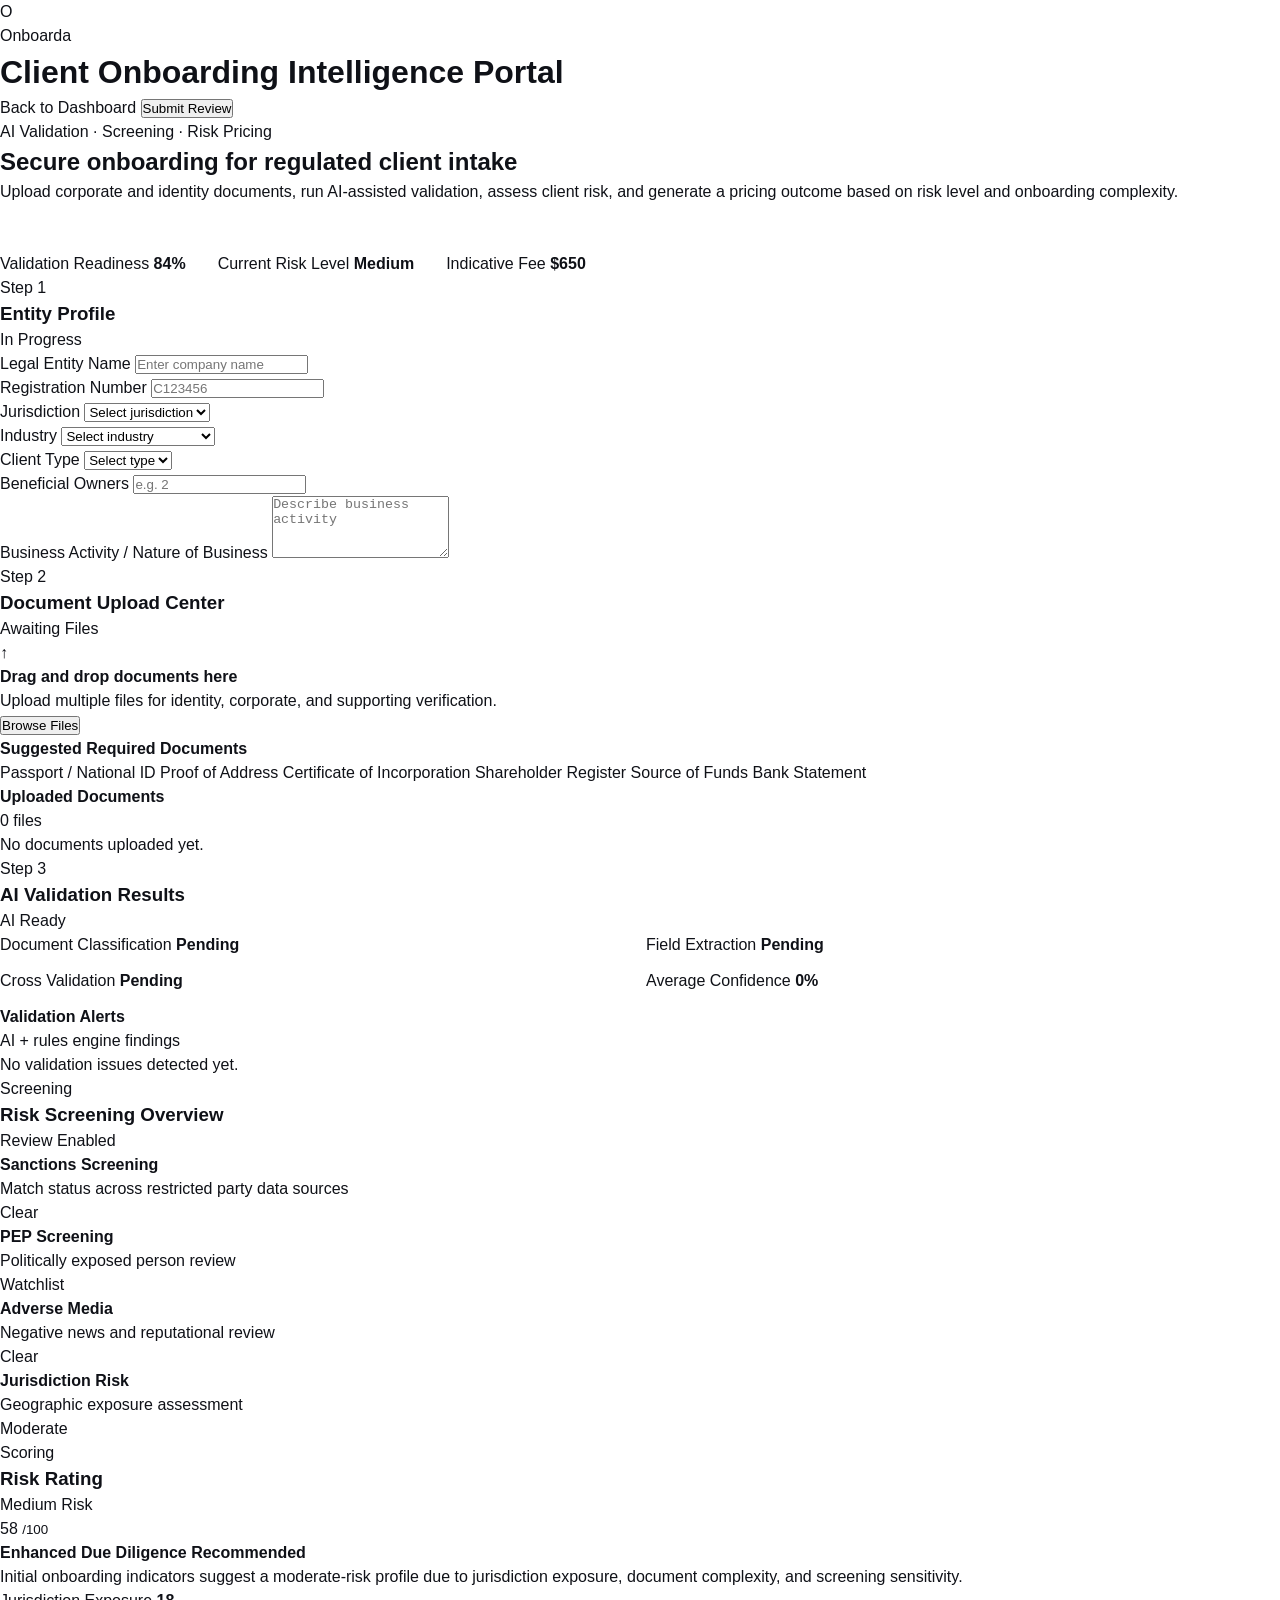
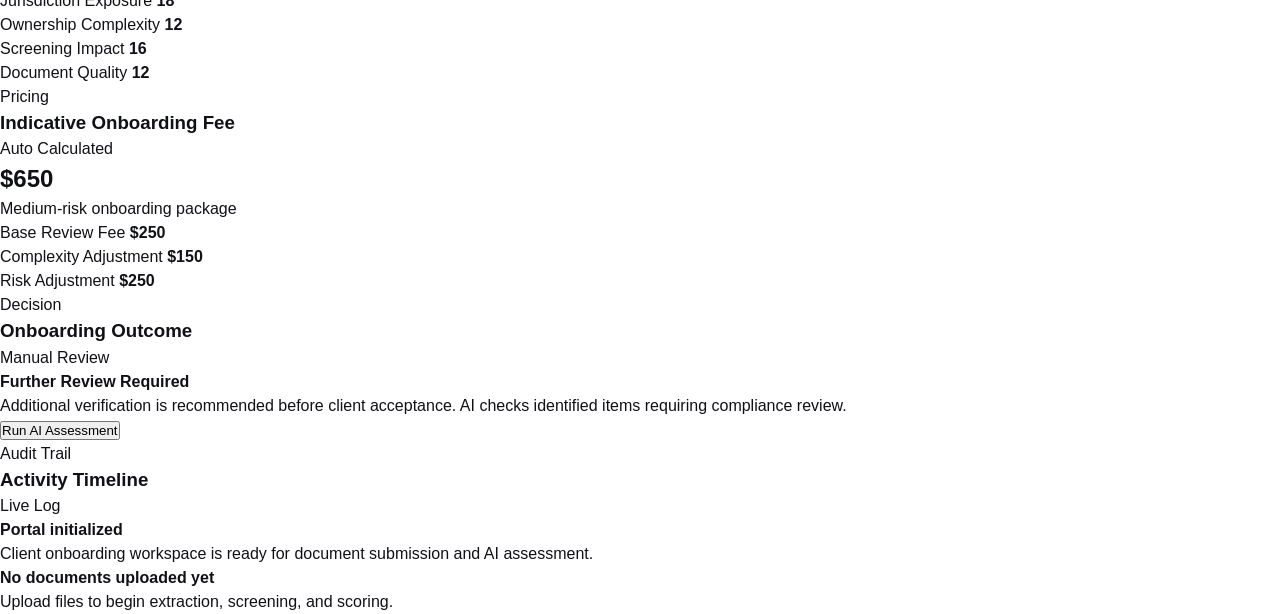
==== client-onboarding.html @ 6dea1685 "Create client-onboarding.html" ====
<!DOCTYPE html>
<html lang="en">
<head>
  <meta charset="UTF-8" />
  <meta name="viewport" content="width=device-width, initial-scale=1.0" />
  <title>Client Onboarding | Onboarda</title>
  <link rel="stylesheet" href="styles.css" />
</head>
<body class="onboarding-body">
  <header class="onboarding-header">
    <div class="brand-wrap">
      <div class="brand-mark">O</div>
      <div>
        <p class="brand-label">Onboarda</p>
        <h1>Client Onboarding Intelligence Portal</h1>
      </div>
    </div>

    <div class="header-actions">
      <a href="index.html" class="ghost-btn">Back to Dashboard</a>
      <button class="primary-btn" id="submitOnboardingBtn">Submit Review</button>
    </div>
  </header>

  <main class="onboarding-shell">
    <section class="hero-panel">
      <div class="hero-copy">
        <span class="hero-badge">AI Validation · Screening · Risk Pricing</span>
        <h2>Secure onboarding for regulated client intake</h2>
        <p>
          Upload corporate and identity documents, run AI-assisted validation,
          assess client risk, and generate a pricing outcome based on risk level
          and onboarding complexity.
        </p>
      </div>

      <div class="hero-stats">
        <div class="hero-stat-card">
          <span>Validation Readiness</span>
          <strong id="readinessScore">84%</strong>
        </div>
        <div class="hero-stat-card">
          <span>Current Risk Level</span>
          <strong id="heroRiskLevel">Medium</strong>
        </div>
        <div class="hero-stat-card">
          <span>Indicative Fee</span>
          <strong id="heroPrice">$650</strong>
        </div>
      </div>
    </section>

    <section class="onboarding-grid">
      <div class="left-column">
        <div class="portal-card">
          <div class="card-header">
            <div>
              <p class="card-label">Step 1</p>
              <h3>Entity Profile</h3>
            </div>
            <span class="status-chip info">In Progress</span>
          </div>

          <div class="form-grid">
            <div class="field-group">
              <label for="entityName">Legal Entity Name</label>
              <input type="text" id="entityName" placeholder="Enter company name" />
            </div>

            <div class="field-group">
              <label for="registrationNumber">Registration Number</label>
              <input type="text" id="registrationNumber" placeholder="C123456" />
            </div>

            <div class="field-group">
              <label for="jurisdiction">Jurisdiction</label>
              <select id="jurisdiction">
                <option value="">Select jurisdiction</option>
                <option value="mauritius">Mauritius</option>
                <option value="uae">UAE</option>
                <option value="uk">United Kingdom</option>
                <option value="singapore">Singapore</option>
                <option value="seychelles">Seychelles</option>
                <option value="south-africa">South Africa</option>
              </select>
            </div>

            <div class="field-group">
              <label for="industry">Industry</label>
              <select id="industry">
                <option value="">Select industry</option>
                <option value="financial-services">Financial Services</option>
                <option value="investment-holding">Investment Holding</option>
                <option value="crypto">Digital Assets / Crypto</option>
                <option value="real-estate">Real Estate</option>
                <option value="consulting">Consulting</option>
                <option value="trading">Trading</option>
              </select>
            </div>

            <div class="field-group">
              <label for="clientType">Client Type</label>
              <select id="clientType">
                <option value="">Select type</option>
                <option value="individual">Individual</option>
                <option value="corporate">Corporate</option>
                <option value="trust">Trust</option>
                <option value="fund">Fund</option>
              </select>
            </div>

            <div class="field-group">
              <label for="beneficialOwners">Beneficial Owners</label>
              <input type="number" id="beneficialOwners" placeholder="e.g. 2" min="0" />
            </div>

            <div class="field-group full-width">
              <label for="businessActivity">Business Activity / Nature of Business</label>
              <textarea id="businessActivity" rows="4" placeholder="Describe business activity"></textarea>
            </div>
          </div>
        </div>

        <div class="portal-card">
          <div class="card-header">
            <div>
              <p class="card-label">Step 2</p>
              <h3>Document Upload Center</h3>
            </div>
            <span class="status-chip neutral">Awaiting Files</span>
          </div>

          <div class="upload-zone" id="uploadZone">
            <input type="file" id="documentUpload" multiple hidden />
            <div class="upload-content">
              <div class="upload-icon">↑</div>
              <h4>Drag and drop documents here</h4>
              <p>Upload multiple files for identity, corporate, and supporting verification.</p>
              <button type="button" class="primary-btn" id="browseFilesBtn">Browse Files</button>
            </div>
          </div>

          <div class="required-docs">
            <h4>Suggested Required Documents</h4>
            <div class="doc-tags">
              <span>Passport / National ID</span>
              <span>Proof of Address</span>
              <span>Certificate of Incorporation</span>
              <span>Shareholder Register</span>
              <span>Source of Funds</span>
              <span>Bank Statement</span>
            </div>
          </div>

          <div class="file-list-wrap">
            <div class="subsection-head">
              <h4>Uploaded Documents</h4>
              <span id="fileCountBadge">0 files</span>
            </div>
            <div id="fileList" class="file-list empty-state">
              <p>No documents uploaded yet.</p>
            </div>
          </div>
        </div>

        <div class="portal-card">
          <div class="card-header">
            <div>
              <p class="card-label">Step 3</p>
              <h3>AI Validation Results</h3>
            </div>
            <span class="status-chip success">AI Ready</span>
          </div>

          <div class="validation-grid">
            <div class="mini-metric">
              <span>Document Classification</span>
              <strong id="classificationStatus">Pending</strong>
            </div>
            <div class="mini-metric">
              <span>Field Extraction</span>
              <strong id="extractionStatus">Pending</strong>
            </div>
            <div class="mini-metric">
              <span>Cross Validation</span>
              <strong id="crossValidationStatus">Pending</strong>
            </div>
            <div class="mini-metric">
              <span>Average Confidence</span>
              <strong id="confidenceScore">0%</strong>
            </div>
          </div>

          <div class="issues-panel">
            <div class="subsection-head">
              <h4>Validation Alerts</h4>
              <span class="muted-text">AI + rules engine findings</span>
            </div>
            <ul id="validationAlerts" class="alert-list">
              <li>No validation issues detected yet.</li>
            </ul>
          </div>
        </div>
      </div>

      <aside class="right-column">
        <div class="portal-card side-card">
          <div class="card-header">
            <div>
              <p class="card-label">Screening</p>
              <h3>Risk Screening Overview</h3>
            </div>
            <span class="status-chip warning">Review Enabled</span>
          </div>

          <div class="screening-list">
            <div class="screening-item">
              <div>
                <h4>Sanctions Screening</h4>
                <p>Match status across restricted party data sources</p>
              </div>
              <span class="screening-badge clear" id="sanctionsStatus">Clear</span>
            </div>

            <div class="screening-item">
              <div>
                <h4>PEP Screening</h4>
                <p>Politically exposed person review</p>
              </div>
              <span class="screening-badge watch" id="pepStatus">Watchlist</span>
            </div>

            <div class="screening-item">
              <div>
                <h4>Adverse Media</h4>
                <p>Negative news and reputational review</p>
              </div>
              <span class="screening-badge clear" id="adverseMediaStatus">Clear</span>
            </div>

            <div class="screening-item">
              <div>
                <h4>Jurisdiction Risk</h4>
                <p>Geographic exposure assessment</p>
              </div>
              <span class="screening-badge medium" id="jurisdictionStatus">Moderate</span>
            </div>
          </div>
        </div>

        <div class="portal-card side-card">
          <div class="card-header">
            <div>
              <p class="card-label">Scoring</p>
              <h3>Risk Rating</h3>
            </div>
            <span class="status-chip danger" id="riskChip">Medium Risk</span>
          </div>

          <div class="risk-score-panel">
            <div class="risk-ring">
              <div class="risk-ring-inner">
                <span id="riskScoreNumber">58</span>
                <small>/100</small>
              </div>
            </div>

            <div class="risk-summary">
              <h4 id="riskSummaryTitle">Enhanced Due Diligence Recommended</h4>
              <p id="riskSummaryText">
                Initial onboarding indicators suggest a moderate-risk profile
                due to jurisdiction exposure, document complexity, and screening sensitivity.
              </p>
            </div>
          </div>

          <div class="risk-breakdown">
            <div class="breakdown-row">
              <span>Jurisdiction Exposure</span>
              <strong id="jurisdictionScore">18</strong>
            </div>
            <div class="breakdown-row">
              <span>Ownership Complexity</span>
              <strong id="ownershipScore">12</strong>
            </div>
            <div class="breakdown-row">
              <span>Screening Impact</span>
              <strong id="screeningScore">16</strong>
            </div>
            <div class="breakdown-row">
              <span>Document Quality</span>
              <strong id="documentScore">12</strong>
            </div>
          </div>
        </div>

        <div class="portal-card side-card">
          <div class="card-header">
            <div>
              <p class="card-label">Pricing</p>
              <h3>Indicative Onboarding Fee</h3>
            </div>
            <span class="status-chip success">Auto Calculated</span>
          </div>

          <div class="price-panel">
            <h2 id="priceOutput">$650</h2>
            <p id="priceTier">Medium-risk onboarding package</p>
          </div>

          <div class="price-breakdown">
            <div class="breakdown-row">
              <span>Base Review Fee</span>
              <strong id="baseFee">$250</strong>
            </div>
            <div class="breakdown-row">
              <span>Complexity Adjustment</span>
              <strong id="complexityFee">$150</strong>
            </div>
            <div class="breakdown-row">
              <span>Risk Adjustment</span>
              <strong id="riskFee">$250</strong>
            </div>
          </div>
        </div>

        <div class="portal-card side-card">
          <div class="card-header">
            <div>
              <p class="card-label">Decision</p>
              <h3>Onboarding Outcome</h3>
            </div>
            <span class="status-chip info" id="outcomeChip">Manual Review</span>
          </div>

          <div class="outcome-box">
            <h4 id="outcomeTitle">Further Review Required</h4>
            <p id="outcomeText">
              Additional verification is recommended before client acceptance.
              AI checks identified items requiring compliance review.
            </p>
          </div>

          <button class="secondary-btn full-btn" id="runAssessmentBtn">
            Run AI Assessment
          </button>
        </div>
      </aside>
    </section>

    <section class="portal-card timeline-card">
      <div class="card-header">
        <div>
          <p class="card-label">Audit Trail</p>
          <h3>Activity Timeline</h3>
        </div>
        <span class="status-chip neutral">Live Log</span>
      </div>

      <div class="timeline" id="activityTimeline">
        <div class="timeline-item">
          <span class="timeline-dot"></span>
          <div>
            <h4>Portal initialized</h4>
            <p>Client onboarding workspace is ready for document submission and AI assessment.</p>
          </div>
        </div>

        <div class="timeline-item">
          <span class="timeline-dot"></span>
          <div>
            <h4>No documents uploaded yet</h4>
            <p>Upload files to begin extraction, screening, and scoring.</p>
          </div>
        </div>
      </div>
    </section>
  </main>

  <script src="client-onboarding.js"></script>
</body>
</html>
---- styles.css ----
*, *::before, *::after {
  margin: 0;
  padding: 0;
  box-sizing: border-box;
}

html {
  scroll-behavior: smooth;
  -webkit-font-smoothing: antialiased;
}

body {
  font-family: 'Inter', -apple-system, BlinkMacSystemFont, sans-serif;
  color: #0f1117;
  background: #fff;
  overflow-x: hidden;
  line-height: 1.5;
}

::selection {
  background: rgba(99, 102, 241, 0.2);
}

a {
  text-decoration: none;
  color: inherit;
}

.hidden {
  display: none !important;
}

/* ═══ PARTICLES CANVAS ═══ */
#particles-canvas {
  position: absolute;
  top: 0;
  left: 0;
  width: 100%;
  height: 100%;
  pointer-events: none;
  z-index: 0;
}

/* ═══ UTILITY ═══ */
.section {
  padding: 100px 24px;
  max-width: 1200px;
  margin: 0 auto;
  position: relative;
  z-index: 1;
}

.section-dark {
  background: #0c0e14;
  color: #fff;
}

.section-subtle {
  background: #f8f9fb;
}

.text-center {
  text-align: center;
}

/* ═══ TYPOGRAPHY ═══ */
.label {
  font-size: 13px;
  font-weight: 600;
  text-transform: uppercase;
  letter-spacing: 1.5px;
  margin-bottom: 12px;
}

.label-indigo {
  color: #4f46e5;
}

.label-violet {
  color: #818cf8;
}

.heading-xl {
  font-size: 56px;
  font-weight: 800;
  line-height: 1.08;
  letter-spacing: -2px;
}

.heading-lg {
  font-size: 40px;
  font-weight: 800;
  letter-spacing: -1.5px;
  line-height: 1.15;
}

.heading-md {
  font-size: 18px;
  font-weight: 700;
}

.text-sub {
  font-size: 18px;
  line-height: 1.7;
  color: rgba(15, 17, 23, 0.55);
}

.text-muted {
  font-size: 14px;
  color: rgba(15, 17, 23, 0.55);
  line-height: 1.65;
}

.gradient-text {
  background: linear-gradient(135deg, #4f46e5, #8b5cf6, #6366f1);
  -webkit-background-clip: text;
  -webkit-text-fill-color: transparent;
  background-clip: text;
}

/* ═══ BUTTONS ═══ */
.btn-primary {
  display: inline-flex;
  align-items: center;
  gap: 8px;
  padding: 14px 32px;
  border-radius: 12px;
  font-weight: 600;
  font-size: 15px;
  background: linear-gradient(135deg, #4f46e5, #6366f1);
  color: #fff;
  border: none;
  cursor: pointer;
  transition: all 0.25s cubic-bezier(.16, 1, .3, 1);
  box-shadow: 0 4px 14px rgba(79, 70, 229, 0.35);
  font-family: inherit;
  position: relative;
  overflow: hidden;
}

.btn-primary::after {
  content: '';
  position: absolute;
  top: 50%;
  left: 50%;
  width: 0;
  height: 0;
  background: rgba(255, 255, 255, 0.15);
  border-radius: 50%;
  transform: translate(-50%, -50%);
  transition: width 0.5s, height 0.5s;
}

.btn-primary:hover::after {
  width: 300px;
  height: 300px;
}

.btn-primary:hover {
  transform: translateY(-2px);
  box-shadow: 0 8px 25px rgba(79, 70, 229, 0.45), 0 0 0 3px rgba(99, 102, 241, 0.15);
}

.btn-secondary {
  display: inline-flex;
  align-items: center;
  gap: 8px;
  padding: 14px 32px;
  border-radius: 12px;
  font-weight: 600;
  font-size: 15px;
  background: transparent;
  color: #0f1117;
  border: 1.5px solid rgba(15, 17, 23, 0.15);
  cursor: pointer;
  transition: all 0.25s;
  font-family: inherit;
}

.btn-secondary:hover {
  border-color: #4f46e5;
  color: #4f46e5;
  transform: translateY(-2px);
}

.btn-secondary-dark {
  color: rgba(255, 255, 255, 0.7);
  border-color: rgba(255, 255, 255, 0.15);
}

.btn-secondary-dark:hover {
  color: #fff;
  border-color: rgba(255, 255, 255, 0.4);
}

.btn-lg {
  font-size: 16px;
  padding: 16px 36px;
}

.arrow-icon {
  transition: transform 0.3s;
}

.btn-primary:hover .arrow-icon {
  transform: translateX(4px);
}

/* ═══ GRIDS ═══ */
.grid-2 {
  display: grid;
  grid-template-columns: 1fr 1fr;
  gap: 48px;
  align-items: center;
}

.grid-3 {
  display: grid;
  grid-template-columns: repeat(3, 1fr);
  gap: 24px;
}

.grid-4 {
  display: grid;
  grid-template-columns: repeat(4, 1fr);
  gap: 20px;
}

/* ═══ CARDS ═══ */
.feature-card {
  padding: 32px;
  border-radius: 16px;
  border: 1px solid rgba(15, 17, 23, 0.07);
  background: #fff;
  transition: all 0.3s cubic-bezier(.16, 1, .3, 1);
  position: relative;
  overflow: hidden;
}

.feature-card::before {
  content: '';
  position: absolute;
  top: 0;
  left: 0;
  right: 0;
  height: 3px;
  background: linear-gradient(90deg, #4f46e5, #8b5cf6);
  transform: scaleX(0);
  transform-origin: left;
  transition: transform 0.4s cubic-bezier(.16, 1, .3, 1);
}

.feature-card:hover::before {
  transform: scaleX(1);
}

.feature-card:hover {
  transform: translateY(-6px);
  border-color: rgba(79, 70, 229, 0.2);
  box-shadow: 0 25px 50px rgba(0, 0, 0, 0.08);
}

.icon-box {
  width: 44px;
  height: 44px;
  border-radius: 12px;
  display: flex;
  align-items: center;
  justify-content: center;
  margin-bottom: 16px;
  transition: transform 0.3s, background 0.3s;
}

.feature-card:hover .icon-box {
  transform: scale(1.1);
}

.icon-box-indigo {
  background: rgba(79, 70, 229, 0.08);
  color: #4f46e5;
}

.icon-box-red {
  background: rgba(220, 38, 38, 0.06);
  color: #dc2626;
}

.icon-box-lg {
  width: 56px;
  height: 56px;
  border-radius: 16px;
  margin: 0 auto 20px;
}

/* ═══ HEADER ═══ */
.site-header {
  position: fixed;
  top: 0;
  left: 0;
  right: 0;
  z-index: 100;
  padding: 18px 24px;
  transition: all 0.35s cubic-bezier(.16, 1, .3, 1);
  border-bottom: 1px solid transparent;
}

.site-header.scrolled {
  padding: 12px 24px;
  background: rgba(255, 255, 255, 0.85);
  backdrop-filter: blur(20px) saturate(180%);
  border-bottom-color: rgba(15, 17, 23, 0.06);
}

.header-inner {
  max-width: 1200px;
  margin: 0 auto;
  display: flex;
  align-items: center;
  justify-content: space-between;
}

.logo {
  display: flex;
  align-items: center;
  gap: 10px;
}

.logo-mark {
  width: 34px;
  height: 34px;
  border-radius: 10px;
  background: linear-gradient(135deg, #4f46e5, #6366f1);
  display: flex;
  align-items: center;
  justify-content: center;
  color: #fff;
  font-weight: 800;
  font-size: 16px;
  transition: transform 0.3s;
}

.logo:hover .logo-mark {
  transform: rotate(-8deg) scale(1.1);
}

.logo-text {
  font-size: 18px;
  font-weight: 700;
  letter-spacing: -0.5px;
}

.nav {
  display: flex;
  gap: 32px;
}

.nav a {
  color: rgba(15, 17, 23, 0.6);
  font-size: 14px;
  font-weight: 500;
  transition: color 0.2s;
  position: relative;
}

.nav a::after {
  content: '';
  position: absolute;
  bottom: -4px;
  left: 0;
  width: 0;
  height: 2px;
  background: #4f46e5;
  border-radius: 1px;
  transition: width 0.3s;
}

.nav a:hover {
  color: #4f46e5;
}

.nav a:hover::after {
  width: 100%;
}

/* ═══ HERO ═══ */
.hero {
  padding: 160px 24px 100px;
  min-height: 100vh;
  position: relative;
  overflow: hidden;
  display: flex;
  align-items: center;
}

.hero-bg {
  position: absolute;
  top: 0;
  left: 0;
  right: 0;
  bottom: 0;
  background:
    radial-gradient(ellipse 80% 60% at 50% -10%, rgba(99, 102, 241, 0.12), transparent 70%),
    radial-gradient(ellipse 60% 40% at 80% 20%, rgba(139, 92, 246, 0.08), transparent),
    #fff;
  z-index: 0;
}

.hero-inner {
  max-width: 1200px;
  margin: 0 auto;
  width: 100%;
  display: flex;
  gap: 64px;
  align-items: center;
  position: relative;
  z-index: 1;
}

.hero-content {
  flex: 1 1 480px;
}

.hero-visual {
  flex: 1 1 500px;
}

.hero-tag {
  display: inline-flex;
  align-items: center;
  gap: 8px;
  padding: 6px 14px;
  border-radius: 20px;
  background: rgba(79, 70, 229, 0.08);
  margin-bottom: 24px;
}

.hero-tag-dot {
  width: 6px;
  height: 6px;
  border-radius: 50%;
  background: #4f46e5;
  animation: pulse-dot 2s infinite;
}

@keyframes pulse-dot {
  0%, 100% {
    opacity: 1;
    transform: scale(1);
  }
  50% {
    opacity: 0.5;
    transform: scale(1.5);
  }
}

.hero-tag-text {
  font-size: 13px;
  font-weight: 600;
  color: #4f46e5;
}

.hero-stats {
  display: flex;
  gap: 32px;
  margin-top: 48px;
}

/* ═══ TYPING CURSOR ═══ */
.typing-cursor {
  display: inline-block;
  width: 3px;
  height: 0.9em;
  background: #4f46e5;
  margin-left: 4px;
  animation: blink 0.7s infinite;
  vertical-align: text-bottom;
  border-radius: 2px;
}

@keyframes blink {
  0%, 100% { opacity: 1; }
  50% { opacity: 0; }
}

/* ═══ COUNTER ═══ */
.counter {
  display: inline-block;
}

/* ═══ PROOF BAR ═══ */
.proof-bar {
  border-top: 1px solid rgba(15, 17, 23, 0.06);
  border-bottom: 1px solid rgba(15, 17, 23, 0.06);
  padding: 24px;
  overflow: hidden;
}

.proof-track {
  display: flex;
  gap: 48px;
  animation: proof-scroll 20s linear infinite;
  width: max-content;
}

.proof-track:hover {
  animation-play-state: paused;
}

@keyframes proof-scroll {
  0% {
    transform: translateX(0);
  }
  100% {
    transform: translateX(-50%);
  }
}

.proof-item {
  display: flex;
  align-items: center;
  gap: 8px;
  color: rgba(15, 17, 23, 0.35);
  font-size: 13px;
  font-weight: 500;
  white-space: nowrap;
}

.proof-item svg {
  color: #4f46e5;
  flex-shrink: 0;
}

/* ═══ DASHBOARD MOCKUP ═══ */
.mockup {
  background: #0c0e14;
  border-radius: 16px;
  border: 1px solid rgba(255, 255, 255, 0.08);
  overflow: hidden;
  box-shadow: 0 40px 80px rgba(0, 0, 0, 0.5);
  max-width: 720px;
  width: 100%;
  transition: transform 0.6s cubic-bezier(.16, 1, .3, 1);
}

.mockup:hover {
  transform: translateY(-8px) scale(1.01);
}

.mockup-titlebar {
  display: flex;
  align-items: center;
  gap: 8px;
  padding: 14px 20px;
  border-bottom: 1px solid rgba(255, 255, 255, 0.06);
  background: rgba(255, 255, 255, 0.02);
}

.mockup-dot {
  width: 12px;
  height: 12px;
  border-radius: 50%;
}

.mockup-title {
  margin-left: 12px;
  font-size: 12px;
  color: rgba(255, 255, 255, 0.35);
  font-weight: 500;
}

.mockup-stats {
  display: grid;
  grid-template-columns: repeat(4, 1fr);
  gap: 1px;
  padding: 16px 20px 12px;
  border-bottom: 1px solid rgba(255, 255, 255, 0.06);
}

.mockup-stat-label {
  font-size: 10px;
  color: rgba(255, 255, 255, 0.4);
  font-weight: 500;
  text-transform: uppercase;
  letter-spacing: 0.5px;
}

.mockup-stat-value {
  font-size: 22px;
  font-weight: 700;
  color: #fff;
  margin-top: 2px;
}

.mockup-thead {
  display: grid;
  grid-template-columns: 130px 1fr 90px 60px 110px;
  padding: 10px 20px;
  font-size: 10px;
  font-weight: 600;
  color: rgba(255, 255, 255, 0.3);
  text-transform: uppercase;
  letter-spacing: 0.5px;
  border-bottom: 1px solid rgba(255, 255, 255, 0.06);
}

.mockup-row {
  display: grid;
  grid-template-columns: 130px 1fr 90px 60px 110px;
  padding: 11px 20px;
  font-size: 13px;
  color: rgba(255, 255, 255, 0.75);
  border-bottom: 1px solid rgba(255, 255, 255, 0.04);
  transition: background 0.15s;
  cursor: pointer;
  opacity: 0;
  animation: row-slide 0.5s forwards;
}

.mockup-row:hover {
  background: rgba(255, 255, 255, 0.03);
}

@keyframes row-slide {
  from {
    opacity: 0;
    transform: translateX(-10px);
  }
  to {
    opacity: 1;
    transform: translateX(0);
  }
}

.mockup-row:nth-child(1) { animation-delay: 0.3s; }
.mockup-row:nth-child(2) { animation-delay: 0.45s; }
.mockup-row:nth-child(3) { animation-delay: 0.6s; }
.mockup-row:nth-child(4) { animation-delay: 0.75s; }
.mockup-row:nth-child(5) { animation-delay: 0.9s; }

.mockup-ref {
  font-family: monospace;
  font-size: 11px;
  color: rgba(255, 255, 255, 0.5);
}

.mockup-company {
  font-weight: 500;
  color: #fff;
}

.mockup-score {
  font-weight: 700;
}

.risk-badge {
  padding: 2px 8px;
  border-radius: 10px;
  font-size: 11px;
  font-weight: 600;
  display: inline-block;
}

.status-dot {
  width: 6px;
  height: 6px;
  border-radius: 50%;
  display: inline-block;
  margin-right: 6px;
}

.status-dot.pulse {
  animation: pulse-dot 2s infinite;
}

/* ═══ PIPELINE ═══ */
.pipeline {
  background: #0c0e14;
  border-radius: 16px;
  padding: 32px;
  border: 1px solid rgba(255, 255, 255, 0.08);
  box-shadow: 0 30px 60px rgba(0, 0, 0, 0.15);
}

.pipeline-title {
  font-size: 12px;
  font-weight: 600;
  color: rgba(255, 255, 255, 0.4);
  text-transform: uppercase;
  letter-spacing: 1px;
  margin-bottom: 20px;
}

.pipeline-item {
  display: flex;
  align-items: center;
  justify-content: space-between;
  padding: 12px 16px;
  border-radius: 10px;
  margin-bottom: 8px;
  border: 1px solid rgba(255, 255, 255, 0.04);
  background: rgba(255, 255, 255, 0.03);
  transition: all 0.3s;
}

.pipeline-item.active {
  background: rgba(99, 102, 241, 0.1);
  border-color: rgba(99, 102, 241, 0.2);
}

.pipeline-item.active .pipeline-status-dot {
  animation: pulse-dot 1.5s infinite;
}

.pipeline-agent {
  font-size: 10px;
  font-weight: 600;
  color: rgba(255, 255, 255, 0.35);
  margin-bottom: 2px;
}

.pipeline-task {
  font-size: 13px;
  color: #fff;
  font-weight: 500;
}

.pipeline-status {
  font-size: 11px;
  font-weight: 600;
  padding: 2px 8px;
  border-radius: 6px;
}

.pipeline-time {
  font-size: 10px;
  color: rgba(255, 255, 255, 0.3);
  margin-top: 4px;
  font-family: monospace;
}

.pipeline-status-dot {
  width: 6px;
  height: 6px;
  border-radius: 50%;
  display: inline-block;
  margin-right: 4px;
}

.pipeline-progress {
  height: 2px;
  background: rgba(255, 255, 255, 0.06);
  border-radius: 1px;
  margin-top: 6px;
  overflow: hidden;
}

.pipeline-progress-fill {
  height: 100%;
  border-radius: 1px;
  transition: width 2s ease-out;
}

/* ═══ WORKFLOW ═══ */
.workflow-card {
  padding: 28px;
  border-radius: 14px;
  background: rgba(255, 255, 255, 0.04);
  border: 1px solid rgba(255, 255, 255, 0.06);
  transition: all 0.35s cubic-bezier(.16, 1, .3, 1);
  position: relative;
  overflow: hidden;
}

.workflow-card::before {
  content: '';
  position: absolute;
  inset: 0;
  background: radial-gradient(circle at var(--mx, 50%) var(--my, 50%), rgba(99, 102, 241, 0.15), transparent 60%);
  opacity: 0;
  transition: opacity 0.3s;
}

.workflow-card:hover::before {
  opacity: 1;
}

.workflow-card:hover {
  border-color: rgba(99, 102, 241, 0.25);
  transform: translateY(-4px);
}

.workflow-num {
  font-size: 32px;
  font-weight: 800;
  color: rgba(99, 102, 241, 0.3);
  margin-bottom: 12px;
  font-family: monospace;
  position: relative;
  z-index: 1;
}

.workflow-title {
  font-size: 16px;
  font-weight: 700;
  color: #fff;
  margin-bottom: 6px;
  position: relative;
  z-index: 1;
}

.workflow-sub {
  font-size: 13px;
  color: rgba(255, 255, 255, 0.45);
  line-height: 1.6;
  position: relative;
  z-index: 1;
}

.hitl-badge {
  text-align: center;
  margin-top: 48px;
  padding: 20px 28px;
  border-radius: 12px;
  background: rgba(99, 102, 241, 0.08);
  border: 1px solid rgba(99, 102, 241, 0.15);
  display: inline-flex;
  align-items: center;
  gap: 10px;
  width: fit-content;
}

/* ═══ PORTFOLIO ═══ */
.portfolio {
  background: linear-gradient(135deg, #f8f9fb, #f1f3f9);
  border-radius: 16px;
  padding: 32px;
  border: 1px solid rgba(15, 17, 23, 0.06);
}

.portfolio-title {
  font-size: 12px;
  font-weight: 600;
  color: rgba(15, 17, 23, 0.4);
  text-transform: uppercase;
  letter-spacing: 1px;
  margin-bottom: 20px;
}

.portfolio-grid {
  display: grid;
  grid-template-columns: 1fr 1fr;
  gap: 12px;
  margin-bottom: 20px;
}

.portfolio-stat {
  padding: 16px;
  border-radius: 10px;
  background: #fff;
  border: 1px solid rgba(15, 17, 23, 0.06);
  transition: transform 0.3s;
}

.portfolio-stat:hover {
  transform: scale(1.03);
}

.portfolio-stat-label {
  font-size: 10px;
  font-weight: 500;
  color: rgba(15, 17, 23, 0.4);
  text-transform: uppercase;
  letter-spacing: 0.5px;
}

.portfolio-stat-value {
  font-size: 28px;
  font-weight: 800;
  margin-top: 4px;
}

.risk-bar {
  display: flex;
  gap: 4px;
  height: 10px;
  border-radius: 5px;
  overflow: hidden;
}

.risk-bar-segment {
  transition: flex 0.8s cubic-bezier(.16, 1, .3, 1);
  border-radius: 0;
}

.risk-bar-labels {
  display: flex;
  justify-content: space-between;
  margin-top: 8px;
}

.risk-bar-labels span {
  font-size: 10px;
  color: rgba(15, 17, 23, 0.4);
}

/* ═══ CHECK LIST ═══ */
.check-item {
  display: flex;
  gap: 12px;
  align-items: flex-start;
}

.check-icon {
  width: 22px;
  height: 22px;
  border-radius: 6px;
  background: rgba(79, 70, 229, 0.1);
  display: flex;
  align-items: center;
  justify-content: center;
  flex-shrink: 0;
  margin-top: 2px;
}

.check-icon svg {
  width: 12px;
  height: 12px;
  stroke: #4f46e5;
  stroke-width: 3;
  fill: none;
}

.detail-item {
  display: flex;
  gap: 14px;
  align-items: flex-start;
}

.detail-icon {
  width: 24px;
  height: 24px;
  border-radius: 8px;
  background: rgba(79, 70, 229, 0.1);
  display: flex;
  align-items: center;
  justify-content: center;
  flex-shrink: 0;
  margin-top: 2px;
}

.detail-icon svg {
  width: 12px;
  height: 12px;
  stroke: #4f46e5;
  stroke-width: 3;
  fill: none;
}

/* ═══ DEMO CARDS ═══ */
.demo-card {
  background: #fff;
  border-radius: 16px;
  border: 1px solid rgba(15, 17, 23, 0.06);
  overflow: hidden;
  transition: all 0.35s cubic-bezier(.16, 1, .3, 1);
}

.demo-card:hover {
  transform: translateY(-6px);
  box-shadow: 0 25px 50px rgba(0, 0, 0, 0.08);
}

.demo-card-visual {
  height: 180px;
  background: linear-gradient(135deg, #0c0e14, #1a1d2e);
  display: flex;
  align-items: center;
  justify-content: center;
  position: relative;
  overflow: hidden;
}

.demo-card-visual::before {
  content: '';
  position: absolute;
  inset: 0;
  background:
    radial-gradient(circle at 30% 40%, rgba(99, 102, 241, 0.1), transparent 50%),
    radial-gradient(circle at 70% 60%, rgba(139, 92, 246, 0.08), transparent 50%);
}

.demo-card-tag {
  padding: 8px 16px;
  border-radius: 8px;
  background: rgba(255, 255, 255, 0.06);
  border: 1px solid rgba(255, 255, 255, 0.08);
  color: rgba(255, 255, 255, 0.5);
  font-size: 12px;
  font-weight: 600;
  letter-spacing: 0.5px;
  position: relative;
  z-index: 1;
}

.demo-card-body {
  padding: 24px;
}

/* ═══ TRUST ═══ */
.trust-card {
  padding: 36px;
  border-radius: 16px;
  background: linear-gradient(135deg, rgba(79, 70, 229, 0.04), rgba(139, 92, 246, 0.04));
  border: 1px solid rgba(79, 70, 229, 0.1);
  text-align: center;
  transition: all 0.35s;
}

.trust-card:hover {
  transform: translateY(-4px);
  box-shadow: 0 20px 40px rgba(79, 70, 229, 0.08);
  border-color: rgba(79, 70, 229, 0.2);
}

/* ═══ CTA ═══ */
.cta-section {
  background: linear-gradient(135deg, #0c0e14, #1a1d2e);
  padding: 100px 24px;
  position: relative;
  overflow: hidden;
}

.cta-section::before {
  content: '';
  position: absolute;
  top: -50%;
  left: -50%;
  width: 200%;
  height: 200%;
  background:
    radial-gradient(circle at 30% 50%, rgba(79, 70, 229, 0.08), transparent 40%),
    radial-gradient(circle at 70% 50%, rgba(139, 92, 246, 0.06), transparent 40%);
  animation: cta-glow 8s ease-in-out infinite alternate;
}

@keyframes cta-glow {
  0% {
    transform: translate(0, 0);
  }
  100% {
    transform: translate(2%, -2%);
  }
}

/* ═══ FOOTER ═══ */
.site-footer {
  background: #0c0e14;
  border-top: 1px solid rgba(255, 255, 255, 0.06);
  padding: 64px 24px 40px;
}

.footer-col-title {
  font-size: 12px;
  font-weight: 600;
  color: rgba(255, 255, 255, 0.4);
  text-transform: uppercase;
  letter-spacing: 1px;
  margin-bottom: 16px;
}

.footer-link {
  font-size: 14px;
  color: rgba(255, 255, 255, 0.35);
  margin-bottom: 10px;
  cursor: pointer;
  transition: color 0.2s, transform 0.2s;
  display: block;
}

.footer-link:hover {
  color: rgba(255, 255, 255, 0.7);
  transform: translateX(4px);
}

.footer-bottom {
  border-top: 1px solid rgba(255, 255, 255, 0.06);
  padding-top: 24px;
  display: flex;
  justify-content: space-between;
  align-items: center;
  flex-wrap: wrap;
  gap: 12px;
}

.footer-legal {
  font-size: 12px;
  color: rgba(255, 255, 255, 0.25);
}

.footer-legal a {
  transition: color 0.2s;
}

.footer-legal a:hover {
  color: rgba(255, 255, 255, 0.5);
}

/* ═══ FADE-IN ═══ */
.fade-in {
  opacity: 1;
  transform: none;
  transition:
    opacity 0.7s cubic-bezier(.16, 1, .3, 1),
    transform 0.7s cubic-bezier(.16, 1, .3, 1);
}

.fade-in.visible {
  opacity: 1;
  transform: translateY(0);
}

.fade-in.d1 { transition-delay: 0.1s; }
.fade-in.d2 { transition-delay: 0.2s; }
.fade-in.d3 { transition-delay: 0.3s; }
.fade-in.d4 { transition-delay: 0.4s; }

/* ═══ PARALLAX ═══ */
.parallax-layer {
  will-change: transform;
  transition: transform 0.1s linear;
}

/* ═══ VALIDATION PANEL ═══ */
.validation-shell {
  background: #0c0e14;
  border-radius: 16px;
  border: 1px solid rgba(255, 255, 255, 0.08);
  overflow: hidden;
  box-shadow: 0 40px 80px rgba(0, 0, 0, 0.5);
  max-width: 720px;
  width: 100%;
  padding: 20px;
}

.validation-header {
  display: flex;
  justify-content: space-between;
  align-items: flex-start;
  gap: 16px;
  flex-wrap: wrap;
  margin-bottom: 18px;
}

.validation-title {
  font-size: 12px;
  color: rgba(255, 255, 255, 0.4);
  text-transform: uppercase;
  letter-spacing: 1px;
  font-weight: 600;
  margin-bottom: 12px;
}

.validation-score-wrap {
  display: flex;
  align-items: center;
  gap: 14px;
  flex-wrap: wrap;
}

.validation-ring {
  width: 82px;
  height: 82px;
  border-radius: 50%;
  display: grid;
  place-items: center;
  background: conic-gradient(#6366f1 0deg, rgba(255, 255, 255, 0.08) 0deg);
  position: relative;
}

.validation-ring::after {
  content: '';
  position: absolute;
  inset: 8px;
  border-radius: 50%;
  background: #0c0e14;
  border: 1px solid rgba(255, 255, 255, 0.06);
}

.validation-ring span {
  position: relative;
  z-index: 1;
  font-size: 18px;
  font-weight: 800;
  color: #fff;
}

.validation-decision {
  font-size: 22px;
  font-weight: 800;
  color: #fff;
  letter-spacing: -0.6px;
}

.validation-sub {
  font-size: 13px;
  color: rgba(255, 255, 255, 0.45);
  max-width: 420px;
  margin-top: 4px;
}

.validation-pill {
  padding: 6px 10px;
  border-radius: 999px;
  font-size: 11px;
  font-weight: 700;
  display: inline-flex;
  align-items: center;
  gap: 6px;
}

.validation-pill.green {
  background: rgba(22, 163, 74, 0.15);
  color: #86efac;
}

.validation-pill.orange {
  background: rgba(217, 119, 6, 0.15);
  color: #fdba74;
}

.validation-pill.red {
  background: rgba(220, 38, 38, 0.15);
  color: #fca5a5;
}

.validation-pill.indigo {
  background: rgba(99, 102, 241, 0.15);
  color: #c7d2fe;
}

.validation-kpis {
  display: grid;
  grid-template-columns: repeat(4, 1fr);
  gap: 10px;
  margin-bottom: 14px;
}

.validation-kpi {
  padding: 14px;
  border-radius: 12px;
  background: rgba(255, 255, 255, 0.03);
  border: 1px solid rgba(255, 255, 255, 0.05);
}

.validation-kpi-value {
  font-size: 22px;
  font-weight: 800;
  color: #fff;
}

.validation-kpi-label {
  font-size: 10px;
  color: rgba(255, 255, 255, 0.38);
  text-transform: uppercase;
  letter-spacing: 0.5px;
  margin-top: 4px;
}

.validation-grid {
  display: grid;
  grid-template-columns: 1fr 1fr;
  gap: 12px;
  margin-bottom: 12px;
}

.validation-field label {
  display: block;
  font-size: 10px;
  font-weight: 600;
  color: rgba(255, 255, 255, 0.38);
  text-transform: uppercase;
  letter-spacing: 0.6px;
  margin-bottom: 6px;
}

.validation-input,
.validation-select,
.validation-textarea {
  width: 100%;
  padding: 12px 14px;
  border-radius: 12px;
  border: 1px solid rgba(255, 255, 255, 0.08);
  background: rgba(255, 255, 255, 0.03);
  color: #fff;
  font: inherit;
}

.validation-input:focus,
.validation-select:focus,
.validation-textarea:focus {
  outline: none;
  border-color: rgba(99, 102, 241, 0.55);
  box-shadow: 0 0 0 3px rgba(99, 102, 241, 0.14);
}

.validation-textarea {
  min-height: 110px;
  resize: vertical;
}

.validation-upload {
  padding: 16px;
  border-radius: 14px;
  background: rgba(255, 255, 255, 0.03);
  border: 1px dashed rgba(129, 140, 248, 0.45);
  text-align: center;
  cursor: pointer;
  transition: 0.2s;
}

.validation-upload:hover {
  background: rgba(99, 102, 241, 0.08);
  border-color: rgba(129, 140, 248, 0.7);
}

.validation-upload strong {
  display: block;
  color: #fff;
  margin-bottom: 4px;
}

.validation-upload span {
  font-size: 12px;
  color: rgba(255, 255, 255, 0.45);
}

.validation-files {
  display: grid;
  gap: 8px;
  margin-top: 12px;
}

.validation-file {
  padding: 10px 12px;
  border-radius: 12px;
  background: rgba(255, 255, 255, 0.03);
  border: 1px solid rgba(255, 255, 255, 0.05);
  display: flex;
  justify-content: space-between;
  gap: 12px;
  align-items: center;
  color: rgba(255, 255, 255, 0.78);
  font-size: 13px;
}

.validation-file small {
  display: block;
  color: rgba(255, 255, 255, 0.38);
  margin-top: 2px;
}

.validation-actions {
  display: flex;
  gap: 12px;
  flex-wrap: wrap;
  margin-top: 12px;
}

.validation-tabs {
  display: flex;
  gap: 10px;
  flex-wrap: wrap;
  margin: 18px 0 14px;
}

.validation-tab {
  background: rgba(255, 255, 255, 0.03);
  border: 1px solid rgba(255, 255, 255, 0.07);
  color: rgba(255, 255, 255, 0.7);
  border-radius: 10px;
  padding: 10px 14px;
  font: inherit;
  font-weight: 600;
  cursor: pointer;
}

.validation-tab.active {
  background: rgba(99, 102, 241, 0.14);
  color: #fff;
  border-color: rgba(99, 102, 241, 0.3);
}

.validation-panel {
  display: none;
}

.validation-panel.active {
  display: block;
}

.validation-table {
  width: 100%;
  border-collapse: collapse;
}

.validation-table th,
.validation-table td {
  padding: 12px 14px;
  border-bottom: 1px solid rgba(255, 255, 255, 0.05);
  text-align: left;
  font-size: 13px;
  color: rgba(255, 255, 255, 0.78);
  vertical-align: top;
  background: rgba(255, 255, 255, 0.02);
}

.validation-table th {
  font-size: 10px;
  text-transform: uppercase;
  letter-spacing: 0.7px;
  color: rgba(255, 255, 255, 0.35);
  font-weight: 600;
}

.validation-list {
  display: grid;
  gap: 10px;
}

.validation-card {
  padding: 14px 16px;
  border-radius: 14px;
  background: rgba(255, 255, 255, 0.03);
  border: 1px solid rgba(255, 255, 255, 0.05);
}

.validation-card h4 {
  font-size: 14px;
  color: #fff;
  margin-bottom: 6px;
}

.validation-card p {
  font-size: 13px;
  color: rgba(255, 255, 255, 0.5);
  line-height: 1.65;
}

.validation-banner {
  margin-top: 14px;
  padding: 14px 16px;
  border-radius: 14px;
  background: rgba(217, 119, 6, 0.12);
  border: 1px solid rgba(217, 119, 6, 0.26);
  color: #fed7aa;
  font-size: 13px;
  display: none;
}

.validation-banner.show {
  display: block;
}

.mono {
  font-family: ui-monospace, SFMono-Regular, Menlo, monospace;
}

/* ═══ MOBILE ═══ */
.mobile-toggle {
  display: none;
  background: none;
  border: none;
  cursor: pointer;
  padding: 8px;
}

.mobile-toggle span {
  display: block;
  width: 22px;
  height: 2px;
  background: #0f1117;
  margin: 5px 0;
  border-radius: 2px;
  transition: all 0.3s;
}

.mobile-menu {
  display: none;
  position: fixed;
  top: 0;
  left: 0;
  right: 0;
  bottom: 0;
  background: rgba(255, 255, 255, 0.98);
  backdrop-filter: blur(20px);
  z-index: 200;
  flex-direction: column;
  align-items: center;
  justify-content: center;
  gap: 32px;
}

.mobile-menu.open {
  display: flex;
}

.mobile-menu a {
  font-size: 20px;
  font-weight: 600;
  color: #0f1117;
}

.mobile-close {
  position: absolute;
  top: 20px;
  right: 24px;
  background: none;
  border: none;
  font-size: 28px;
  cursor: pointer;
  color: #0f1117;
}

@media (max-width: 900px) {
  .grid-2,
  .grid-3,
  .grid-4,
  .validation-kpis,
  .validation-grid {
    grid-template-columns: 1fr;
  }

  .hero-inner {
    flex-direction: column;
  }

  .hero-visual,
  .portfolio {
    display: none;
  }

  .section {
    padding: 64px 20px;
  }

  .nav {
    display: none;
  }

  .mobile-toggle {
    display: block;
  }

  .hero {
    padding: 130px 20px 60px;
    min-height: auto;
  }

  .hitl-badge {
    margin-left: auto;
    margin-right: auto;
  }

  #pipeline-desktop {
    display: none !important;
  }
}

@media (max-width: 600px) {
  .heading-xl {
    font-size: 36px !important;
    letter-spacing: -1px;
  }

  .heading-lg {
    font-size: 28px;
  }

  .hero-stats {
    flex-wrap: wrap;
    gap: 24px;
  }
}
/* ═══ PORTAL PAGE ═══ */
.portal-body {
  background: #f5f7fb;
  color: #0f1117;
}

.portal-shell {
  min-height: 100vh;
  display: grid;
  grid-template-columns: 280px 1fr;
}

.portal-sidebar {
  background: #0c0e14;
  color: #fff;
  padding: 28px 20px;
  display: flex;
  flex-direction: column;
  justify-content: space-between;
  border-right: 1px solid rgba(255, 255, 255, 0.06);
  position: sticky;
  top: 0;
  height: 100vh;
}

.portal-logo {
  margin-bottom: 32px;
}

.portal-sidebar-label {
  font-size: 11px;
  font-weight: 700;
  text-transform: uppercase;
  letter-spacing: 1px;
  color: rgba(255, 255, 255, 0.35);
  margin-bottom: 14px;
}

.portal-nav {
  display: flex;
  flex-direction: column;
  gap: 8px;
}

.portal-nav-item {
  display: flex;
  align-items: center;
  gap: 12px;
  padding: 12px 14px;
  border-radius: 12px;
  color: rgba(255, 255, 255, 0.72);
  font-size: 14px;
  font-weight: 600;
  transition: 0.25s;
}

.portal-nav-item:hover {
  background: rgba(255, 255, 255, 0.06);
  color: #fff;
}

.portal-nav-item.active {
  background: linear-gradient(135deg, rgba(79, 70, 229, 0.25), rgba(99, 102, 241, 0.18));
  color: #fff;
  border: 1px solid rgba(129, 140, 248, 0.2);
}

.portal-nav-icon {
  width: 18px;
  height: 18px;
  display: inline-flex;
  align-items: center;
  justify-content: center;
  flex-shrink: 0;
}

.portal-nav-icon svg {
  width: 18px;
  height: 18px;
}

.portal-sidebar-footer {
  padding-top: 24px;
}

.portal-user-card {
  display: flex;
  align-items: center;
  gap: 12px;
  padding: 14px;
  border-radius: 14px;
  background: rgba(255, 255, 255, 0.04);
  border: 1px solid rgba(255, 255, 255, 0.06);
}

.portal-user-avatar {
  width: 40px;
  height: 40px;
  border-radius: 12px;
  background: linear-gradient(135deg, #4f46e5, #6366f1);
  display: grid;
  place-items: center;
  font-size: 13px;
  font-weight: 800;
  color: #fff;
}

.portal-user-name {
  font-size: 14px;
  font-weight: 700;
  color: #fff;
}

.portal-user-role {
  font-size: 12px;
  color: rgba(255, 255, 255, 0.45);
  margin-top: 2px;
}

.portal-main {
  padding: 32px;
}

.portal-topbar {
  display: flex;
  justify-content: space-between;
  gap: 20px;
  align-items: flex-start;
  margin-bottom: 28px;
  flex-wrap: wrap;
}

.portal-page-title {
  font-size: 36px;
  font-weight: 800;
  letter-spacing: -1.3px;
  line-height: 1.1;
  margin-bottom: 10px;
}

.portal-page-sub {
  font-size: 16px;
  color: rgba(15, 17, 23, 0.58);
  max-width: 760px;
  line-height: 1.65;
}

.portal-topbar-actions {
  display: flex;
  align-items: center;
  gap: 12px;
  flex-wrap: wrap;
}

.portal-search-wrap {
  position: relative;
}

.portal-search-icon {
  position: absolute;
  left: 14px;
  top: 50%;
  width: 18px;
  height: 18px;
  transform: translateY(-50%);
  color: rgba(15, 17, 23, 0.35);
}

.portal-search {
  width: 280px;
  padding: 13px 14px 13px 42px;
  border-radius: 12px;
  border: 1px solid rgba(15, 17, 23, 0.1);
  background: #fff;
  font: inherit;
  color: #0f1117;
}

.portal-search:focus,
.portal-select:focus,
.portal-form-field input:focus,
.portal-form-field select:focus,
.portal-form-field textarea:focus {
  outline: none;
  border-color: rgba(99, 102, 241, 0.55);
  box-shadow: 0 0 0 3px rgba(99, 102, 241, 0.12);
}

.portal-kpis {
  display: grid;
  grid-template-columns: repeat(4, 1fr);
  gap: 18px;
  margin-bottom: 22px;
}

.portal-kpi-card {
  background: #fff;
  border-radius: 18px;
  padding: 22px;
  border: 1px solid rgba(15, 17, 23, 0.07);
  box-shadow: 0 12px 30px rgba(15, 17, 23, 0.04);
}

.portal-kpi-label {
  font-size: 11px;
  font-weight: 700;
  text-transform: uppercase;
  letter-spacing: 0.9px;
  color: rgba(15, 17, 23, 0.42);
  margin-bottom: 10px;
}

.portal-kpi-value {
  font-size: 34px;
  font-weight: 800;
  letter-spacing: -1px;
  color: #0f1117;
}

.portal-kpi-foot {
  font-size: 13px;
  color: rgba(15, 17, 23, 0.5);
  margin-top: 6px;
}

.portal-grid {
  display: grid;
  grid-template-columns: minmax(0, 1.7fr) minmax(320px, 0.9fr);
  gap: 20px;
  align-items: start;
}

.portal-stack {
  display: grid;
  gap: 20px;
}

.portal-panel {
  background: #fff;
  border-radius: 18px;
  border: 1px solid rgba(15, 17, 23, 0.07);
  box-shadow: 0 12px 30px rgba(15, 17, 23, 0.04);
  overflow: hidden;
}

.portal-panel-lg {
  min-height: 100%;
}

.portal-panel-head {
  display: flex;
  justify-content: space-between;
  align-items: center;
  gap: 16px;
  padding: 22px 22px 16px;
  flex-wrap: wrap;
}

.portal-panel-title {
  font-size: 18px;
  font-weight: 700;
  color: #0f1117;
}

.portal-panel-sub {
  font-size: 13px;
  color: rgba(15, 17, 23, 0.48);
  margin-top: 4px;
}

.portal-table-actions {
  display: flex;
  gap: 10px;
  flex-wrap: wrap;
}

.portal-select {
  padding: 11px 12px;
  border-radius: 12px;
  border: 1px solid rgba(15, 17, 23, 0.1);
  background: #fff;
  font: inherit;
  color: #0f1117;
}

.portal-table-wrap {
  overflow-x: auto;
}

.portal-table {
  width: 100%;
  border-collapse: collapse;
  min-width: 980px;
}

.portal-table th,
.portal-table td {
  padding: 14px 22px;
  text-align: left;
  border-top: 1px solid rgba(15, 17, 23, 0.06);
  font-size: 13px;
  vertical-align: middle;
}

.portal-table th {
  font-size: 11px;
  text-transform: uppercase;
  letter-spacing: 0.7px;
  color: rgba(15, 17, 23, 0.42);
  font-weight: 700;
  background: #fcfcfe;
}

.portal-table td {
  color: rgba(15, 17, 23, 0.75);
}

.portal-entity-main {
  display: flex;
  flex-direction: column;
  gap: 3px;
}

.portal-entity-name {
  font-size: 14px;
  font-weight: 700;
  color: #0f1117;
}

.portal-entity-note {
  font-size: 12px;
  color: rgba(15, 17, 23, 0.45);
}

.portal-ref {
  font-family: ui-monospace, SFMono-Regular, Menlo, monospace;
  font-size: 12px;
  color: rgba(15, 17, 23, 0.56);
}

.portal-badge {
  display: inline-flex;
  align-items: center;
  gap: 6px;
  padding: 6px 10px;
  border-radius: 999px;
  font-size: 11px;
  font-weight: 700;
  white-space: nowrap;
}

.portal-badge.low {
  background: rgba(22, 163, 74, 0.12);
  color: #15803d;
}

.portal-badge.medium {
  background: rgba(37, 99, 235, 0.12);
  color: #1d4ed8;
}

.portal-badge.high {
  background: rgba(217, 119, 6, 0.14);
  color: #b45309;
}

.portal-badge.very-high {
  background: rgba(220, 38, 38, 0.12);
  color: #b91c1c;
}

.portal-status {
  display: inline-flex;
  align-items: center;
  gap: 7px;
  font-size: 12px;
  font-weight: 700;
  color: #0f1117;
}

.portal-status-dot {
  width: 7px;
  height: 7px;
  border-radius: 50%;
  display: inline-block;
}

.portal-doc-count {
  font-weight: 700;
  color: #0f1117;
}

.portal-open-link {
  font-size: 12px;
  font-weight: 700;
  color: #4f46e5;
}

.portal-open-link:hover {
  color: #4338ca;
}

.portal-agent-list,
.portal-activity-list {
  display: grid;
  gap: 12px;
  padding: 0 22px 22px;
}

.portal-agent-card,
.portal-activity-item {
  padding: 14px 16px;
  border-radius: 14px;
  background: #f8f9fd;
  border: 1px solid rgba(15, 17, 23, 0.06);
}

.portal-agent-top {
  display: flex;
  justify-content: space-between;
  gap: 12px;
  align-items: flex-start;
  margin-bottom: 8px;
}

.portal-agent-name {
  font-size: 11px;
  text-transform: uppercase;
  letter-spacing: 0.7px;
  color: rgba(15, 17, 23, 0.42);
  font-weight: 700;
}

.portal-agent-task {
  font-size: 14px;
  font-weight: 700;
  color: #0f1117;
  margin-top: 2px;
}

.portal-agent-meta {
  font-size: 13px;
  color: rgba(15, 17, 23, 0.55);
  line-height: 1.6;
}

.portal-activity-item {
  display: flex;
  justify-content: space-between;
  gap: 14px;
  align-items: flex-start;
}

.portal-activity-title {
  font-size: 14px;
  font-weight: 700;
  color: #0f1117;
  margin-bottom: 4px;
}

.portal-activity-sub {
  font-size: 13px;
  color: rgba(15, 17, 23, 0.54);
  line-height: 1.55;
}

.portal-activity-time {
  font-size: 11px;
  font-weight: 700;
  color: rgba(15, 17, 23, 0.38);
  white-space: nowrap;
}

.portal-modal-backdrop {
  position: fixed;
  inset: 0;
  background: rgba(12, 14, 20, 0.58);
  backdrop-filter: blur(6px);
  display: none;
  align-items: center;
  justify-content: center;
  padding: 20px;
  z-index: 500;
}

.portal-modal-backdrop.open {
  display: flex;
}

.portal-modal {
  width: 100%;
  max-width: 760px;
  background: #fff;
  border-radius: 20px;
  border: 1px solid rgba(15, 17, 23, 0.08);
  box-shadow: 0 30px 80px rgba(0, 0, 0, 0.2);
  overflow: hidden;
}

.portal-modal-head {
  display: flex;
  justify-content: space-between;
  gap: 14px;
  align-items: flex-start;
  padding: 24px 24px 18px;
  border-bottom: 1px solid rgba(15, 17, 23, 0.06);
}

.portal-modal-head h3 {
  font-size: 22px;
  font-weight: 800;
  letter-spacing: -0.6px;
  margin-bottom: 6px;
}

.portal-modal-head p {
  font-size: 14px;
  color: rgba(15, 17, 23, 0.54);
  line-height: 1.6;
}

.portal-modal-close {
  border: none;
  background: none;
  font-size: 30px;
  line-height: 1;
  cursor: pointer;
  color: rgba(15, 17, 23, 0.5);
}

.portal-form-grid {
  display: grid;
  grid-template-columns: 1fr 1fr;
  gap: 16px;
  padding: 24px;
}

.portal-form-field {
  display: flex;
  flex-direction: column;
  gap: 7px;
}

.portal-form-field-full {
  grid-column: 1 / -1;
}

.portal-form-field label {
  font-size: 11px;
  font-weight: 700;
  text-transform: uppercase;
  letter-spacing: 0.8px;
  color: rgba(15, 17, 23, 0.45);
}

.portal-form-field input,
.portal-form-field select,
.portal-form-field textarea {
  width: 100%;
  padding: 13px 14px;
  border-radius: 12px;
  border: 1px solid rgba(15, 17, 23, 0.1);
  background: #fff;
  font: inherit;
  color: #0f1117;
}

.portal-form-field textarea {
  min-height: 110px;
  resize: vertical;
}

.portal-form-actions {
  grid-column: 1 / -1;
  display: flex;
  justify-content: flex-end;
  gap: 12px;
  padding-top: 6px;
}

@media (max-width: 1100px) {
  .portal-shell {
    grid-template-columns: 1fr;
  }

  .portal-sidebar {
    position: relative;
    height: auto;
    border-right: none;
    border-bottom: 1px solid rgba(255, 255, 255, 0.06);
  }

  .portal-kpis,
  .portal-grid {
    grid-template-columns: 1fr;
  }
}

@media (max-width: 760px) {
  .portal-main {
    padding: 20px;
  }

  .portal-page-title {
    font-size: 28px;
  }

  .portal-search {
    width: 100%;
    min-width: 0;
  }

  .portal-topbar-actions {
    width: 100%;
  }

  .portal-search-wrap {
    width: 100%;
  }

  .portal-form-grid {
    grid-template-columns: 1fr;
  }
}

/* ═══ PORTAL LAYOUT ═══ */
.portal-body {
  margin: 0;
  background:
    radial-gradient(circle at top left, rgba(99, 102, 241, 0.08), transparent 28%),
    radial-gradient(circle at top right, rgba(139, 92, 246, 0.06), transparent 24%),
    #0b0f17;
  color: #fff;
  min-height: 100vh;
}

.portal-shell {
  min-height: 100vh;
  display: grid;
  grid-template-columns: 280px 1fr;
}

.portal-sidebar {
  position: sticky;
  top: 0;
  height: 100vh;
  padding: 28px 20px;
  background: rgba(8, 11, 19, 0.92);
  border-right: 1px solid rgba(255, 255, 255, 0.06);
  display: flex;
  flex-direction: column;
  justify-content: space-between;
  backdrop-filter: blur(18px);
}

.portal-logo {
  margin-bottom: 30px;
}

.portal-sidebar-label {
  font-size: 11px;
  color: rgba(255, 255, 255, 0.34);
  text-transform: uppercase;
  letter-spacing: 1px;
  font-weight: 700;
  margin-bottom: 14px;
  padding-left: 10px;
}

.portal-nav {
  display: flex;
  flex-direction: column;
  gap: 8px;
}

.portal-nav-item {
  display: flex;
  align-items: center;
  gap: 12px;
  padding: 12px 14px;
  border-radius: 14px;
  color: rgba(255, 255, 255, 0.72);
  font-size: 14px;
  font-weight: 600;
  transition: all 0.25s cubic-bezier(.16, 1, .3, 1);
  border: 1px solid transparent;
}

.portal-nav-item:hover {
  color: #fff;
  background: rgba(255, 255, 255, 0.04);
  border-color: rgba(255, 255, 255, 0.06);
  transform: translateX(2px);
}

.portal-nav-item.active {
  color: #fff;
  background: rgba(99, 102, 241, 0.14);
  border-color: rgba(99, 102, 241, 0.24);
  box-shadow: inset 0 1px 0 rgba(255, 255, 255, 0.04);
}

.portal-nav-icon {
  width: 18px;
  height: 18px;
  display: inline-flex;
  align-items: center;
  justify-content: center;
  flex-shrink: 0;
}

.portal-nav-icon svg {
  width: 18px;
  height: 18px;
}

.portal-sidebar-footer {
  padding-top: 20px;
}

.portal-user-card {
  display: flex;
  align-items: center;
  gap: 12px;
  padding: 14px;
  border-radius: 16px;
  background: rgba(255, 255, 255, 0.04);
  border: 1px solid rgba(255, 255, 255, 0.06);
}

.portal-user-avatar {
  width: 42px;
  height: 42px;
  border-radius: 50%;
  background: linear-gradient(135deg, #4f46e5, #8b5cf6);
  color: #fff;
  display: grid;
  place-items: center;
  font-size: 13px;
  font-weight: 800;
  letter-spacing: 0.4px;
  box-shadow: 0 10px 24px rgba(79, 70, 229, 0.28);
}

.portal-user-name {
  font-size: 14px;
  font-weight: 700;
  color: #fff;
}

.portal-user-role {
  font-size: 12px;
  color: rgba(255, 255, 255, 0.42);
  margin-top: 2px;
}

.portal-main {
  padding: 32px;
}

.portal-topbar {
  display: flex;
  justify-content: space-between;
  gap: 24px;
  align-items: flex-start;
  margin-bottom: 28px;
  flex-wrap: wrap;
}

.portal-page-title {
  font-size: 34px;
  font-weight: 800;
  letter-spacing: -1.2px;
  line-height: 1.1;
  color: #fff;
  margin: 0 0 10px;
}

.portal-page-sub {
  font-size: 15px;
  color: rgba(255, 255, 255, 0.5);
  line-height: 1.7;
  max-width: 720px;
  margin: 0;
}

.portal-topbar-actions {
  display: flex;
  align-items: center;
  gap: 14px;
  flex-wrap: wrap;
}

.portal-search-wrap {
  position: relative;
  min-width: 300px;
}

.portal-search-icon {
  position: absolute;
  top: 50%;
  left: 14px;
  width: 18px;
  height: 18px;
  transform: translateY(-50%);
  color: rgba(255, 255, 255, 0.34);
  pointer-events: none;
}

.portal-search {
  width: 100%;
  height: 48px;
  padding: 0 16px 0 44px;
  border-radius: 14px;
  background: rgba(255, 255, 255, 0.04);
  border: 1px solid rgba(255, 255, 255, 0.08);
  color: #fff;
  font: inherit;
  transition: border-color 0.2s, box-shadow 0.2s, background 0.2s;
}

.portal-search::placeholder {
  color: rgba(255, 255, 255, 0.32);
}

.portal-search:focus {
  outline: none;
  border-color: rgba(99, 102, 241, 0.6);
  box-shadow: 0 0 0 3px rgba(99, 102, 241, 0.12);
  background: rgba(255, 255, 255, 0.05);
}

.portal-kpis {
  display: grid;
  grid-template-columns: repeat(4, 1fr);
  gap: 16px;
  margin-bottom: 24px;
}

.portal-kpi-card {
  padding: 20px;
  border-radius: 18px;
  background: linear-gradient(180deg, rgba(255, 255, 255, 0.045), rgba(255, 255, 255, 0.03));
  border: 1px solid rgba(255, 255, 255, 0.06);
  box-shadow: 0 18px 40px rgba(0, 0, 0, 0.18);
  transition: transform 0.25s ease, border-color 0.25s ease;
}

.portal-kpi-card:hover {
  transform: translateY(-3px);
  border-color: rgba(99, 102, 241, 0.18);
}

.portal-kpi-label {
  font-size: 11px;
  font-weight: 700;
  text-transform: uppercase;
  letter-spacing: 0.9px;
  color: rgba(255, 255, 255, 0.36);
  margin-bottom: 10px;
}

.portal-kpi-value {
  font-size: 34px;
  font-weight: 800;
  color: #fff;
  line-height: 1;
  letter-spacing: -1px;
}

.portal-kpi-foot {
  margin-top: 10px;
  font-size: 12px;
  color: rgba(255, 255, 255, 0.42);
  line-height: 1.5;
}
/* ═══ PORTAL PANELS ═══ */
.portal-grid {
  display: grid;
  grid-template-columns: minmax(0, 1.45fr) minmax(320px, 0.85fr);
  gap: 18px;
  align-items: start;
}

.portal-panel {
  border-radius: 20px;
  background: linear-gradient(180deg, rgba(255, 255, 255, 0.045), rgba(255, 255, 255, 0.028));
  border: 1px solid rgba(255, 255, 255, 0.06);
  box-shadow: 0 20px 48px rgba(0, 0, 0, 0.18);
  overflow: hidden;
}

.portal-panel-lg {
  min-height: 100%;
}

.portal-stack {
  display: grid;
  gap: 18px;
}

.portal-panel-head {
  padding: 20px 22px 16px;
  border-bottom: 1px solid rgba(255, 255, 255, 0.06);
  display: flex;
  justify-content: space-between;
  align-items: flex-start;
  gap: 16px;
  flex-wrap: wrap;
}

.portal-panel-title {
  font-size: 18px;
  font-weight: 800;
  color: #fff;
  letter-spacing: -0.4px;
}

.portal-panel-sub {
  margin-top: 4px;
  font-size: 13px;
  color: rgba(255, 255, 255, 0.42);
  line-height: 1.6;
}

.portal-table-actions {
  display: flex;
  gap: 10px;
  flex-wrap: wrap;
}

.portal-select {
  min-width: 150px;
  height: 40px;
  padding: 0 12px;
  border-radius: 12px;
  background: rgba(255, 255, 255, 0.04);
  border: 1px solid rgba(255, 255, 255, 0.08);
  color: #fff;
  font: inherit;
  cursor: pointer;
}

.portal-select:focus {
  outline: none;
  border-color: rgba(99, 102, 241, 0.6);
  box-shadow: 0 0 0 3px rgba(99, 102, 241, 0.12);
}

.portal-select option {
  background: #111827;
  color: #fff;
}

.portal-table-wrap {
  width: 100%;
  overflow-x: auto;
}

.portal-table {
  width: 100%;
  border-collapse: collapse;
  min-width: 980px;
}

.portal-table thead th {
  text-align: left;
  padding: 14px 18px;
  font-size: 10px;
  font-weight: 700;
  letter-spacing: 0.8px;
  text-transform: uppercase;
  color: rgba(255, 255, 255, 0.34);
  border-bottom: 1px solid rgba(255, 255, 255, 0.06);
  background: rgba(255, 255, 255, 0.02);
}

.portal-table tbody td {
  padding: 16px 18px;
  font-size: 14px;
  color: rgba(255, 255, 255, 0.78);
  border-bottom: 1px solid rgba(255, 255, 255, 0.05);
  vertical-align: middle;
}

.portal-table tbody tr {
  transition: background 0.2s ease;
}

.portal-table tbody tr:hover {
  background: rgba(255, 255, 255, 0.025);
}

.portal-agent-list,
.portal-activity-list {
  display: grid;
  gap: 12px;
  padding: 18px;
}

.portal-agent-card {
  padding: 16px;
  border-radius: 16px;
  background: rgba(255, 255, 255, 0.035);
  border: 1px solid rgba(255, 255, 255, 0.05);
  transition: transform 0.22s ease, border-color 0.22s ease;
}

.portal-agent-card:hover {
  transform: translateY(-2px);
  border-color: rgba(99, 102, 241, 0.16);
}

.portal-agent-top {
  display: flex;
  justify-content: space-between;
  align-items: flex-start;
  gap: 12px;
  margin-bottom: 8px;
}

.portal-agent-name {
  font-size: 12px;
  color: rgba(255, 255, 255, 0.36);
  font-weight: 700;
  text-transform: uppercase;
  letter-spacing: 0.8px;
  margin-bottom: 3px;
}

.portal-agent-task {
  font-size: 15px;
  font-weight: 700;
  color: #fff;
  line-height: 1.35;
}

.portal-agent-meta {
  font-size: 13px;
  color: rgba(255, 255, 255, 0.44);
  line-height: 1.6;
}

/* Make validation-card work nicely inside portal activity */
.portal-activity-list .validation-card {
  background: rgba(255, 255, 255, 0.035);
  border: 1px solid rgba(255, 255, 255, 0.05);
  border-radius: 16px;
}

.portal-activity-list .validation-card p {
  color: rgba(255, 255, 255, 0.46);
}

.portal-activity-list .validation-card h4 {
  color: #fff;
}
/* ═══ PORTAL MODAL ═══ */
.portal-modal-backdrop {
  position: fixed;
  inset: 0;
  z-index: 300;
  display: none;
  align-items: center;
  justify-content: center;
  padding: 24px;
  background: rgba(4, 7, 14, 0.72);
  backdrop-filter: blur(10px);
}

.portal-modal {
  width: min(760px, 100%);
  max-height: 90vh;
  overflow-y: auto;
  border-radius: 22px;
  background: linear-gradient(180deg, #101523, #0d121d);
  border: 1px solid rgba(255, 255, 255, 0.08);
  box-shadow: 0 28px 80px rgba(0, 0, 0, 0.45);
}

.portal-modal-head {
  display: flex;
  justify-content: space-between;
  align-items: flex-start;
  gap: 16px;
  padding: 24px 24px 18px;
  border-bottom: 1px solid rgba(255, 255, 255, 0.06);
}

.portal-modal-head h3 {
  font-size: 24px;
  font-weight: 800;
  letter-spacing: -0.8px;
  color: #fff;
  margin: 0 0 6px;
}

.portal-modal-head p {
  font-size: 14px;
  color: rgba(255, 255, 255, 0.45);
  line-height: 1.6;
  margin: 0;
}

.portal-modal-close {
  width: 40px;
  height: 40px;
  border-radius: 12px;
  background: rgba(255, 255, 255, 0.04);
  border: 1px solid rgba(255, 255, 255, 0.06);
  color: rgba(255, 255, 255, 0.72);
  font-size: 24px;
  line-height: 1;
  cursor: pointer;
  transition: all 0.2s ease;
  flex-shrink: 0;
}

.portal-modal-close:hover {
  color: #fff;
  background: rgba(255, 255, 255, 0.07);
}

.portal-form-grid {
  display: grid;
  grid-template-columns: 1fr 1fr;
  gap: 16px;
  padding: 24px;
}

.portal-form-field {
  display: flex;
  flex-direction: column;
  gap: 7px;
}

.portal-form-field-full {
  grid-column: 1 / -1;
}

.portal-form-field label {
  font-size: 11px;
  font-weight: 700;
  color: rgba(255, 255, 255, 0.38);
  text-transform: uppercase;
  letter-spacing: 0.8px;
}

.portal-form-field input,
.portal-form-field select,
.portal-form-field textarea {
  width: 100%;
  border-radius: 14px;
  border: 1px solid rgba(255, 255, 255, 0.08);
  background: rgba(255, 255, 255, 0.04);
  color: #fff;
  font: inherit;
  padding: 13px 14px;
  transition: border-color 0.2s, box-shadow 0.2s, background 0.2s;
}

.portal-form-field input::placeholder,
.portal-form-field textarea::placeholder {
  color: rgba(255, 255, 255, 0.28);
}

.portal-form-field input:focus,
.portal-form-field select:focus,
.portal-form-field textarea:focus {
  outline: none;
  border-color: rgba(99, 102, 241, 0.6);
  box-shadow: 0 0 0 3px rgba(99, 102, 241, 0.12);
  background: rgba(255, 255, 255, 0.05);
}

.portal-form-field select option {
  background: #111827;
  color: #fff;
}

.portal-form-field textarea {
  min-height: 110px;
  resize: vertical;
}

.portal-form-actions {
  grid-column: 1 / -1;
  display: flex;
  justify-content: flex-end;
  gap: 12px;
  padding-top: 6px;
}

/* ═══ RESPONSIVE PORTAL ═══ */
@media (max-width: 1200px) {
  .portal-kpis {
    grid-template-columns: repeat(2, 1fr);
  }

  .portal-grid {
    grid-template-columns: 1fr;
  }
}

@media (max-width: 980px) {
  .portal-shell {
    grid-template-columns: 1fr;
  }

  .portal-sidebar {
    position: relative;
    height: auto;
    border-right: none;
    border-bottom: 1px solid rgba(255, 255, 255, 0.06);
  }

  .portal-nav {
    display: grid;
    grid-template-columns: repeat(2, 1fr);
  }

  .portal-main {
    padding: 22px;
  }

  .portal-page-title {
    font-size: 28px;
  }
}

@media (max-width: 700px) {
  .portal-kpis {
    grid-template-columns: 1fr;
  }

  .portal-search-wrap {
    min-width: 100%;
  }

  .portal-topbar-actions {
    width: 100%;
  }

  .portal-topbar-actions .btn-primary {
    width: 100%;
    justify-content: center;
  }

  .portal-form-grid {
    grid-template-columns: 1fr;
  }

  .portal-form-field-full,
  .portal-form-actions {
    grid-column: auto;
  }

  .portal-modal {
    border-radius: 18px;
  }

  .portal-modal-head,
  .portal-form-grid {
    padding: 18px;
  }

  .portal-nav {
    grid-template-columns: 1fr;
  }
}

/* ═══ CLIENT PORTAL ═══ */
.client-portal-wrap {
  max-width: 1320px;
  margin: 0 auto;
  padding: 34px 24px 48px;
}

.client-hero {
  margin-bottom: 24px;
}

.client-hero-title {
  font-size: 42px;
  font-weight: 800;
  letter-spacing: -1.4px;
  line-height: 1.08;
  color: #fff;
  margin: 0 0 14px;
}

.client-hero-sub {
  max-width: 760px;
  font-size: 16px;
  line-height: 1.75;
  color: rgba(255, 255, 255, 0.5);
  margin: 0 0 22px;
}

.client-progress-card {
  padding: 20px;
  border-radius: 20px;
  background: linear-gradient(180deg, rgba(255,255,255,.045), rgba(255,255,255,.028));
  border: 1px solid rgba(255,255,255,.06);
  box-shadow: 0 20px 48px rgba(0,0,0,.18);
}

.client-progress-top {
  display: flex;
  justify-content: space-between;
  gap: 12px;
  align-items: flex-start;
  margin-bottom: 14px;
  flex-wrap: wrap;
}

.client-progress-label {
  font-size: 11px;
  font-weight: 700;
  text-transform: uppercase;
  letter-spacing: .8px;
  color: rgba(255,255,255,.36);
  margin-bottom: 4px;
}

.client-progress-value {
  font-size: 18px;
  font-weight: 700;
  color: #fff;
}

.client-progress-bar {
  height: 10px;
  border-radius: 999px;
  background: rgba(255,255,255,.06);
  overflow: hidden;
}

.client-progress-fill {
  height: 100%;
  border-radius: 999px;
  background: linear-gradient(135deg, #4f46e5, #8b5cf6);
  transition: width .25s ease;
}

.client-progress-steps {
  display: flex;
  justify-content: space-between;
  gap: 10px;
  margin-top: 10px;
  font-size: 12px;
  color: rgba(255,255,255,.4);
}

.client-portal-grid {
  display: grid;
  grid-template-columns: minmax(0, 1.15fr) minmax(320px, .85fr);
  gap: 18px;
  align-items: start;
}

.client-required-list {
  display: grid;
  gap: 12px;
  padding: 18px;
}

.client-required-item {
  display: flex;
  justify-content: space-between;
  gap: 14px;
  align-items: flex-start;
  padding: 16px;
  border-radius: 16px;
  background: rgba(255,255,255,.035);
  border: 1px solid rgba(255,255,255,.05);
}

.client-required-title {
  font-size: 15px;
  font-weight: 700;
  color: #fff;
  margin-bottom: 4px;
}

.client-required-sub {
  font-size: 13px;
  color: rgba(255,255,255,.44);
  line-height: 1.6;
}

.client-submit-actions {
  display: flex;
  gap: 12px;
  flex-wrap: wrap;
}

@media (max-width: 980px) {
  .client-portal-grid {
    grid-template-columns: 1fr;
  }
}

@media (max-width: 700px) {
  .client-hero-title {
    font-size: 32px;
  }

  .client-submit-actions {
    flex-direction: column;
  }

  .client-submit-actions .btn-primary,
  .client-submit-actions .btn-secondary {
    width: 100%;
    justify-content: center;
  }
}
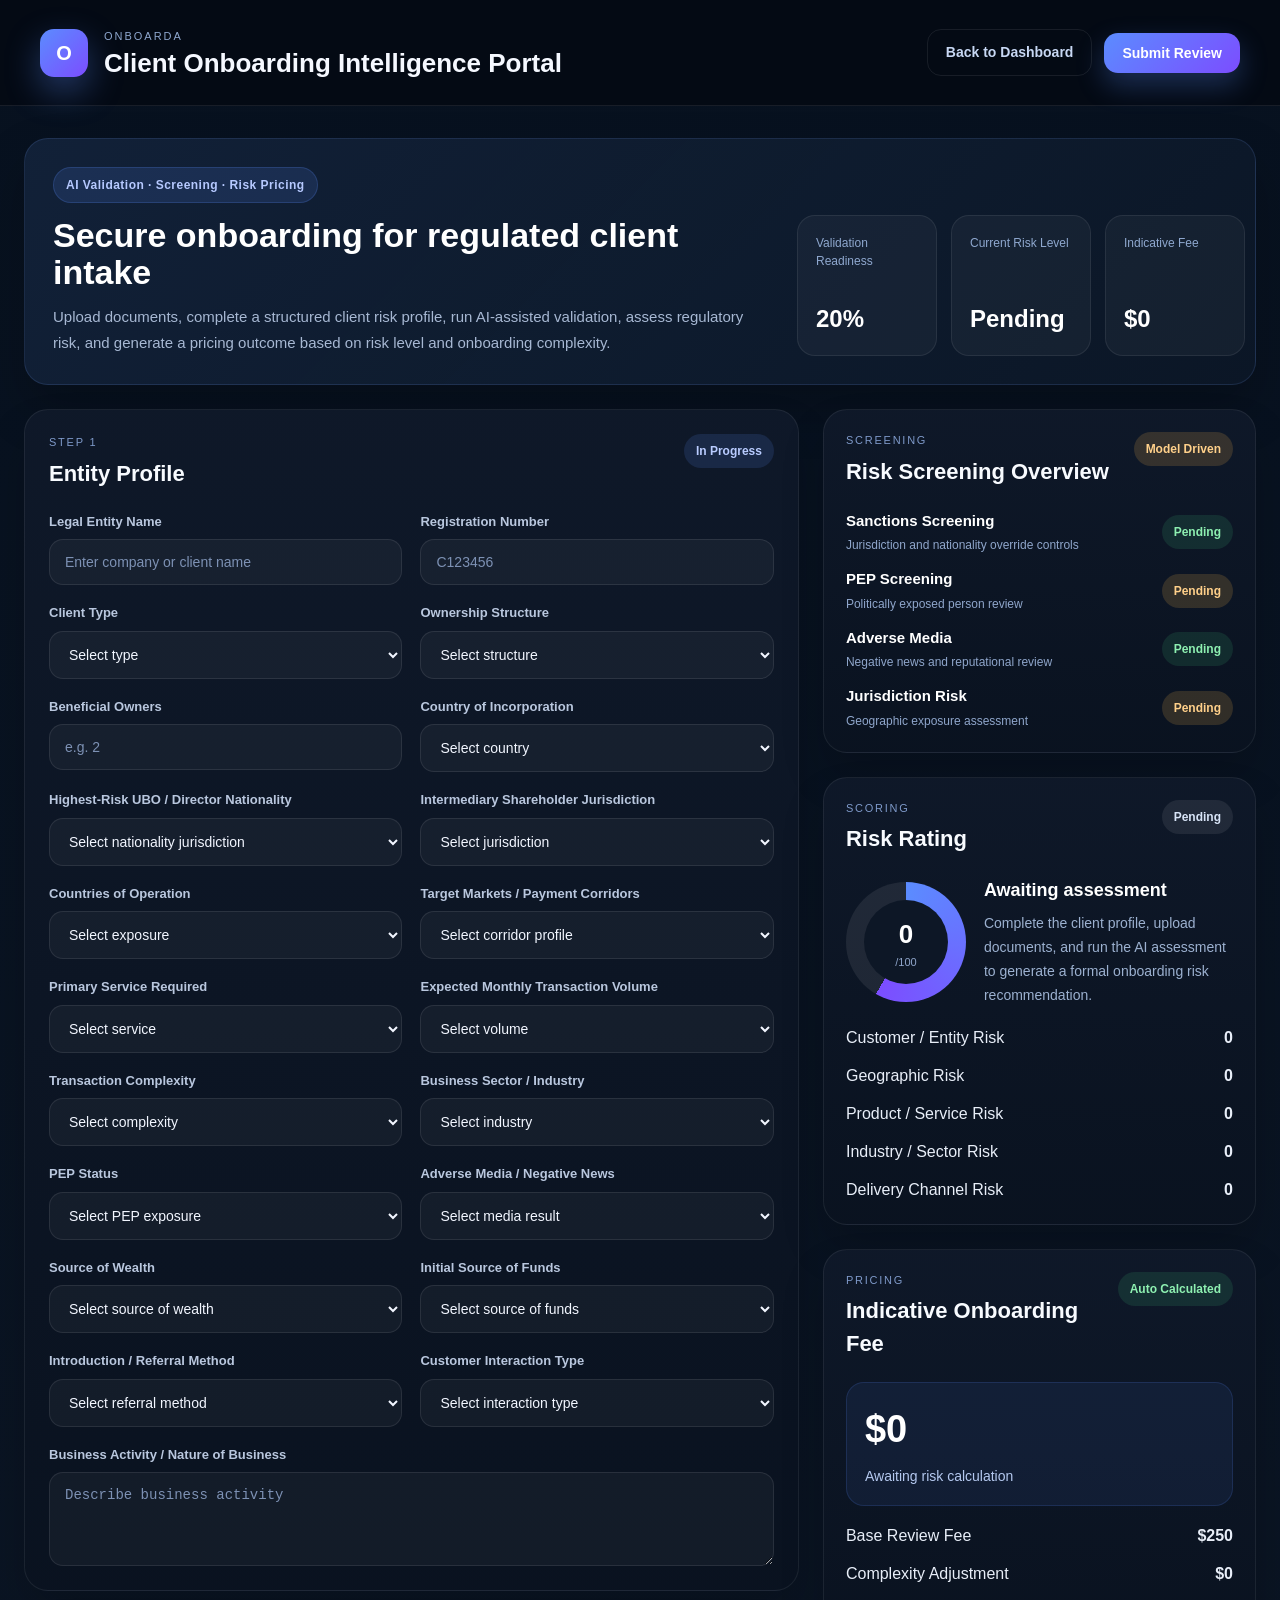
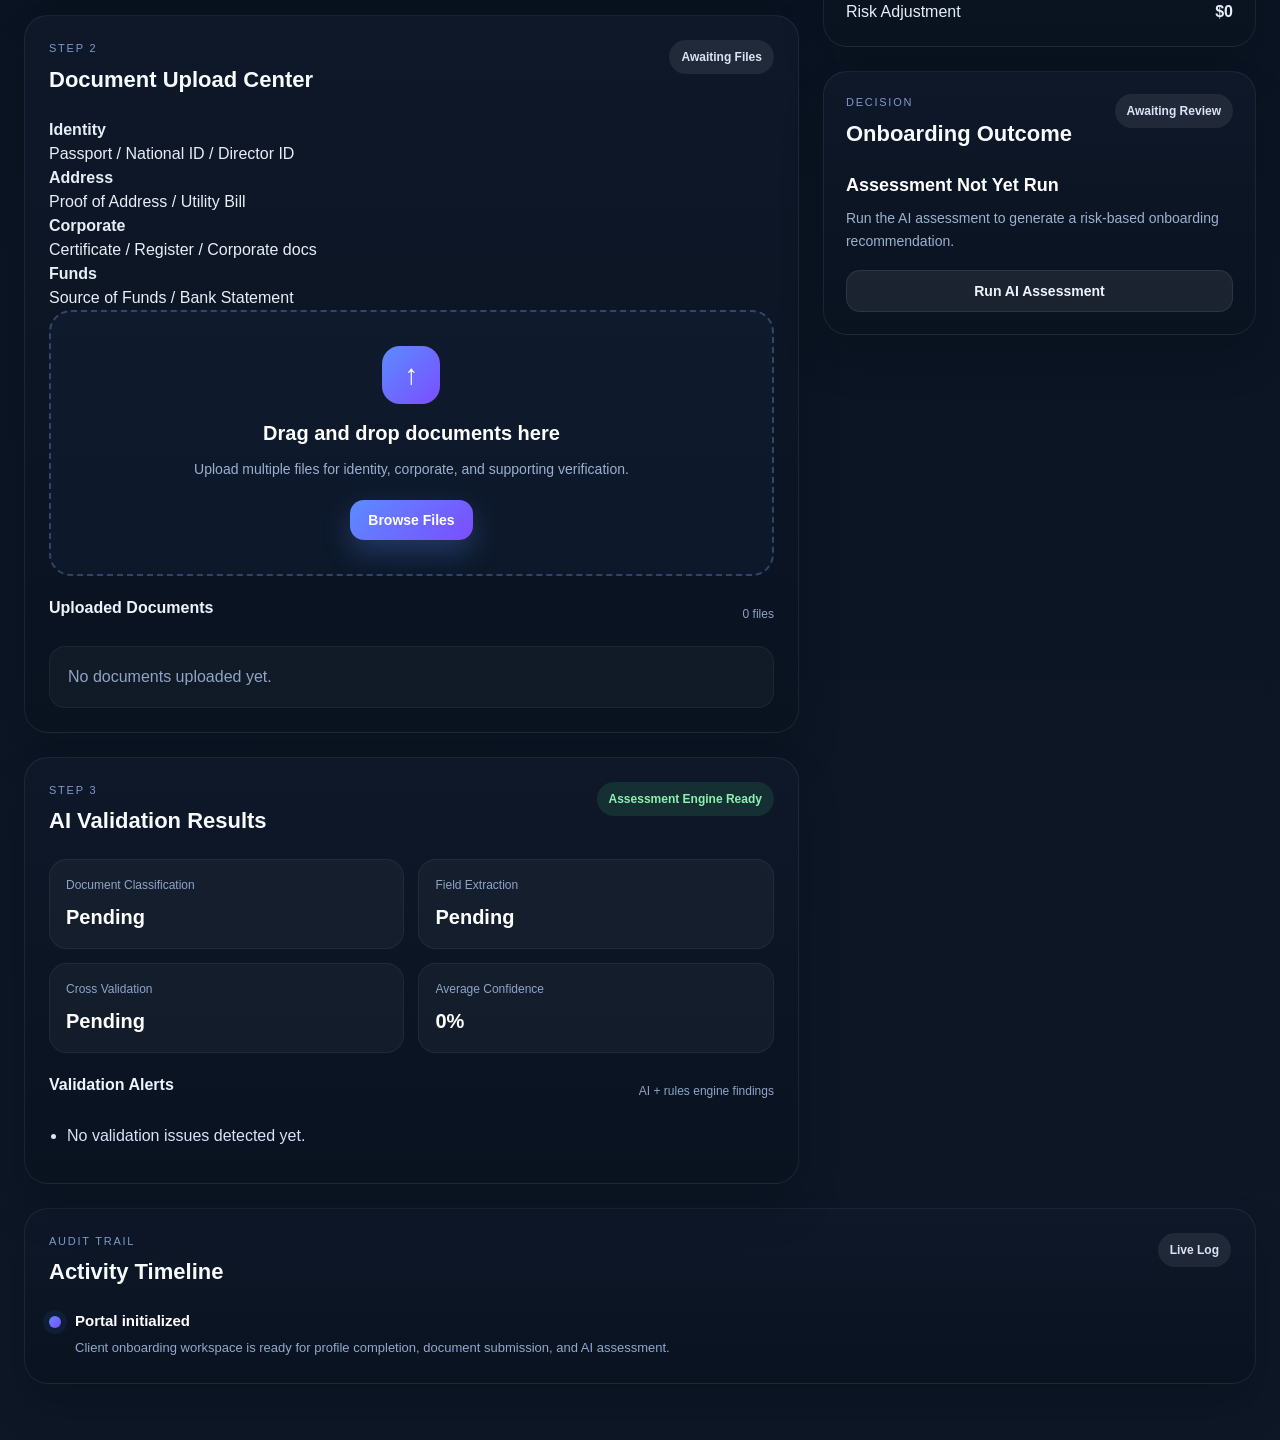
==== commit 0d3d87f1: "Update client-onboarding.html" ====
--- a/client-onboarding.html
+++ b/client-onboarding.html
@@ -18,7 +18,7 @@
 
     <div class="header-actions">
       <a href="index.html" class="ghost-btn">Back to Dashboard</a>
-      <button class="primary-btn" id="submitOnboardingBtn">Submit Review</button>
+      <button class="primary-btn" id="submitOnboardingBtn" type="button">Submit Review</button>
     </div>
   </header>
 
@@ -28,24 +28,24 @@
         <span class="hero-badge">AI Validation · Screening · Risk Pricing</span>
         <h2>Secure onboarding for regulated client intake</h2>
         <p>
-          Upload corporate and identity documents, run AI-assisted validation,
-          assess client risk, and generate a pricing outcome based on risk level
-          and onboarding complexity.
+          Upload documents, complete a structured client risk profile,
+          run AI-assisted validation, assess regulatory risk, and generate
+          a pricing outcome based on risk level and onboarding complexity.
         </p>
       </div>
 
       <div class="hero-stats">
         <div class="hero-stat-card">
           <span>Validation Readiness</span>
-          <strong id="readinessScore">84%</strong>
+          <strong id="readinessScore">22%</strong>
         </div>
         <div class="hero-stat-card">
           <span>Current Risk Level</span>
-          <strong id="heroRiskLevel">Medium</strong>
+          <strong id="heroRiskLevel">Pending</strong>
         </div>
         <div class="hero-stat-card">
           <span>Indicative Fee</span>
-          <strong id="heroPrice">$650</strong>
+          <strong id="heroPrice">$0</strong>
         </div>
       </div>
     </section>
@@ -64,7 +64,7 @@
           <div class="form-grid">
             <div class="field-group">
               <label for="entityName">Legal Entity Name</label>
-              <input type="text" id="entityName" placeholder="Enter company name" />
+              <input type="text" id="entityName" placeholder="Enter company or client name" />
             </div>
 
             <div class="field-group">
@@ -73,45 +73,250 @@
             </div>
 
             <div class="field-group">
-              <label for="jurisdiction">Jurisdiction</label>
+              <label for="clientType">Client Type</label>
+              <select id="clientType">
+                <option value="">Select type</option>
+                <option value="listed-company">Listed Company</option>
+                <option value="regulated-financial-institution">Regulated Financial Institution</option>
+                <option value="government">Government / Public Sector Entity</option>
+                <option value="large-private-company">Large Private Company</option>
+                <option value="sme-private-company">SME / Private Company</option>
+                <option value="newly-incorporated-company">Newly Incorporated Company</option>
+                <option value="trust">Trust</option>
+                <option value="foundation">Foundation</option>
+                <option value="regulated-fund">Regulated Fund</option>
+                <option value="unregulated-fund-spv">Unregulated Fund / SPV</option>
+                <option value="ngo">Non-Profit / NGO</option>
+                <option value="shell-company">Shell Company / SPV</option>
+              </select>
+            </div>
+
+            <div class="field-group">
+              <label for="ownershipStructure">Ownership Structure</label>
+              <select id="ownershipStructure">
+                <option value="">Select structure</option>
+                <option value="simple">Simple — direct identifiable UBOs</option>
+                <option value="layers-1-2">1–2 ownership layers</option>
+                <option value="layers-3-plus">3+ ownership layers / nominee shareholders</option>
+                <option value="opaque">Complex multi-jurisdiction / opaque structure</option>
+              </select>
+            </div>
+
+            <div class="field-group">
+              <label for="beneficialOwners">Beneficial Owners</label>
+              <input type="number" id="beneficialOwners" placeholder="e.g. 2" min="0" />
+            </div>
+
+            <div class="field-group">
+              <label for="jurisdiction">Country of Incorporation</label>
               <select id="jurisdiction">
-                <option value="">Select jurisdiction</option>
+                <option value="">Select country</option>
                 <option value="mauritius">Mauritius</option>
                 <option value="uae">UAE</option>
                 <option value="uk">United Kingdom</option>
                 <option value="singapore">Singapore</option>
                 <option value="seychelles">Seychelles</option>
                 <option value="south-africa">South Africa</option>
-              </select>
-            </div>
-
-            <div class="field-group">
-              <label for="industry">Industry</label>
+                <option value="india">India</option>
+                <option value="france">France</option>
+                <option value="canada">Canada</option>
+                <option value="nigeria">Nigeria</option>
+                <option value="iran">Iran</option>
+                <option value="russia">Russia</option>
+              </select>
+            </div>
+
+            <div class="field-group">
+              <label for="uboNationality">Highest-Risk UBO / Director Nationality</label>
+              <select id="uboNationality">
+                <option value="">Select nationality jurisdiction</option>
+                <option value="mauritius">Mauritius</option>
+                <option value="uae">UAE</option>
+                <option value="uk">United Kingdom</option>
+                <option value="singapore">Singapore</option>
+                <option value="seychelles">Seychelles</option>
+                <option value="south-africa">South Africa</option>
+                <option value="india">India</option>
+                <option value="france">France</option>
+                <option value="canada">Canada</option>
+                <option value="nigeria">Nigeria</option>
+                <option value="iran">Iran</option>
+                <option value="russia">Russia</option>
+              </select>
+            </div>
+
+            <div class="field-group">
+              <label for="intermediaryJurisdiction">Intermediary Shareholder Jurisdiction</label>
+              <select id="intermediaryJurisdiction">
+                <option value="">Select jurisdiction</option>
+                <option value="none">No intermediaries / low-risk only</option>
+                <option value="standard">Standard / emerging jurisdictions</option>
+                <option value="grey-opaque">Grey list / opaque jurisdictions</option>
+                <option value="sanctioned-secrecy">Sanctioned / secrecy jurisdictions</option>
+              </select>
+            </div>
+
+            <div class="field-group">
+              <label for="countriesOfOperation">Countries of Operation</label>
+              <select id="countriesOfOperation">
+                <option value="">Select exposure</option>
+                <option value="all-low">All low-risk jurisdictions</option>
+                <option value="mostly-low-some-medium">Mostly low-risk with some medium-risk</option>
+                <option value="includes-high-risk">Includes high-risk jurisdictions</option>
+                <option value="predominantly-high-risk">Predominantly high-risk / sanctioned</option>
+              </select>
+            </div>
+
+            <div class="field-group">
+              <label for="paymentCorridors">Target Markets / Payment Corridors</label>
+              <select id="paymentCorridors">
+                <option value="">Select corridor profile</option>
+                <option value="developed">Developed markets only</option>
+                <option value="mixed">Mix of developed and emerging markets</option>
+                <option value="frontier">Predominantly emerging / frontier markets</option>
+                <option value="sanctioned">Includes sanctioned / very high-risk markets</option>
+              </select>
+            </div>
+
+            <div class="field-group">
+              <label for="primaryService">Primary Service Required</label>
+              <select id="primaryService">
+                <option value="">Select service</option>
+                <option value="domestic-payments">Domestic payments only</option>
+                <option value="multi-currency">Multi-currency corporate accounts</option>
+                <option value="cross-border">Cross-border international transfers</option>
+              </select>
+            </div>
+
+            <div class="field-group">
+              <label for="transactionVolume">Expected Monthly Transaction Volume</label>
+              <select id="transactionVolume">
+                <option value="">Select volume</option>
+                <option value="under-50k">Under USD 50,000</option>
+                <option value="50k-500k">USD 50,000 to USD 500,000</option>
+                <option value="500k-5m">USD 500,000 to USD 5,000,000</option>
+                <option value="over-5m">Over USD 5,000,000</option>
+              </select>
+            </div>
+
+            <div class="field-group">
+              <label for="transactionComplexity">Transaction Complexity</label>
+              <select id="transactionComplexity">
+                <option value="">Select complexity</option>
+                <option value="simple">Simple — single currency, domestic</option>
+                <option value="standard">Standard — multi-currency, low-risk corridors</option>
+                <option value="complex">Complex — multiple international corridors</option>
+                <option value="very-complex">Very complex — includes high-risk corridors</option>
+              </select>
+            </div>
+
+            <div class="field-group">
+              <label for="industry">Business Sector / Industry</label>
               <select id="industry">
                 <option value="">Select industry</option>
-                <option value="financial-services">Financial Services</option>
-                <option value="investment-holding">Investment Holding</option>
-                <option value="crypto">Digital Assets / Crypto</option>
-                <option value="real-estate">Real Estate</option>
-                <option value="consulting">Consulting</option>
-                <option value="trading">Trading</option>
-              </select>
-            </div>
-
-            <div class="field-group">
-              <label for="clientType">Client Type</label>
-              <select id="clientType">
-                <option value="">Select type</option>
-                <option value="individual">Individual</option>
-                <option value="corporate">Corporate</option>
-                <option value="trust">Trust</option>
-                <option value="fund">Fund</option>
-              </select>
-            </div>
-
-            <div class="field-group">
-              <label for="beneficialOwners">Beneficial Owners</label>
-              <input type="number" id="beneficialOwners" placeholder="e.g. 2" min="0" />
+                <option value="regulated-financial">Regulated Financial Institution / Bank</option>
+                <option value="government-sector">Government / Public Sector</option>
+                <option value="listed-company-main-board">Listed Company — Main Board</option>
+                <option value="healthcare">Healthcare / Pharmaceuticals</option>
+                <option value="technology">Technology / Software / SaaS</option>
+                <option value="manufacturing">Manufacturing / Industrial</option>
+                <option value="retail-ecommerce">Retail / E-commerce</option>
+                <option value="hospitality">Hospitality / Tourism / Travel</option>
+                <option value="logistics">Logistics / Supply Chain / Shipping</option>
+                <option value="education">Education / Training</option>
+                <option value="media">Media / Entertainment / Publishing</option>
+                <option value="import-export">Import / Export / International Trade</option>
+                <option value="real-estate">Real Estate / Property</option>
+                <option value="legal-advisory">Legal / Accounting / Advisory Services</option>
+                <option value="msb-remittance">Money Service Business / Remittance</option>
+                <option value="forex-broker">Forex / CFD / Derivatives Broker</option>
+                <option value="private-banking">Private Banking / Wealth Management</option>
+                <option value="precious-metals">Precious Metals / Stones / Jewellery</option>
+                <option value="ngo-charity">Non-Profit / NGO / Charity</option>
+                <option value="oil-gas">Oil & Gas / Mining / Extractives</option>
+                <option value="construction">Construction / Infrastructure</option>
+                <option value="management-consulting">Management Consulting</option>
+                <option value="financial-tax-advisory">Financial / Tax Advisory</option>
+                <option value="crypto">Cryptocurrency / Virtual Asset Services</option>
+                <option value="gambling">Gambling / Gaming / Betting</option>
+                <option value="arms-defence">Arms / Defence / Military Equipment</option>
+                <option value="adult-entertainment">Adult Entertainment</option>
+                <option value="nominee-services">Shell Company / Nominee Services</option>
+              </select>
+            </div>
+
+            <div class="field-group">
+              <label for="pepStatusInput">PEP Status</label>
+              <select id="pepStatusInput">
+                <option value="">Select PEP exposure</option>
+                <option value="none">No PEP connection</option>
+                <option value="close-associate">Close associate / family member of PEP</option>
+                <option value="domestic-pep">Domestic PEP</option>
+                <option value="foreign-pep">Foreign / International PEP</option>
+              </select>
+            </div>
+
+            <div class="field-group">
+              <label for="adverseMediaInput">Adverse Media / Negative News</label>
+              <select id="adverseMediaInput">
+                <option value="">Select media result</option>
+                <option value="none">No adverse media identified</option>
+                <option value="minor">Minor or unsubstantiated reports</option>
+                <option value="confirmed">Confirmed adverse media / regulatory action</option>
+              </select>
+            </div>
+
+            <div class="field-group">
+              <label for="sourceOfWealth">Source of Wealth</label>
+              <select id="sourceOfWealth">
+                <option value="">Select source of wealth</option>
+                <option value="business-revenue">Business revenue / trading profits</option>
+                <option value="investment-returns">Investment returns / dividends</option>
+                <option value="sale-assets">Sale of assets / property</option>
+                <option value="venture-capital">Venture capital / investor funding</option>
+                <option value="government-funding">Government funding / grants</option>
+                <option value="inheritance">Inheritance / family wealth</option>
+                <option value="loan-proceeds">Loan / credit facility proceeds</option>
+                <option value="other">Other</option>
+              </select>
+            </div>
+
+            <div class="field-group">
+              <label for="sourceOfFunds">Initial Source of Funds</label>
+              <select id="sourceOfFunds">
+                <option value="">Select source of funds</option>
+                <option value="company-bank">Transfer from company bank account</option>
+                <option value="parent-group">Parent company / group entity transfer</option>
+                <option value="client-payments">Client payments / receivables</option>
+                <option value="revenue-operations">Revenue from business operations</option>
+                <option value="capital-injection">Shareholder / director capital injection</option>
+                <option value="fundraise">Investment round / fundraise proceeds</option>
+                <option value="loan-drawdown">Loan / credit facility drawdown</option>
+                <option value="sale-assets">Sale of assets / property</option>
+                <option value="other">Other</option>
+              </select>
+            </div>
+
+            <div class="field-group">
+              <label for="referralMethod">Introduction / Referral Method</label>
+              <select id="referralMethod">
+                <option value="">Select referral method</option>
+                <option value="direct">Direct application — client initiated</option>
+                <option value="regulated-intermediary">Introduced by regulated intermediary / agent</option>
+                <option value="non-regulated-intermediary">Introduced by non-regulated intermediary</option>
+                <option value="unknown-referral">Unsolicited / unknown referral source</option>
+              </select>
+            </div>
+
+            <div class="field-group">
+              <label for="interactionType">Customer Interaction Type</label>
+              <select id="interactionType">
+                <option value="">Select interaction type</option>
+                <option value="face-to-face">In-person face-to-face meeting</option>
+                <option value="video-kyc">Video KYC / video call conducted</option>
+                <option value="remote-low-risk">Non-face-to-face — low-risk jurisdiction</option>
+                <option value="remote-high-risk">Non-face-to-face — high-risk jurisdiction</option>
+              </select>
             </div>
 
             <div class="field-group full-width">
@@ -127,7 +332,26 @@
               <p class="card-label">Step 2</p>
               <h3>Document Upload Center</h3>
             </div>
-            <span class="status-chip neutral">Awaiting Files</span>
+            <span class="status-chip neutral" id="uploadStatusChip">Awaiting Files</span>
+          </div>
+
+          <div class="required-docs-grid">
+            <div class="required-doc-card">
+              <h4>Identity</h4>
+              <p>Passport / National ID / Director ID</p>
+            </div>
+            <div class="required-doc-card">
+              <h4>Address</h4>
+              <p>Proof of Address / Utility Bill</p>
+            </div>
+            <div class="required-doc-card">
+              <h4>Corporate</h4>
+              <p>Certificate / Register / Corporate docs</p>
+            </div>
+            <div class="required-doc-card">
+              <h4>Funds</h4>
+              <p>Source of Funds / Bank Statement</p>
+            </div>
           </div>
 
           <div class="upload-zone" id="uploadZone">
@@ -140,18 +364,6 @@
             </div>
           </div>
 
-          <div class="required-docs">
-            <h4>Suggested Required Documents</h4>
-            <div class="doc-tags">
-              <span>Passport / National ID</span>
-              <span>Proof of Address</span>
-              <span>Certificate of Incorporation</span>
-              <span>Shareholder Register</span>
-              <span>Source of Funds</span>
-              <span>Bank Statement</span>
-            </div>
-          </div>
-
           <div class="file-list-wrap">
             <div class="subsection-head">
               <h4>Uploaded Documents</h4>
@@ -169,7 +381,7 @@
               <p class="card-label">Step 3</p>
               <h3>AI Validation Results</h3>
             </div>
-            <span class="status-chip success">AI Ready</span>
+            <span class="status-chip success">Assessment Engine Ready</span>
           </div>
 
           <div class="validation-grid">
@@ -210,16 +422,16 @@
               <p class="card-label">Screening</p>
               <h3>Risk Screening Overview</h3>
             </div>
-            <span class="status-chip warning">Review Enabled</span>
+            <span class="status-chip warning">Model Driven</span>
           </div>
 
           <div class="screening-list">
             <div class="screening-item">
               <div>
                 <h4>Sanctions Screening</h4>
-                <p>Match status across restricted party data sources</p>
+                <p>Jurisdiction and nationality override controls</p>
               </div>
-              <span class="screening-badge clear" id="sanctionsStatus">Clear</span>
+              <span class="screening-badge clear" id="sanctionsStatus">Pending</span>
             </div>
 
             <div class="screening-item">
@@ -227,7 +439,7 @@
                 <h4>PEP Screening</h4>
                 <p>Politically exposed person review</p>
               </div>
-              <span class="screening-badge watch" id="pepStatus">Watchlist</span>
+              <span class="screening-badge watch" id="pepStatus">Pending</span>
             </div>
 
             <div class="screening-item">
@@ -235,7 +447,7 @@
                 <h4>Adverse Media</h4>
                 <p>Negative news and reputational review</p>
               </div>
-              <span class="screening-badge clear" id="adverseMediaStatus">Clear</span>
+              <span class="screening-badge clear" id="adverseMediaStatus">Pending</span>
             </div>
 
             <div class="screening-item">
@@ -243,7 +455,7 @@
                 <h4>Jurisdiction Risk</h4>
                 <p>Geographic exposure assessment</p>
               </div>
-              <span class="screening-badge medium" id="jurisdictionStatus">Moderate</span>
+              <span class="screening-badge medium" id="jurisdictionStatus">Pending</span>
             </div>
           </div>
         </div>
@@ -254,47 +466,51 @@
               <p class="card-label">Scoring</p>
               <h3>Risk Rating</h3>
             </div>
-            <span class="status-chip danger" id="riskChip">Medium Risk</span>
+            <span class="status-chip neutral" id="riskChip">Pending</span>
           </div>
 
           <div class="risk-score-panel">
             <div class="risk-ring">
               <div class="risk-ring-inner">
-                <span id="riskScoreNumber">58</span>
+                <span id="riskScoreNumber">0</span>
                 <small>/100</small>
               </div>
             </div>
 
             <div class="risk-summary">
-              <h4 id="riskSummaryTitle">Enhanced Due Diligence Recommended</h4>
+              <h4 id="riskSummaryTitle">Awaiting assessment</h4>
               <p id="riskSummaryText">
-                Initial onboarding indicators suggest a moderate-risk profile
-                due to jurisdiction exposure, document complexity, and screening sensitivity.
+                Complete the client profile, upload documents, and run the AI assessment
+                to generate a formal onboarding risk recommendation.
               </p>
             </div>
           </div>
 
           <div class="risk-breakdown">
             <div class="breakdown-row">
-              <span>Jurisdiction Exposure</span>
-              <strong id="jurisdictionScore">18</strong>
-            </div>
-            <div class="breakdown-row">
-              <span>Ownership Complexity</span>
-              <strong id="ownershipScore">12</strong>
-            </div>
-            <div class="breakdown-row">
-              <span>Screening Impact</span>
-              <strong id="screeningScore">16</strong>
-            </div>
-            <div class="breakdown-row">
-              <span>Document Quality</span>
-              <strong id="documentScore">12</strong>
-            </div>
-          </div>
-        </div>
-
-        <div class="portal-card side-card">
+              <span>Customer / Entity Risk</span>
+              <strong id="dimension1Score">0</strong>
+            </div>
+            <div class="breakdown-row">
+              <span>Geographic Risk</span>
+              <strong id="dimension2Score">0</strong>
+            </div>
+            <div class="breakdown-row">
+              <span>Product / Service Risk</span>
+              <strong id="dimension3Score">0</strong>
+            </div>
+            <div class="breakdown-row">
+              <span>Industry / Sector Risk</span>
+              <strong id="dimension4Score">0</strong>
+            </div>
+            <div class="breakdown-row">
+              <span>Delivery Channel Risk</span>
+              <strong id="dimension5Score">0</strong>
+            </div>
+          </div>
+        </div>
+
+                <div class="portal-card side-card">
           <div class="card-header">
             <div>
               <p class="card-label">Pricing</p>
@@ -304,8 +520,8 @@
           </div>
 
           <div class="price-panel">
-            <h2 id="priceOutput">$650</h2>
-            <p id="priceTier">Medium-risk onboarding package</p>
+            <h2 id="priceOutput">$0</h2>
+            <p id="priceTier">Awaiting risk calculation</p>
           </div>
 
           <div class="price-breakdown">
@@ -315,11 +531,11 @@
             </div>
             <div class="breakdown-row">
               <span>Complexity Adjustment</span>
-              <strong id="complexityFee">$150</strong>
+              <strong id="complexityFee">$0</strong>
             </div>
             <div class="breakdown-row">
               <span>Risk Adjustment</span>
-              <strong id="riskFee">$250</strong>
+              <strong id="riskFee">$0</strong>
             </div>
           </div>
         </div>
@@ -330,18 +546,17 @@
               <p class="card-label">Decision</p>
               <h3>Onboarding Outcome</h3>
             </div>
-            <span class="status-chip info" id="outcomeChip">Manual Review</span>
+            <span class="status-chip neutral" id="outcomeChip">Awaiting Review</span>
           </div>
 
           <div class="outcome-box">
-            <h4 id="outcomeTitle">Further Review Required</h4>
+            <h4 id="outcomeTitle">Assessment Not Yet Run</h4>
             <p id="outcomeText">
-              Additional verification is recommended before client acceptance.
-              AI checks identified items requiring compliance review.
+              Run the AI assessment to generate a risk-based onboarding recommendation.
             </p>
           </div>
 
-          <button class="secondary-btn full-btn" id="runAssessmentBtn">
+          <button class="secondary-btn full-btn" id="runAssessmentBtn" type="button">
             Run AI Assessment
           </button>
         </div>
@@ -362,15 +577,7 @@
           <span class="timeline-dot"></span>
           <div>
             <h4>Portal initialized</h4>
-            <p>Client onboarding workspace is ready for document submission and AI assessment.</p>
-          </div>
-        </div>
-
-        <div class="timeline-item">
-          <span class="timeline-dot"></span>
-          <div>
-            <h4>No documents uploaded yet</h4>
-            <p>Upload files to begin extraction, screening, and scoring.</p>
+            <p>Client onboarding workspace is ready for profile completion, document submission, and AI assessment.</p>
           </div>
         </div>
       </div>
@@ -380,3 +587,4 @@
   <script src="client-onboarding.js"></script>
 </body>
 </html>
+
--- a/styles.css
+++ b/styles.css
@@ -2999,3 +2999,727 @@
     justify-content: center;
   }
 }
+
+/* =========================
+   CLIENT ONBOARDING PAGE
+========================= */
+
+.onboarding-body {
+  margin: 0;
+  font-family: Inter, Arial, sans-serif;
+  background: linear-gradient(180deg, #07111f 0%, #0d1726 100%);
+  color: #e8eef8;
+  min-height: 100vh;
+}
+
+.onboarding-header {
+  display: flex;
+  justify-content: space-between;
+  align-items: center;
+  gap: 20px;
+  padding: 28px 40px;
+  border-bottom: 1px solid rgba(255, 255, 255, 0.08);
+  background: rgba(5, 10, 18, 0.78);
+  backdrop-filter: blur(12px);
+  position: sticky;
+  top: 0;
+  z-index: 50;
+}
+
+.brand-wrap {
+  display: flex;
+  align-items: center;
+  gap: 16px;
+}
+
+.brand-mark {
+  width: 48px;
+  height: 48px;
+  border-radius: 14px;
+  background: linear-gradient(135deg, #5b8cff 0%, #7c4dff 100%);
+  display: flex;
+  align-items: center;
+  justify-content: center;
+  font-weight: 800;
+  font-size: 20px;
+  color: #fff;
+  box-shadow: 0 14px 34px rgba(91, 140, 255, 0.35);
+}
+
+.brand-label {
+  margin: 0 0 4px;
+  text-transform: uppercase;
+  letter-spacing: 0.18em;
+  font-size: 11px;
+  color: #8fa8cf;
+}
+
+.onboarding-header h1 {
+  margin: 0;
+  font-size: 26px;
+  line-height: 1.1;
+  color: #f5f8ff;
+}
+
+.header-actions {
+  display: flex;
+  align-items: center;
+  gap: 12px;
+}
+
+.onboarding-shell {
+  max-width: 1440px;
+  margin: 0 auto;
+  padding: 32px 24px 56px;
+}
+
+.hero-panel {
+  display: flex;
+  justify-content: space-between;
+  gap: 24px;
+  padding: 28px;
+  border-radius: 24px;
+  background: linear-gradient(135deg, rgba(18, 34, 57, 0.96), rgba(12, 23, 39, 0.92));
+  border: 1px solid rgba(123, 160, 255, 0.14);
+  box-shadow: 0 24px 50px rgba(0, 0, 0, 0.22);
+  margin-bottom: 24px;
+}
+
+.hero-copy {
+  max-width: 720px;
+}
+
+.hero-badge {
+  display: inline-flex;
+  align-items: center;
+  padding: 8px 12px;
+  border-radius: 999px;
+  background: rgba(91, 140, 255, 0.14);
+  border: 1px solid rgba(91, 140, 255, 0.2);
+  color: #b6c9ff;
+  font-size: 12px;
+  font-weight: 700;
+  letter-spacing: 0.04em;
+  margin-bottom: 14px;
+}
+
+.hero-copy h2 {
+  margin: 0 0 12px;
+  font-size: 34px;
+  line-height: 1.1;
+  color: #ffffff;
+}
+
+.hero-copy p {
+  margin: 0;
+  color: #a7b8d3;
+  font-size: 15px;
+  line-height: 1.75;
+}
+
+.hero-stats {
+  display: grid;
+  grid-template-columns: repeat(3, minmax(140px, 1fr));
+  gap: 14px;
+  min-width: 420px;
+}
+
+.hero-stat-card {
+  background: rgba(255, 255, 255, 0.04);
+  border: 1px solid rgba(255, 255, 255, 0.08);
+  border-radius: 18px;
+  padding: 18px;
+  display: flex;
+  flex-direction: column;
+  justify-content: space-between;
+}
+
+.hero-stat-card span {
+  color: #8fa8cf;
+  font-size: 12px;
+  margin-bottom: 12px;
+}
+
+.hero-stat-card strong {
+  font-size: 24px;
+  color: #fff;
+}
+
+.onboarding-grid {
+  display: grid;
+  grid-template-columns: minmax(0, 1.7fr) minmax(320px, 0.95fr);
+  gap: 24px;
+}
+
+.left-column,
+.right-column {
+  display: flex;
+  flex-direction: column;
+  gap: 24px;
+}
+
+.portal-card {
+  background: linear-gradient(180deg, rgba(15, 25, 41, 0.96), rgba(10, 19, 32, 0.96));
+  border: 1px solid rgba(255, 255, 255, 0.07);
+  border-radius: 24px;
+  padding: 24px;
+  box-shadow: 0 24px 44px rgba(0, 0, 0, 0.16);
+}
+
+.side-card {
+  padding: 22px;
+}
+
+.card-header {
+  display: flex;
+  align-items: flex-start;
+  justify-content: space-between;
+  gap: 14px;
+  margin-bottom: 22px;
+}
+
+.card-label {
+  margin: 0 0 6px;
+  font-size: 11px;
+  text-transform: uppercase;
+  letter-spacing: 0.16em;
+  color: #7f9aca;
+}
+
+.card-header h3 {
+  margin: 0;
+  color: #f8fbff;
+  font-size: 22px;
+}
+
+.form-grid {
+  display: grid;
+  grid-template-columns: repeat(2, minmax(0, 1fr));
+  gap: 18px;
+}
+
+.field-group {
+  display: flex;
+  flex-direction: column;
+  gap: 8px;
+}
+
+.field-group.full-width {
+  grid-column: 1 / -1;
+}
+
+.field-group label {
+  color: #b9c7de;
+  font-size: 13px;
+  font-weight: 600;
+}
+
+.field-group input,
+.field-group select,
+.field-group textarea {
+  width: 100%;
+  box-sizing: border-box;
+  border: 1px solid rgba(255, 255, 255, 0.09);
+  background: rgba(255, 255, 255, 0.04);
+  color: #f2f6ff;
+  border-radius: 14px;
+  padding: 14px 15px;
+  font-size: 14px;
+  outline: none;
+  transition: border-color 0.2s ease, transform 0.2s ease;
+}
+
+.field-group input::placeholder,
+.field-group textarea::placeholder {
+  color: #7d91b4;
+}
+
+.field-group input:focus,
+.field-group select:focus,
+.field-group textarea:focus {
+  border-color: rgba(91, 140, 255, 0.65);
+  transform: translateY(-1px);
+}
+
+.upload-zone {
+  border: 2px dashed rgba(122, 151, 221, 0.35);
+  border-radius: 22px;
+  padding: 34px 22px;
+  background: rgba(91, 140, 255, 0.04);
+  transition: all 0.25s ease;
+  margin-bottom: 20px;
+}
+
+.upload-zone.drag-active {
+  border-color: rgba(91, 140, 255, 0.9);
+  background: rgba(91, 140, 255, 0.1);
+  transform: scale(1.01);
+}
+
+.upload-content {
+  text-align: center;
+}
+
+.upload-icon {
+  width: 58px;
+  height: 58px;
+  border-radius: 18px;
+  margin: 0 auto 14px;
+  display: flex;
+  align-items: center;
+  justify-content: center;
+  background: linear-gradient(135deg, #5b8cff 0%, #7c4dff 100%);
+  color: #fff;
+  font-size: 28px;
+  font-weight: 700;
+}
+
+.upload-content h4 {
+  margin: 0 0 10px;
+  font-size: 20px;
+  color: #fff;
+}
+
+.upload-content p {
+  margin: 0 0 18px;
+  color: #9cb0ce;
+  font-size: 14px;
+  line-height: 1.7;
+}
+
+.required-docs {
+  margin-bottom: 22px;
+}
+
+.required-docs h4,
+.file-list-wrap h4,
+.issues-panel h4,
+.subsection-head h4 {
+  margin: 0 0 12px;
+  color: #edf4ff;
+  font-size: 16px;
+}
+
+.doc-tags {
+  display: flex;
+  flex-wrap: wrap;
+  gap: 10px;
+}
+
+.doc-tags span {
+  display: inline-flex;
+  padding: 10px 12px;
+  border-radius: 999px;
+  background: rgba(255, 255, 255, 0.05);
+  color: #c0d1eb;
+  font-size: 12px;
+  border: 1px solid rgba(255, 255, 255, 0.07);
+}
+
+.subsection-head {
+  display: flex;
+  justify-content: space-between;
+  align-items: center;
+  gap: 12px;
+  margin-bottom: 14px;
+}
+
+.subsection-head span,
+.muted-text {
+  color: #8ea4c8;
+  font-size: 12px;
+}
+
+.file-list {
+  display: flex;
+  flex-direction: column;
+  gap: 12px;
+}
+
+.file-list.empty-state {
+  display: block;
+  padding: 18px;
+  border-radius: 16px;
+  background: rgba(255, 255, 255, 0.03);
+  color: #90a4c4;
+  border: 1px solid rgba(255, 255, 255, 0.05);
+}
+
+.file-row {
+  display: flex;
+  justify-content: space-between;
+  align-items: center;
+  gap: 18px;
+  padding: 14px;
+  border-radius: 18px;
+  background: rgba(255, 255, 255, 0.04);
+  border: 1px solid rgba(255, 255, 255, 0.06);
+}
+
+.file-meta {
+  display: flex;
+  align-items: center;
+  gap: 14px;
+}
+
+.file-meta h4 {
+  margin: 0 0 4px;
+  font-size: 15px;
+  color: #ffffff;
+}
+
+.file-meta p {
+  margin: 0;
+  color: #90a6cb;
+  font-size: 12px;
+}
+
+.file-icon {
+  width: 46px;
+  height: 46px;
+  border-radius: 14px;
+  background: rgba(91, 140, 255, 0.15);
+  border: 1px solid rgba(91, 140, 255, 0.22);
+  color: #bfd0ff;
+  display: flex;
+  align-items: center;
+  justify-content: center;
+  font-weight: 800;
+}
+
+.file-status-wrap {
+  display: flex;
+  align-items: center;
+  gap: 10px;
+}
+
+.validation-grid {
+  display: grid;
+  grid-template-columns: repeat(2, minmax(0, 1fr));
+  gap: 14px;
+  margin-bottom: 20px;
+}
+
+.mini-metric {
+  padding: 16px;
+  border-radius: 18px;
+  background: rgba(255, 255, 255, 0.035);
+  border: 1px solid rgba(255, 255, 255, 0.06);
+}
+
+.mini-metric span {
+  display: block;
+  color: #8ea4c8;
+  font-size: 12px;
+  margin-bottom: 8px;
+}
+
+.mini-metric strong {
+  color: #fff;
+  font-size: 20px;
+}
+
+.alert-list {
+  margin: 0;
+  padding-left: 18px;
+  color: #d6e3f8;
+}
+
+.alert-list li {
+  margin-bottom: 10px;
+  line-height: 1.6;
+}
+
+.screening-list,
+.risk-breakdown,
+.price-breakdown {
+  display: flex;
+  flex-direction: column;
+  gap: 14px;
+}
+
+.screening-item,
+.breakdown-row {
+  display: flex;
+  justify-content: space-between;
+  align-items: center;
+  gap: 12px;
+}
+
+.screening-item h4 {
+  margin: 0 0 4px;
+  color: #fff;
+  font-size: 15px;
+}
+
+.screening-item p {
+  margin: 0;
+  color: #8fa6cb;
+  font-size: 12px;
+}
+
+.risk-score-panel {
+  display: flex;
+  gap: 18px;
+  align-items: center;
+  margin-bottom: 18px;
+}
+
+.risk-ring {
+  width: 120px;
+  height: 120px;
+  border-radius: 50%;
+  background: conic-gradient(#5b8cff 0deg, #7c4dff 210deg, rgba(255,255,255,0.08) 210deg 360deg);
+  display: flex;
+  align-items: center;
+  justify-content: center;
+  flex-shrink: 0;
+}
+
+.risk-ring-inner {
+  width: 84px;
+  height: 84px;
+  border-radius: 50%;
+  background: #0d1726;
+  display: flex;
+  flex-direction: column;
+  align-items: center;
+  justify-content: center;
+}
+
+.risk-ring-inner span {
+  font-size: 26px;
+  font-weight: 800;
+  color: #fff;
+}
+
+.risk-ring-inner small {
+  color: #8fa5ca;
+  font-size: 11px;
+}
+
+.risk-summary h4,
+.outcome-box h4 {
+  margin: 0 0 8px;
+  color: #fff;
+  font-size: 18px;
+}
+
+.risk-summary p,
+.outcome-box p {
+  margin: 0;
+  color: #9cb1d0;
+  font-size: 14px;
+  line-height: 1.7;
+}
+
+.price-panel {
+  padding: 18px;
+  border-radius: 18px;
+  margin-bottom: 18px;
+  background: rgba(91, 140, 255, 0.08);
+  border: 1px solid rgba(91, 140, 255, 0.16);
+}
+
+.price-panel h2 {
+  margin: 0 0 8px;
+  font-size: 38px;
+  color: #ffffff;
+}
+
+.price-panel p {
+  margin: 0;
+  color: #b4c8ef;
+  font-size: 14px;
+}
+
+.outcome-box {
+  margin-bottom: 16px;
+}
+
+.timeline-card {
+  margin-top: 24px;
+}
+
+.timeline {
+  display: flex;
+  flex-direction: column;
+  gap: 14px;
+}
+
+.timeline-item {
+  display: flex;
+  gap: 14px;
+  align-items: flex-start;
+}
+
+.timeline-dot {
+  width: 12px;
+  height: 12px;
+  border-radius: 50%;
+  background: linear-gradient(135deg, #5b8cff 0%, #7c4dff 100%);
+  margin-top: 6px;
+  flex-shrink: 0;
+  box-shadow: 0 0 0 6px rgba(91, 140, 255, 0.08);
+}
+
+.timeline-item h4 {
+  margin: 0 0 4px;
+  color: #ffffff;
+  font-size: 15px;
+}
+
+.timeline-item p {
+  margin: 0;
+  color: #92a8cc;
+  font-size: 13px;
+  line-height: 1.7;
+}
+
+.primary-btn,
+.secondary-btn,
+.ghost-btn {
+  border: none;
+  border-radius: 14px;
+  padding: 12px 18px;
+  font-size: 14px;
+  font-weight: 700;
+  cursor: pointer;
+  text-decoration: none;
+  transition: transform 0.2s ease, opacity 0.2s ease, background 0.2s ease;
+  display: inline-flex;
+  align-items: center;
+  justify-content: center;
+}
+
+.primary-btn:hover,
+.secondary-btn:hover,
+.ghost-btn:hover {
+  transform: translateY(-1px);
+  opacity: 0.95;
+}
+
+.primary-btn {
+  background: linear-gradient(135deg, #5b8cff 0%, #7c4dff 100%);
+  color: #fff;
+  box-shadow: 0 12px 28px rgba(91, 140, 255, 0.28);
+}
+
+.secondary-btn {
+  background: rgba(255, 255, 255, 0.07);
+  color: #eef4ff;
+  border: 1px solid rgba(255, 255, 255, 0.08);
+}
+
+.ghost-btn {
+  background: transparent;
+  color: #c8d8f4;
+  border: 1px solid rgba(255, 255, 255, 0.08);
+}
+
+.full-btn {
+  width: 100%;
+}
+
+.danger-text {
+  color: #ff9da3;
+}
+
+.status-chip,
+.screening-badge {
+  display: inline-flex;
+  align-items: center;
+  justify-content: center;
+  padding: 8px 12px;
+  border-radius: 999px;
+  font-size: 12px;
+  font-weight: 700;
+  white-space: nowrap;
+}
+
+.status-chip.info {
+  background: rgba(91, 140, 255, 0.14);
+  color: #b9ccff;
+}
+
+.status-chip.neutral {
+  background: rgba(255, 255, 255, 0.08);
+  color: #d8e4f7;
+}
+
+.status-chip.success,
+.screening-badge.clear {
+  background: rgba(67, 193, 123, 0.14);
+  color: #8ef0b1;
+}
+
+.status-chip.warning,
+.screening-badge.watch,
+.screening-badge.medium {
+  background: rgba(255, 184, 76, 0.16);
+  color: #ffd08a;
+}
+
+.status-chip.danger,
+.screening-badge.high {
+  background: rgba(255, 95, 109, 0.16);
+  color: #ffadb5;
+}
+
+@media (max-width: 1180px) {
+  .hero-panel {
+    flex-direction: column;
+  }
+
+  .hero-stats {
+    min-width: 0;
+    grid-template-columns: repeat(3, minmax(0, 1fr));
+  }
+
+  .onboarding-grid {
+    grid-template-columns: 1fr;
+  }
+}
+
+@media (max-width: 820px) {
+  .onboarding-header {
+    flex-direction: column;
+    align-items: flex-start;
+    padding: 22px 18px;
+  }
+
+  .header-actions {
+    width: 100%;
+    flex-wrap: wrap;
+  }
+
+  .onboarding-shell {
+    padding: 20px 14px 40px;
+  }
+
+  .hero-copy h2 {
+    font-size: 28px;
+  }
+
+  .hero-stats {
+    grid-template-columns: 1fr;
+  }
+
+  .form-grid,
+  .validation-grid {
+    grid-template-columns: 1fr;
+  }
+
+  .file-row,
+  .screening-item,
+  .breakdown-row,
+  .risk-score-panel {
+    flex-direction: column;
+    align-items: flex-start;
+  }
+
+  .file-status-wrap {
+    width: 100%;
+    justify-content: space-between;
+  }
+}
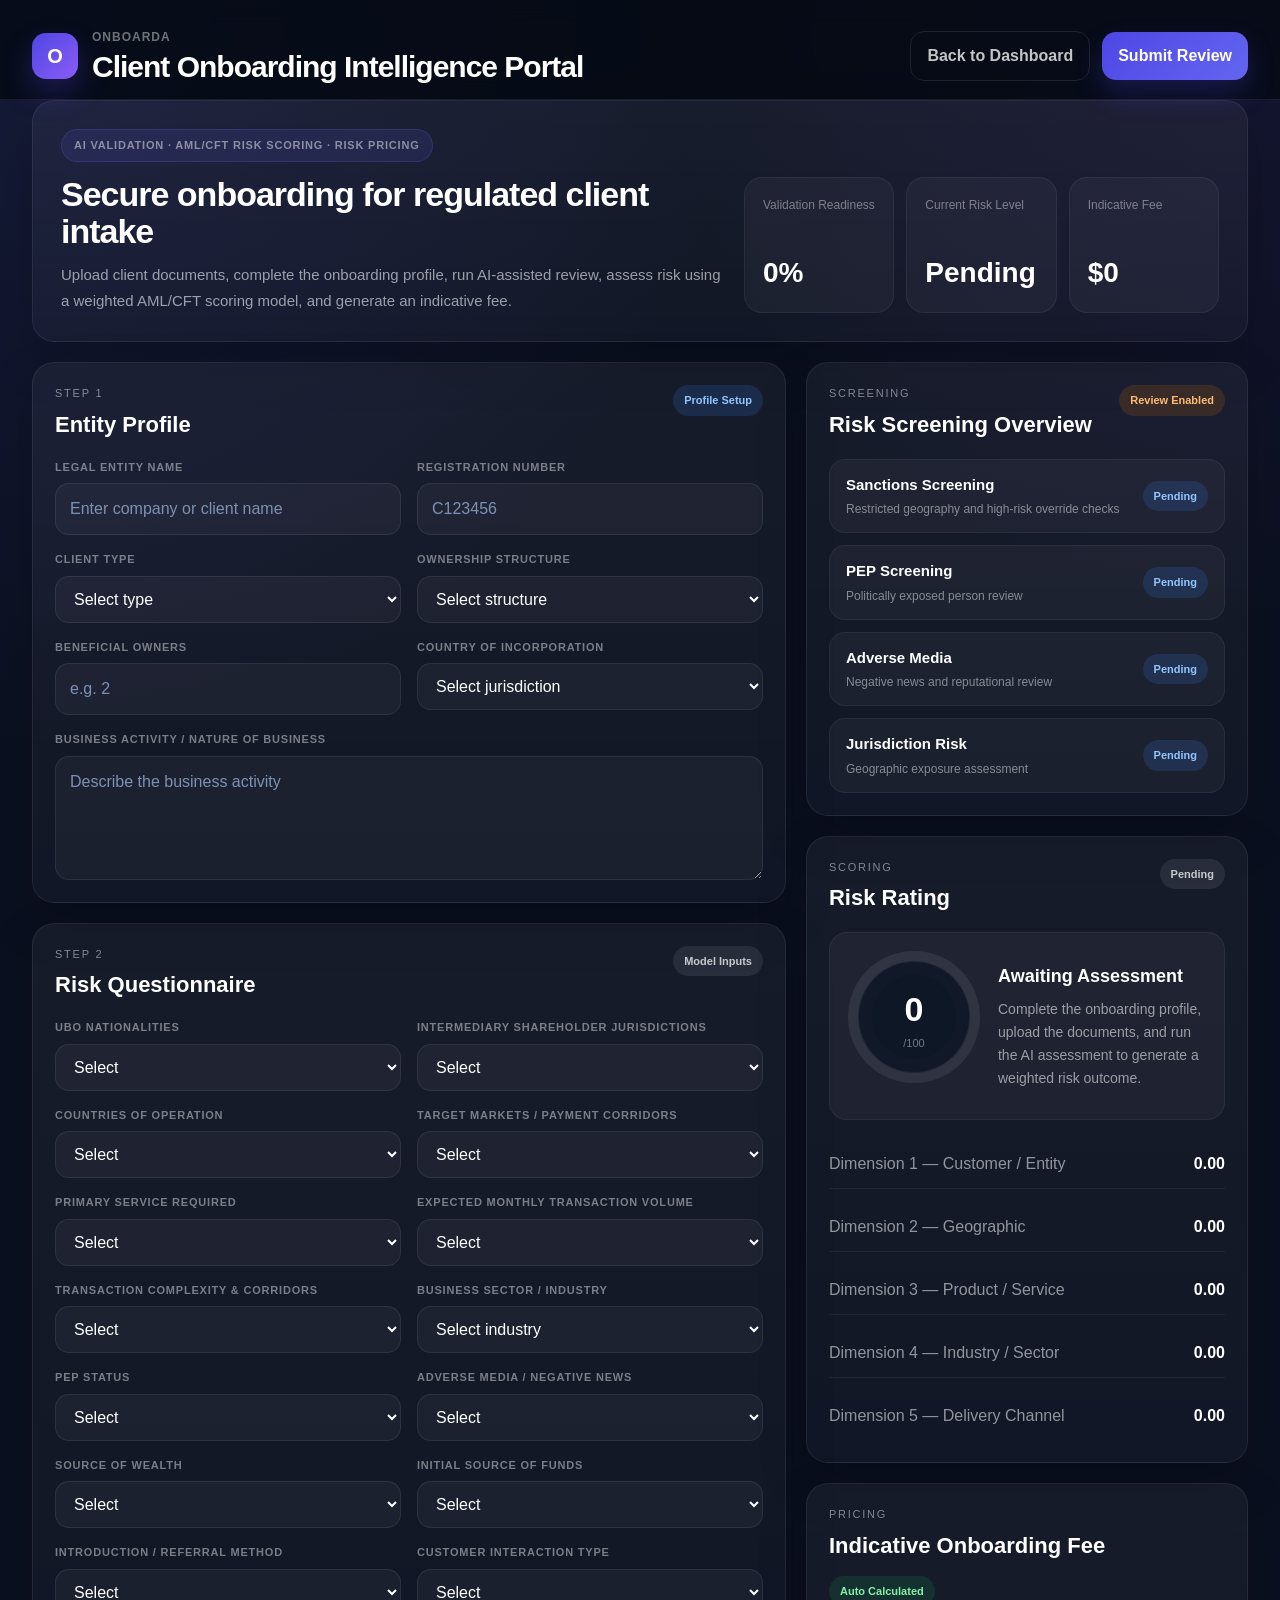
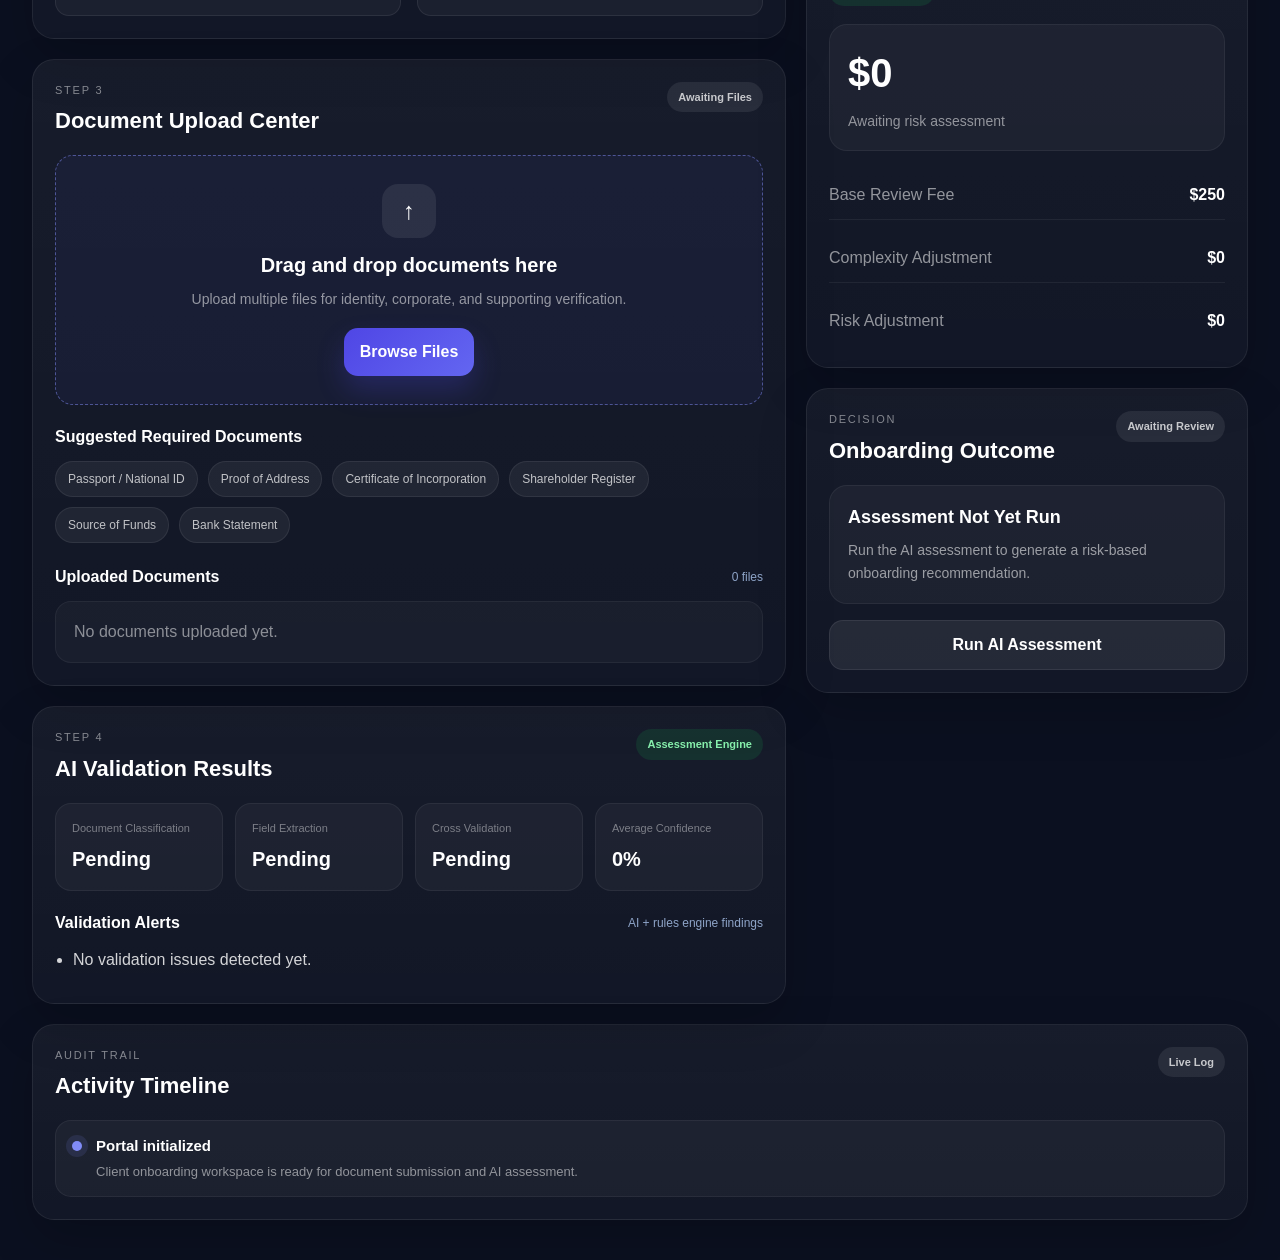
==== commit 8a1495fd: "Update client-onboarding.html" ====
--- a/client-onboarding.html
+++ b/client-onboarding.html
@@ -25,19 +25,18 @@
   <main class="onboarding-shell">
     <section class="hero-panel">
       <div class="hero-copy">
-        <span class="hero-badge">AI Validation · Screening · Risk Pricing</span>
+        <span class="hero-badge">AI Validation · AML/CFT Risk Scoring · Risk Pricing</span>
         <h2>Secure onboarding for regulated client intake</h2>
         <p>
-          Upload documents, complete a structured client risk profile,
-          run AI-assisted validation, assess regulatory risk, and generate
-          a pricing outcome based on risk level and onboarding complexity.
+          Upload client documents, complete the onboarding profile, run AI-assisted review,
+          assess risk using a weighted AML/CFT scoring model, and generate an indicative fee.
         </p>
       </div>
 
       <div class="hero-stats">
         <div class="hero-stat-card">
           <span>Validation Readiness</span>
-          <strong id="readinessScore">22%</strong>
+          <strong id="readinessScore">0%</strong>
         </div>
         <div class="hero-stat-card">
           <span>Current Risk Level</span>
@@ -52,13 +51,14 @@
 
     <section class="onboarding-grid">
       <div class="left-column">
+
         <div class="portal-card">
           <div class="card-header">
             <div>
               <p class="card-label">Step 1</p>
               <h3>Entity Profile</h3>
             </div>
-            <span class="status-chip info">In Progress</span>
+            <span class="status-chip info">Profile Setup</span>
           </div>
 
           <div class="form-grid">
@@ -76,18 +76,10 @@
               <label for="clientType">Client Type</label>
               <select id="clientType">
                 <option value="">Select type</option>
-                <option value="listed-company">Listed Company</option>
-                <option value="regulated-financial-institution">Regulated Financial Institution</option>
-                <option value="government">Government / Public Sector Entity</option>
-                <option value="large-private-company">Large Private Company</option>
-                <option value="sme-private-company">SME / Private Company</option>
-                <option value="newly-incorporated-company">Newly Incorporated Company</option>
+                <option value="individual">Individual</option>
+                <option value="corporate">Corporate</option>
                 <option value="trust">Trust</option>
-                <option value="foundation">Foundation</option>
-                <option value="regulated-fund">Regulated Fund</option>
-                <option value="unregulated-fund-spv">Unregulated Fund / SPV</option>
-                <option value="ngo">Non-Profit / NGO</option>
-                <option value="shell-company">Shell Company / SPV</option>
+                <option value="fund">Fund / SPV</option>
               </select>
             </div>
 
@@ -95,118 +87,122 @@
               <label for="ownershipStructure">Ownership Structure</label>
               <select id="ownershipStructure">
                 <option value="">Select structure</option>
-                <option value="simple">Simple — direct identifiable UBOs</option>
-                <option value="layers-1-2">1–2 ownership layers</option>
-                <option value="layers-3-plus">3+ ownership layers / nominee shareholders</option>
-                <option value="opaque">Complex multi-jurisdiction / opaque structure</option>
+                <option value="1">Simple — direct identifiable UBOs</option>
+                <option value="2">1–2 ownership layers</option>
+                <option value="3">3+ ownership layers / nominee shareholders</option>
+                <option value="4">Complex multi-jurisdiction / opaque structure</option>
               </select>
             </div>
 
             <div class="field-group">
               <label for="beneficialOwners">Beneficial Owners</label>
-              <input type="number" id="beneficialOwners" placeholder="e.g. 2" min="0" />
+              <input type="number" id="beneficialOwners" min="0" placeholder="e.g. 2" />
             </div>
 
             <div class="field-group">
               <label for="jurisdiction">Country of Incorporation</label>
               <select id="jurisdiction">
-                <option value="">Select country</option>
+                <option value="">Select jurisdiction</option>
+                <option value="uk">United Kingdom</option>
+                <option value="singapore">Singapore</option>
                 <option value="mauritius">Mauritius</option>
                 <option value="uae">UAE</option>
-                <option value="uk">United Kingdom</option>
-                <option value="singapore">Singapore</option>
                 <option value="seychelles">Seychelles</option>
                 <option value="south-africa">South Africa</option>
-                <option value="india">India</option>
-                <option value="france">France</option>
-                <option value="canada">Canada</option>
-                <option value="nigeria">Nigeria</option>
-                <option value="iran">Iran</option>
-                <option value="russia">Russia</option>
-              </select>
-            </div>
-
-            <div class="field-group">
-              <label for="uboNationality">Highest-Risk UBO / Director Nationality</label>
+                <option value="sanctioned">Sanctioned / Black List Country</option>
+              </select>
+            </div>
+
+            <div class="field-group full-width">
+              <label for="businessActivity">Business Activity / Nature of Business</label>
+              <textarea id="businessActivity" rows="4" placeholder="Describe the business activity"></textarea>
+            </div>
+          </div>
+        </div>
+
+        <div class="portal-card">
+          <div class="card-header">
+            <div>
+              <p class="card-label">Step 2</p>
+              <h3>Risk Questionnaire</h3>
+            </div>
+            <span class="status-chip neutral">Model Inputs</span>
+          </div>
+
+          <div class="form-grid">
+            <div class="field-group">
+              <label for="uboNationality">UBO Nationalities</label>
               <select id="uboNationality">
-                <option value="">Select nationality jurisdiction</option>
-                <option value="mauritius">Mauritius</option>
-                <option value="uae">UAE</option>
-                <option value="uk">United Kingdom</option>
-                <option value="singapore">Singapore</option>
-                <option value="seychelles">Seychelles</option>
-                <option value="south-africa">South Africa</option>
-                <option value="india">India</option>
-                <option value="france">France</option>
-                <option value="canada">Canada</option>
-                <option value="nigeria">Nigeria</option>
-                <option value="iran">Iran</option>
-                <option value="russia">Russia</option>
-              </select>
-            </div>
-
-            <div class="field-group">
-              <label for="intermediaryJurisdiction">Intermediary Shareholder Jurisdiction</label>
+                <option value="">Select</option>
+                <option value="1">All UBOs/directors from low-risk jurisdictions</option>
+                <option value="2">Mix of low-risk and standard/emerging nationalities</option>
+                <option value="3">Includes FATF Grey List / high-risk nationalities</option>
+                <option value="4">Includes sanctioned / blacklisted nationalities</option>
+              </select>
+            </div>
+
+            <div class="field-group">
+              <label for="intermediaryJurisdiction">Intermediary Shareholder Jurisdictions</label>
               <select id="intermediaryJurisdiction">
-                <option value="">Select jurisdiction</option>
-                <option value="none">No intermediaries / low-risk only</option>
-                <option value="standard">Standard / emerging jurisdictions</option>
-                <option value="grey-opaque">Grey list / opaque jurisdictions</option>
-                <option value="sanctioned-secrecy">Sanctioned / secrecy jurisdictions</option>
+                <option value="">Select</option>
+                <option value="1">No intermediaries / all low-risk jurisdictions</option>
+                <option value="2">Standard / emerging jurisdictions</option>
+                <option value="3">Includes FATF Grey List / opaque jurisdictions</option>
+                <option value="4">Includes sanctioned / secrecy jurisdictions</option>
               </select>
             </div>
 
             <div class="field-group">
               <label for="countriesOfOperation">Countries of Operation</label>
               <select id="countriesOfOperation">
-                <option value="">Select exposure</option>
-                <option value="all-low">All low-risk jurisdictions</option>
-                <option value="mostly-low-some-medium">Mostly low-risk with some medium-risk</option>
-                <option value="includes-high-risk">Includes high-risk jurisdictions</option>
-                <option value="predominantly-high-risk">Predominantly high-risk / sanctioned</option>
+                <option value="">Select</option>
+                <option value="1">All low-risk jurisdictions</option>
+                <option value="2">Mostly low-risk with some medium-risk</option>
+                <option value="3">Includes high-risk jurisdictions</option>
+                <option value="4">Predominantly high-risk / sanctioned jurisdictions</option>
               </select>
             </div>
 
             <div class="field-group">
               <label for="paymentCorridors">Target Markets / Payment Corridors</label>
               <select id="paymentCorridors">
-                <option value="">Select corridor profile</option>
-                <option value="developed">Developed markets only</option>
-                <option value="mixed">Mix of developed and emerging markets</option>
-                <option value="frontier">Predominantly emerging / frontier markets</option>
-                <option value="sanctioned">Includes sanctioned / very high-risk markets</option>
+                <option value="">Select</option>
+                <option value="1">Developed markets only</option>
+                <option value="2">Mix of developed and emerging markets</option>
+                <option value="3">Predominantly emerging / frontier markets</option>
+                <option value="4">Includes sanctioned / very high-risk markets</option>
               </select>
             </div>
 
             <div class="field-group">
               <label for="primaryService">Primary Service Required</label>
               <select id="primaryService">
-                <option value="">Select service</option>
-                <option value="domestic-payments">Domestic payments only</option>
-                <option value="multi-currency">Multi-currency corporate accounts</option>
-                <option value="cross-border">Cross-border international transfers</option>
+                <option value="">Select</option>
+                <option value="1">Domestic payments only</option>
+                <option value="2">Multi-currency corporate accounts</option>
+                <option value="3">Cross-border international transfers</option>
               </select>
             </div>
 
             <div class="field-group">
               <label for="transactionVolume">Expected Monthly Transaction Volume</label>
               <select id="transactionVolume">
-                <option value="">Select volume</option>
-                <option value="under-50k">Under USD 50,000</option>
-                <option value="50k-500k">USD 50,000 to USD 500,000</option>
-                <option value="500k-5m">USD 500,000 to USD 5,000,000</option>
-                <option value="over-5m">Over USD 5,000,000</option>
-              </select>
-            </div>
-
-            <div class="field-group">
-              <label for="transactionComplexity">Transaction Complexity</label>
+                <option value="">Select</option>
+                <option value="1">Under USD 50,000</option>
+                <option value="2">USD 50,000 to USD 500,000</option>
+                <option value="3">USD 500,000 to USD 5,000,000</option>
+                <option value="4">Over USD 5,000,000</option>
+              </select>
+            </div>
+
+            <div class="field-group">
+              <label for="transactionComplexity">Transaction Complexity & Corridors</label>
               <select id="transactionComplexity">
-                <option value="">Select complexity</option>
-                <option value="simple">Simple — single currency, domestic</option>
-                <option value="standard">Standard — multi-currency, low-risk corridors</option>
-                <option value="complex">Complex — multiple international corridors</option>
-                <option value="very-complex">Very complex — includes high-risk corridors</option>
+                <option value="">Select</option>
+                <option value="1">Simple — single currency, domestic corridors</option>
+                <option value="2">Standard — multi-currency, low-risk corridors</option>
+                <option value="3">Complex — multiple international corridors</option>
+                <option value="4">Very complex — includes high-risk corridors</option>
               </select>
             </div>
 
@@ -214,114 +210,88 @@
               <label for="industry">Business Sector / Industry</label>
               <select id="industry">
                 <option value="">Select industry</option>
-                <option value="regulated-financial">Regulated Financial Institution / Bank</option>
-                <option value="government-sector">Government / Public Sector</option>
-                <option value="listed-company-main-board">Listed Company — Main Board</option>
-                <option value="healthcare">Healthcare / Pharmaceuticals</option>
-                <option value="technology">Technology / Software / SaaS</option>
-                <option value="manufacturing">Manufacturing / Industrial</option>
-                <option value="retail-ecommerce">Retail / E-commerce</option>
-                <option value="hospitality">Hospitality / Tourism / Travel</option>
-                <option value="logistics">Logistics / Supply Chain / Shipping</option>
-                <option value="education">Education / Training</option>
-                <option value="media">Media / Entertainment / Publishing</option>
-                <option value="import-export">Import / Export / International Trade</option>
-                <option value="real-estate">Real Estate / Property</option>
-                <option value="legal-advisory">Legal / Accounting / Advisory Services</option>
-                <option value="msb-remittance">Money Service Business / Remittance</option>
-                <option value="forex-broker">Forex / CFD / Derivatives Broker</option>
-                <option value="private-banking">Private Banking / Wealth Management</option>
-                <option value="precious-metals">Precious Metals / Stones / Jewellery</option>
-                <option value="ngo-charity">Non-Profit / NGO / Charity</option>
-                <option value="oil-gas">Oil & Gas / Mining / Extractives</option>
-                <option value="construction">Construction / Infrastructure</option>
-                <option value="management-consulting">Management Consulting</option>
-                <option value="financial-tax-advisory">Financial / Tax Advisory</option>
-                <option value="crypto">Cryptocurrency / Virtual Asset Services</option>
-                <option value="gambling">Gambling / Gaming / Betting</option>
-                <option value="arms-defence">Arms / Defence / Military Equipment</option>
-                <option value="adult-entertainment">Adult Entertainment</option>
-                <option value="nominee-services">Shell Company / Nominee Services</option>
+                <option value="1">Regulated Financial Institution / Bank</option>
+                <option value="2">Technology / Software / SaaS</option>
+                <option value="2b">Healthcare / Pharmaceuticals</option>
+                <option value="3">Real Estate / Property</option>
+                <option value="3b">Import / Export / International Trade</option>
+                <option value="3c">Management Consulting</option>
+                <option value="4">Cryptocurrency / Virtual Asset Services</option>
               </select>
             </div>
 
             <div class="field-group">
               <label for="pepStatusInput">PEP Status</label>
               <select id="pepStatusInput">
-                <option value="">Select PEP exposure</option>
-                <option value="none">No PEP connection</option>
-                <option value="close-associate">Close associate / family member of PEP</option>
-                <option value="domestic-pep">Domestic PEP</option>
-                <option value="foreign-pep">Foreign / International PEP</option>
+                <option value="">Select</option>
+                <option value="1">No PEP connection</option>
+                <option value="3">Close associate or family member of PEP</option>
+                <option value="3b">Domestic PEP</option>
+                <option value="4">Foreign / International PEP</option>
               </select>
             </div>
 
             <div class="field-group">
               <label for="adverseMediaInput">Adverse Media / Negative News</label>
               <select id="adverseMediaInput">
-                <option value="">Select media result</option>
-                <option value="none">No adverse media identified</option>
-                <option value="minor">Minor or unsubstantiated reports</option>
-                <option value="confirmed">Confirmed adverse media / regulatory action</option>
+                <option value="">Select</option>
+                <option value="1">No adverse media identified</option>
+                <option value="2">Minor or unsubstantiated reports</option>
+                <option value="4">Confirmed adverse media / regulatory action</option>
               </select>
             </div>
 
             <div class="field-group">
               <label for="sourceOfWealth">Source of Wealth</label>
               <select id="sourceOfWealth">
-                <option value="">Select source of wealth</option>
-                <option value="business-revenue">Business revenue / trading profits</option>
-                <option value="investment-returns">Investment returns / dividends</option>
-                <option value="sale-assets">Sale of assets / property</option>
-                <option value="venture-capital">Venture capital / investor funding</option>
-                <option value="government-funding">Government funding / grants</option>
-                <option value="inheritance">Inheritance / family wealth</option>
-                <option value="loan-proceeds">Loan / credit facility proceeds</option>
-                <option value="other">Other</option>
+                <option value="">Select</option>
+                <option value="1">Business revenue / trading profits</option>
+                <option value="1b">Investment returns / dividends</option>
+                <option value="2">Sale of assets / property</option>
+                <option value="2b">Venture capital / investor funding</option>
+                <option value="1c">Government funding / grants</option>
+                <option value="3">Inheritance / family wealth</option>
+                <option value="3b">Loan / credit facility proceeds</option>
+                <option value="3c">Other</option>
               </select>
             </div>
 
             <div class="field-group">
               <label for="sourceOfFunds">Initial Source of Funds</label>
               <select id="sourceOfFunds">
-                <option value="">Select source of funds</option>
-                <option value="company-bank">Transfer from company bank account</option>
-                <option value="parent-group">Parent company / group entity transfer</option>
-                <option value="client-payments">Client payments / receivables</option>
-                <option value="revenue-operations">Revenue from business operations</option>
-                <option value="capital-injection">Shareholder / director capital injection</option>
-                <option value="fundraise">Investment round / fundraise proceeds</option>
-                <option value="loan-drawdown">Loan / credit facility drawdown</option>
-                <option value="sale-assets">Sale of assets / property</option>
-                <option value="other">Other</option>
+                <option value="">Select</option>
+                <option value="1">Transfer from company bank account</option>
+                <option value="1b">Parent company / group entity transfer</option>
+                <option value="1c">Client payments / receivables</option>
+                <option value="1d">Revenue from business operations</option>
+                <option value="2">Shareholder / director capital injection</option>
+                <option value="2b">Investment round / fundraise proceeds</option>
+                <option value="3">Loan / credit facility drawdown</option>
+                <option value="2c">Sale of assets / property</option>
+                <option value="3b">Other</option>
               </select>
             </div>
 
             <div class="field-group">
               <label for="referralMethod">Introduction / Referral Method</label>
               <select id="referralMethod">
-                <option value="">Select referral method</option>
-                <option value="direct">Direct application — client initiated</option>
-                <option value="regulated-intermediary">Introduced by regulated intermediary / agent</option>
-                <option value="non-regulated-intermediary">Introduced by non-regulated intermediary</option>
-                <option value="unknown-referral">Unsolicited / unknown referral source</option>
+                <option value="">Select</option>
+                <option value="1">Direct application — client initiated</option>
+                <option value="1b">Introduced by regulated intermediary / agent</option>
+                <option value="3">Introduced by non-regulated intermediary</option>
+                <option value="4">Unsolicited / unknown referral source</option>
               </select>
             </div>
 
             <div class="field-group">
               <label for="interactionType">Customer Interaction Type</label>
               <select id="interactionType">
-                <option value="">Select interaction type</option>
-                <option value="face-to-face">In-person face-to-face meeting</option>
-                <option value="video-kyc">Video KYC / video call conducted</option>
-                <option value="remote-low-risk">Non-face-to-face — low-risk jurisdiction</option>
-                <option value="remote-high-risk">Non-face-to-face — high-risk jurisdiction</option>
-              </select>
-            </div>
-
-            <div class="field-group full-width">
-              <label for="businessActivity">Business Activity / Nature of Business</label>
-              <textarea id="businessActivity" rows="4" placeholder="Describe business activity"></textarea>
+                <option value="">Select</option>
+                <option value="1">In-person face-to-face meeting</option>
+                <option value="2">Video KYC / video call</option>
+                <option value="2b">Non-face-to-face — low-risk jurisdiction</option>
+                <option value="3">Non-face-to-face — high-risk jurisdiction</option>
+              </select>
             </div>
           </div>
         </div>
@@ -329,29 +299,10 @@
         <div class="portal-card">
           <div class="card-header">
             <div>
-              <p class="card-label">Step 2</p>
+              <p class="card-label">Step 3</p>
               <h3>Document Upload Center</h3>
             </div>
             <span class="status-chip neutral" id="uploadStatusChip">Awaiting Files</span>
-          </div>
-
-          <div class="required-docs-grid">
-            <div class="required-doc-card">
-              <h4>Identity</h4>
-              <p>Passport / National ID / Director ID</p>
-            </div>
-            <div class="required-doc-card">
-              <h4>Address</h4>
-              <p>Proof of Address / Utility Bill</p>
-            </div>
-            <div class="required-doc-card">
-              <h4>Corporate</h4>
-              <p>Certificate / Register / Corporate docs</p>
-            </div>
-            <div class="required-doc-card">
-              <h4>Funds</h4>
-              <p>Source of Funds / Bank Statement</p>
-            </div>
           </div>
 
           <div class="upload-zone" id="uploadZone">
@@ -364,6 +315,18 @@
             </div>
           </div>
 
+          <div class="required-docs">
+            <h4>Suggested Required Documents</h4>
+            <div class="doc-tags">
+              <span>Passport / National ID</span>
+              <span>Proof of Address</span>
+              <span>Certificate of Incorporation</span>
+              <span>Shareholder Register</span>
+              <span>Source of Funds</span>
+              <span>Bank Statement</span>
+            </div>
+          </div>
+
           <div class="file-list-wrap">
             <div class="subsection-head">
               <h4>Uploaded Documents</h4>
@@ -378,10 +341,10 @@
         <div class="portal-card">
           <div class="card-header">
             <div>
-              <p class="card-label">Step 3</p>
+              <p class="card-label">Step 4</p>
               <h3>AI Validation Results</h3>
             </div>
-            <span class="status-chip success">Assessment Engine Ready</span>
+            <span class="status-chip success">Assessment Engine</span>
           </div>
 
           <div class="validation-grid">
@@ -422,16 +385,16 @@
               <p class="card-label">Screening</p>
               <h3>Risk Screening Overview</h3>
             </div>
-            <span class="status-chip warning">Model Driven</span>
+            <span class="status-chip warning">Review Enabled</span>
           </div>
 
           <div class="screening-list">
             <div class="screening-item">
               <div>
                 <h4>Sanctions Screening</h4>
-                <p>Jurisdiction and nationality override controls</p>
+                <p>Restricted geography and high-risk override checks</p>
               </div>
-              <span class="screening-badge clear" id="sanctionsStatus">Pending</span>
+              <span class="screening-badge watch" id="sanctionsStatus">Pending</span>
             </div>
 
             <div class="screening-item">
@@ -447,7 +410,7 @@
                 <h4>Adverse Media</h4>
                 <p>Negative news and reputational review</p>
               </div>
-              <span class="screening-badge clear" id="adverseMediaStatus">Pending</span>
+              <span class="screening-badge watch" id="adverseMediaStatus">Pending</span>
             </div>
 
             <div class="screening-item">
@@ -455,7 +418,7 @@
                 <h4>Jurisdiction Risk</h4>
                 <p>Geographic exposure assessment</p>
               </div>
-              <span class="screening-badge medium" id="jurisdictionStatus">Pending</span>
+              <span class="screening-badge watch" id="jurisdictionStatus">Pending</span>
             </div>
           </div>
         </div>
@@ -470,7 +433,7 @@
           </div>
 
           <div class="risk-score-panel">
-            <div class="risk-ring">
+            <div class="risk-ring" id="riskRing">
               <div class="risk-ring-inner">
                 <span id="riskScoreNumber">0</span>
                 <small>/100</small>
@@ -478,39 +441,38 @@
             </div>
 
             <div class="risk-summary">
-              <h4 id="riskSummaryTitle">Awaiting assessment</h4>
+              <h4 id="riskSummaryTitle">Awaiting Assessment</h4>
               <p id="riskSummaryText">
-                Complete the client profile, upload documents, and run the AI assessment
-                to generate a formal onboarding risk recommendation.
+                Complete the onboarding profile, upload the documents, and run the AI assessment to generate a weighted risk outcome.
               </p>
             </div>
           </div>
 
           <div class="risk-breakdown">
             <div class="breakdown-row">
-              <span>Customer / Entity Risk</span>
-              <strong id="dimension1Score">0</strong>
-            </div>
-            <div class="breakdown-row">
-              <span>Geographic Risk</span>
-              <strong id="dimension2Score">0</strong>
-            </div>
-            <div class="breakdown-row">
-              <span>Product / Service Risk</span>
-              <strong id="dimension3Score">0</strong>
-            </div>
-            <div class="breakdown-row">
-              <span>Industry / Sector Risk</span>
-              <strong id="dimension4Score">0</strong>
-            </div>
-            <div class="breakdown-row">
-              <span>Delivery Channel Risk</span>
-              <strong id="dimension5Score">0</strong>
-            </div>
-          </div>
-        </div>
-
-                <div class="portal-card side-card">
+              <span>Dimension 1 — Customer / Entity</span>
+              <strong id="dimension1Score">0.00</strong>
+            </div>
+            <div class="breakdown-row">
+              <span>Dimension 2 — Geographic</span>
+              <strong id="dimension2Score">0.00</strong>
+            </div>
+            <div class="breakdown-row">
+              <span>Dimension 3 — Product / Service</span>
+              <strong id="dimension3Score">0.00</strong>
+            </div>
+            <div class="breakdown-row">
+              <span>Dimension 4 — Industry / Sector</span>
+              <strong id="dimension4Score">0.00</strong>
+            </div>
+            <div class="breakdown-row">
+              <span>Dimension 5 — Delivery Channel</span>
+              <strong id="dimension5Score">0.00</strong>
+            </div>
+          </div>
+        </div>
+
+        <div class="portal-card side-card">
           <div class="card-header">
             <div>
               <p class="card-label">Pricing</p>
@@ -521,7 +483,7 @@
 
           <div class="price-panel">
             <h2 id="priceOutput">$0</h2>
-            <p id="priceTier">Awaiting risk calculation</p>
+            <p id="priceTier">Awaiting risk assessment</p>
           </div>
 
           <div class="price-breakdown">
@@ -577,7 +539,7 @@
           <span class="timeline-dot"></span>
           <div>
             <h4>Portal initialized</h4>
-            <p>Client onboarding workspace is ready for profile completion, document submission, and AI assessment.</p>
+            <p>Client onboarding workspace is ready for document submission and AI assessment.</p>
           </div>
         </div>
       </div>
@@ -587,4 +549,3 @@
   <script src="client-onboarding.js"></script>
 </body>
 </html>
-
--- a/styles.css
+++ b/styles.css
@@ -3723,3 +3723,678 @@
     justify-content: space-between;
   }
 }
+
+/* ═══ CLIENT ONBOARDING ENHANCEMENTS ═══ */
+.onboarding-body {
+  margin: 0;
+  min-height: 100vh;
+  background:
+    radial-gradient(circle at top left, rgba(99, 102, 241, 0.12), transparent 24%),
+    radial-gradient(circle at top right, rgba(139, 92, 246, 0.08), transparent 20%),
+    #0b1020;
+  color: #fff;
+  font-family: 'Inter', -apple-system, BlinkMacSystemFont, sans-serif;
+}
+
+.onboarding-header {
+  display: flex;
+  justify-content: space-between;
+  align-items: center;
+  gap: 16px;
+  padding: 28px 32px 16px;
+  flex-wrap: wrap;
+}
+
+.brand-wrap {
+  display: flex;
+  align-items: center;
+  gap: 14px;
+}
+
+.brand-mark {
+  width: 46px;
+  height: 46px;
+  border-radius: 14px;
+  background: linear-gradient(135deg, #4f46e5, #8b5cf6);
+  display: grid;
+  place-items: center;
+  font-size: 20px;
+  font-weight: 800;
+  color: #fff;
+  box-shadow: 0 14px 30px rgba(79, 70, 229, 0.28);
+}
+
+.brand-label {
+  font-size: 12px;
+  font-weight: 700;
+  letter-spacing: 1px;
+  text-transform: uppercase;
+  color: rgba(255, 255, 255, 0.42);
+  margin-bottom: 4px;
+}
+
+.onboarding-header h1 {
+  margin: 0;
+  font-size: 30px;
+  font-weight: 800;
+  letter-spacing: -1px;
+  color: #fff;
+}
+
+.header-actions {
+  display: flex;
+  gap: 12px;
+  flex-wrap: wrap;
+}
+
+.onboarding-shell {
+  padding: 0 32px 40px;
+}
+
+.hero-panel,
+.portal-card,
+.timeline-card {
+  background: linear-gradient(180deg, rgba(255, 255, 255, 0.05), rgba(255, 255, 255, 0.03));
+  border: 1px solid rgba(255, 255, 255, 0.07);
+  border-radius: 22px;
+  box-shadow: 0 20px 50px rgba(0, 0, 0, 0.18);
+}
+
+.hero-panel {
+  padding: 28px;
+  margin-bottom: 20px;
+  display: grid;
+  grid-template-columns: 1.4fr 1fr;
+  gap: 18px;
+}
+
+.hero-badge,
+.card-label,
+.muted-text {
+  color: rgba(255, 255, 255, 0.48);
+}
+
+.hero-badge {
+  display: inline-flex;
+  padding: 7px 12px;
+  border-radius: 999px;
+  background: rgba(99, 102, 241, 0.12);
+  border: 1px solid rgba(99, 102, 241, 0.2);
+  font-size: 11px;
+  font-weight: 700;
+  letter-spacing: 0.8px;
+  text-transform: uppercase;
+  margin-bottom: 14px;
+}
+
+.hero-copy h2 {
+  margin: 0 0 12px;
+  font-size: 34px;
+  font-weight: 800;
+  letter-spacing: -1px;
+  color: #fff;
+}
+
+.hero-copy p {
+  margin: 0;
+  color: rgba(255, 255, 255, 0.58);
+  line-height: 1.7;
+}
+
+.hero-stats {
+  display: grid;
+  gap: 12px;
+}
+
+.hero-stat-card {
+  padding: 18px;
+  border-radius: 18px;
+  background: rgba(255, 255, 255, 0.04);
+  border: 1px solid rgba(255, 255, 255, 0.06);
+}
+
+.hero-stat-card span {
+  display: block;
+  font-size: 12px;
+  color: rgba(255, 255, 255, 0.42);
+  margin-bottom: 8px;
+}
+
+.hero-stat-card strong {
+  font-size: 28px;
+  font-weight: 800;
+  color: #fff;
+}
+
+.onboarding-grid {
+  display: grid;
+  grid-template-columns: minmax(0, 1.45fr) minmax(320px, 0.85fr);
+  gap: 20px;
+  align-items: start;
+}
+
+.left-column,
+.right-column {
+  display: grid;
+  gap: 20px;
+}
+
+.portal-card {
+  padding: 22px;
+}
+
+.card-header {
+  display: flex;
+  justify-content: space-between;
+  align-items: flex-start;
+  gap: 14px;
+  flex-wrap: wrap;
+  margin-bottom: 18px;
+}
+
+.card-header h3 {
+  margin: 4px 0 0;
+  font-size: 22px;
+  font-weight: 800;
+  color: #fff;
+}
+
+.form-grid {
+  display: grid;
+  grid-template-columns: 1fr 1fr;
+  gap: 16px;
+}
+
+.field-group {
+  display: flex;
+  flex-direction: column;
+  gap: 8px;
+}
+
+.field-group.full-width {
+  grid-column: 1 / -1;
+}
+
+.field-group label {
+  font-size: 11px;
+  font-weight: 700;
+  text-transform: uppercase;
+  letter-spacing: 0.8px;
+  color: rgba(255, 255, 255, 0.44);
+}
+
+.field-group input,
+.field-group select,
+.field-group textarea {
+  width: 100%;
+  padding: 13px 14px;
+  border-radius: 14px;
+  border: 1px solid rgba(255, 255, 255, 0.08);
+  background: rgba(255, 255, 255, 0.04);
+  color: #fff;
+  font: inherit;
+}
+
+.field-group input:focus,
+.field-group select:focus,
+.field-group textarea:focus {
+  outline: none;
+  border-color: rgba(99, 102, 241, 0.58);
+  box-shadow: 0 0 0 3px rgba(99, 102, 241, 0.14);
+}
+
+.field-group textarea {
+  min-height: 110px;
+  resize: vertical;
+}
+
+.upload-zone {
+  border: 1px dashed rgba(129, 140, 248, 0.5);
+  background: rgba(99, 102, 241, 0.06);
+  border-radius: 18px;
+  padding: 28px;
+  text-align: center;
+  transition: 0.25s ease;
+}
+
+.upload-zone.drag-active {
+  border-color: rgba(129, 140, 248, 0.9);
+  background: rgba(99, 102, 241, 0.12);
+}
+
+.upload-icon {
+  width: 54px;
+  height: 54px;
+  margin: 0 auto 12px;
+  border-radius: 16px;
+  display: grid;
+  place-items: center;
+  background: rgba(255, 255, 255, 0.08);
+  font-size: 24px;
+  font-weight: 800;
+}
+
+.upload-content h4 {
+  margin: 0 0 8px;
+  font-size: 20px;
+  color: #fff;
+}
+
+.upload-content p {
+  margin: 0 0 16px;
+  color: rgba(255, 255, 255, 0.54);
+}
+
+.required-docs {
+  margin-top: 18px;
+}
+
+.required-docs h4,
+.subsection-head h4,
+.risk-summary h4,
+.outcome-box h4 {
+  margin: 0;
+  color: #fff;
+}
+
+.doc-tags {
+  display: flex;
+  flex-wrap: wrap;
+  gap: 10px;
+  margin-top: 12px;
+}
+
+.doc-tags span {
+  padding: 8px 12px;
+  border-radius: 999px;
+  background: rgba(255, 255, 255, 0.06);
+  font-size: 12px;
+  color: rgba(255, 255, 255, 0.72);
+}
+
+.file-list-wrap,
+.issues-panel,
+.risk-breakdown,
+.price-breakdown {
+  margin-top: 20px;
+}
+
+.subsection-head {
+  display: flex;
+  justify-content: space-between;
+  gap: 12px;
+  align-items: center;
+  margin-bottom: 12px;
+  flex-wrap: wrap;
+}
+
+.file-list.empty-state {
+  padding: 18px;
+  border-radius: 16px;
+  background: rgba(255, 255, 255, 0.03);
+  color: rgba(255, 255, 255, 0.5);
+}
+
+.file-row {
+  display: flex;
+  justify-content: space-between;
+  gap: 14px;
+  align-items: center;
+  padding: 14px 16px;
+  border-radius: 16px;
+  margin-bottom: 10px;
+  background: rgba(255, 255, 255, 0.04);
+  border: 1px solid rgba(255, 255, 255, 0.06);
+}
+
+.file-meta {
+  display: flex;
+  align-items: center;
+  gap: 12px;
+}
+
+.file-icon {
+  width: 40px;
+  height: 40px;
+  border-radius: 12px;
+  display: grid;
+  place-items: center;
+  background: rgba(99, 102, 241, 0.14);
+  color: #c7d2fe;
+  font-weight: 800;
+}
+
+.file-meta h4 {
+  margin: 0 0 3px;
+  font-size: 14px;
+  color: #fff;
+}
+
+.file-meta p {
+  margin: 0;
+  font-size: 12px;
+  color: rgba(255, 255, 255, 0.46);
+}
+
+.file-status-wrap {
+  display: flex;
+  align-items: center;
+  gap: 10px;
+  flex-wrap: wrap;
+}
+
+.validation-grid {
+  display: grid;
+  grid-template-columns: repeat(4, 1fr);
+  gap: 12px;
+}
+
+.mini-metric {
+  padding: 16px;
+  border-radius: 16px;
+  background: rgba(255, 255, 255, 0.04);
+  border: 1px solid rgba(255, 255, 255, 0.06);
+}
+
+.mini-metric span {
+  display: block;
+  font-size: 11px;
+  color: rgba(255, 255, 255, 0.42);
+  margin-bottom: 8px;
+}
+
+.mini-metric strong {
+  font-size: 20px;
+  color: #fff;
+}
+
+.alert-list {
+  padding-left: 18px;
+  color: rgba(255, 255, 255, 0.82);
+}
+
+.alert-list li {
+  margin-bottom: 8px;
+  line-height: 1.6;
+}
+
+.screening-list {
+  display: grid;
+  gap: 12px;
+}
+
+.screening-item {
+  display: flex;
+  justify-content: space-between;
+  gap: 14px;
+  align-items: center;
+  padding: 14px 16px;
+  border-radius: 16px;
+  background: rgba(255, 255, 255, 0.04);
+  border: 1px solid rgba(255, 255, 255, 0.06);
+}
+
+.screening-item h4 {
+  margin: 0 0 4px;
+  color: #fff;
+}
+
+.screening-item p {
+  margin: 0;
+  font-size: 12px;
+  color: rgba(255, 255, 255, 0.48);
+}
+
+.screening-badge,
+.status-chip {
+  display: inline-flex;
+  align-items: center;
+  justify-content: center;
+  padding: 7px 11px;
+  border-radius: 999px;
+  font-size: 11px;
+  font-weight: 800;
+  white-space: nowrap;
+}
+
+.screening-badge.clear,
+.status-chip.success {
+  background: rgba(22, 163, 74, 0.16);
+  color: #86efac;
+}
+
+.screening-badge.watch,
+.status-chip.info {
+  background: rgba(59, 130, 246, 0.16);
+  color: #93c5fd;
+}
+
+.screening-badge.medium,
+.status-chip.warning {
+  background: rgba(217, 119, 6, 0.16);
+  color: #fdba74;
+}
+
+.screening-badge.high,
+.status-chip.danger {
+  background: rgba(220, 38, 38, 0.16);
+  color: #fca5a5;
+}
+
+.status-chip.neutral {
+  background: rgba(255, 255, 255, 0.08);
+  color: rgba(255, 255, 255, 0.74);
+}
+
+.risk-score-panel,
+.price-panel,
+.outcome-box {
+  padding: 18px;
+  border-radius: 18px;
+  background: rgba(255, 255, 255, 0.04);
+  border: 1px solid rgba(255, 255, 255, 0.06);
+}
+
+.risk-ring {
+  width: 132px;
+  height: 132px;
+  margin: 0 auto 18px;
+  border-radius: 50%;
+  background: conic-gradient(#6366f1 0deg, rgba(255,255,255,0.08) 0deg);
+  display: grid;
+  place-items: center;
+  position: relative;
+}
+
+.risk-ring::after {
+  content: "";
+  position: absolute;
+  inset: 10px;
+  border-radius: 50%;
+  background: #111827;
+  border: 1px solid rgba(255,255,255,0.06);
+}
+
+.risk-ring-inner {
+  position: relative;
+  z-index: 1;
+  text-align: center;
+}
+
+.risk-ring-inner span {
+  font-size: 34px;
+  font-weight: 800;
+  color: #fff;
+}
+
+.risk-ring-inner small {
+  display: block;
+  color: rgba(255,255,255,0.42);
+}
+
+.risk-summary p,
+.outcome-box p {
+  margin: 8px 0 0;
+  color: rgba(255, 255, 255, 0.56);
+  line-height: 1.65;
+}
+
+.breakdown-row {
+  display: flex;
+  justify-content: space-between;
+  gap: 12px;
+  align-items: center;
+  padding: 12px 0;
+  border-bottom: 1px solid rgba(255,255,255,0.06);
+}
+
+.breakdown-row:last-child {
+  border-bottom: 0;
+}
+
+.breakdown-row span {
+  color: rgba(255,255,255,0.54);
+}
+
+.breakdown-row strong {
+  color: #fff;
+}
+
+.price-panel h2 {
+  margin: 0 0 8px;
+  font-size: 40px;
+  font-weight: 800;
+  color: #fff;
+}
+
+.price-panel p {
+  margin: 0;
+  color: rgba(255,255,255,0.52);
+}
+
+.full-btn,
+.primary-btn,
+.secondary-btn,
+.ghost-btn {
+  border: none;
+  font: inherit;
+  cursor: pointer;
+  transition: 0.22s ease;
+}
+
+.primary-btn,
+.secondary-btn,
+.ghost-btn {
+  padding: 12px 16px;
+  border-radius: 14px;
+  font-weight: 700;
+}
+
+.primary-btn {
+  background: linear-gradient(135deg, #4f46e5, #6366f1);
+  color: #fff;
+  box-shadow: 0 14px 28px rgba(79, 70, 229, 0.24);
+}
+
+.primary-btn:hover {
+  transform: translateY(-2px);
+}
+
+.secondary-btn {
+  background: rgba(255,255,255,0.08);
+  color: #fff;
+  border: 1px solid rgba(255,255,255,0.08);
+}
+
+.ghost-btn {
+  background: transparent;
+  color: rgba(255,255,255,0.76);
+  border: 1px solid rgba(255,255,255,0.1);
+}
+
+.danger-text {
+  color: #fca5a5;
+}
+
+.timeline-card {
+  margin-top: 20px;
+  padding: 22px;
+}
+
+.timeline {
+  display: grid;
+  gap: 14px;
+}
+
+.timeline-item {
+  display: flex;
+  gap: 14px;
+  align-items: flex-start;
+  padding: 14px 16px;
+  border-radius: 16px;
+  background: rgba(255,255,255,0.04);
+  border: 1px solid rgba(255,255,255,0.06);
+}
+
+.timeline-dot {
+  width: 10px;
+  height: 10px;
+  border-radius: 50%;
+  margin-top: 6px;
+  background: #818cf8;
+  box-shadow: 0 0 0 6px rgba(129, 140, 248, 0.12);
+  flex-shrink: 0;
+}
+
+.timeline-item h4 {
+  margin: 0 0 4px;
+  color: #fff;
+}
+
+.timeline-item p {
+  margin: 0;
+  color: rgba(255,255,255,0.52);
+  line-height: 1.6;
+}
+
+@media (max-width: 1100px) {
+  .hero-panel,
+  .onboarding-grid {
+    grid-template-columns: 1fr;
+  }
+
+  .validation-grid {
+    grid-template-columns: 1fr 1fr;
+  }
+}
+
+@media (max-width: 760px) {
+  .onboarding-header,
+  .onboarding-shell {
+    padding-left: 20px;
+    padding-right: 20px;
+  }
+
+  .form-grid,
+  .validation-grid {
+    grid-template-columns: 1fr;
+  }
+
+  .file-row,
+  .screening-item {
+    flex-direction: column;
+    align-items: flex-start;
+  }
+
+  .onboarding-header h1 {
+    font-size: 24px;
+  }
+
+  .hero-copy h2 {
+    font-size: 28px;
+  }
+
+  .price-panel h2 {
+    font-size: 32px;
+  }
+}
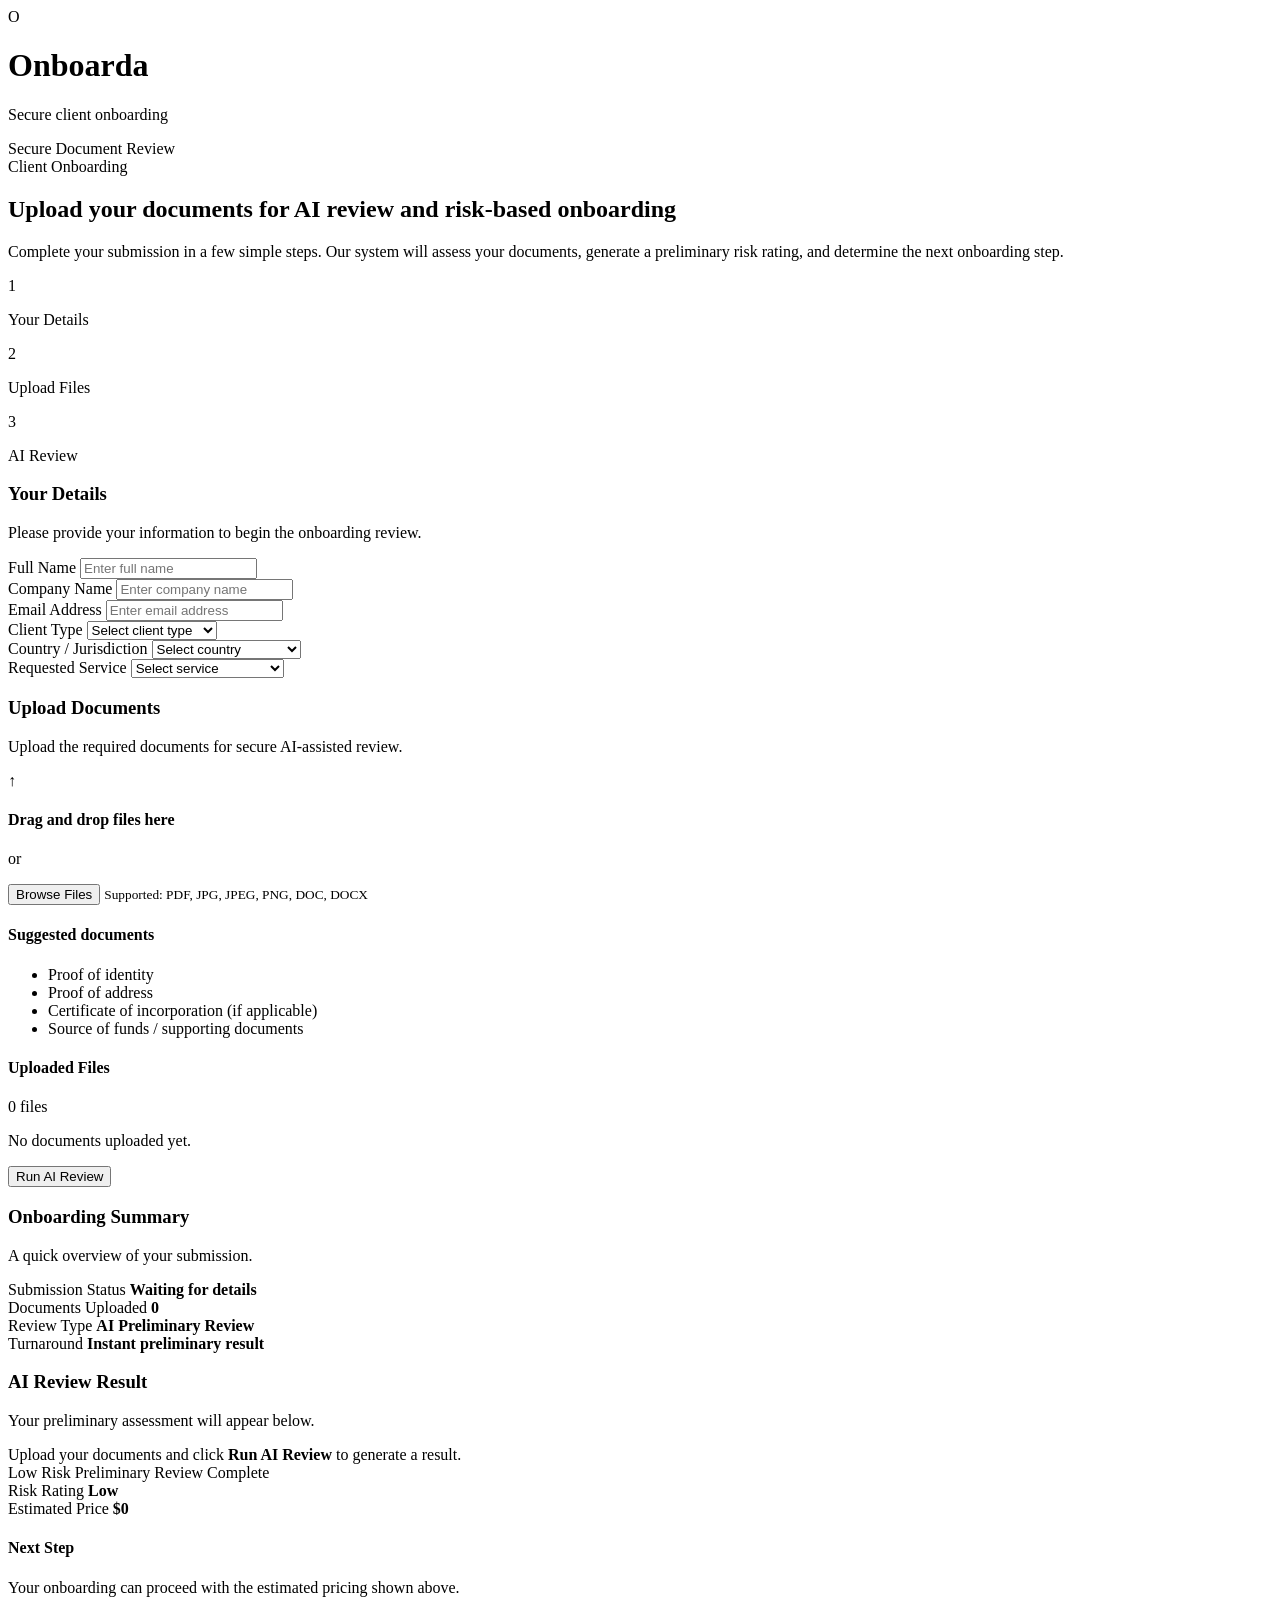
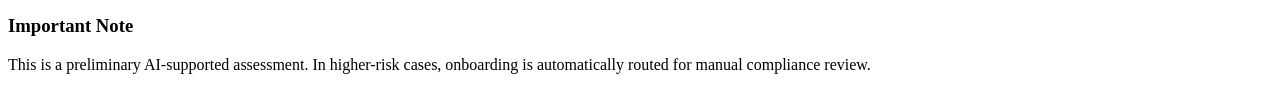
==== commit 3aaff2bd: "Update client-onboarding.html" ====
--- a/client-onboarding.html
+++ b/client-onboarding.html
@@ -4,547 +4,234 @@
   <meta charset="UTF-8" />
   <meta name="viewport" content="width=device-width, initial-scale=1.0" />
   <title>Client Onboarding | Onboarda</title>
-  <link rel="stylesheet" href="styles.css" />
+  <link rel="stylesheet" href="client-onboarding.css" />
 </head>
-<body class="onboarding-body">
-  <header class="onboarding-header">
-    <div class="brand-wrap">
-      <div class="brand-mark">O</div>
-      <div>
-        <p class="brand-label">Onboarda</p>
-        <h1>Client Onboarding Intelligence Portal</h1>
+<body>
+  <div class="page-shell">
+    <header class="topbar">
+      <div class="brand-wrap">
+        <div class="brand-badge">O</div>
+        <div>
+          <h1 class="brand-title">Onboarda</h1>
+          <p class="brand-subtitle">Secure client onboarding</p>
+        </div>
       </div>
-    </div>
-
-    <div class="header-actions">
-      <a href="index.html" class="ghost-btn">Back to Dashboard</a>
-      <button class="primary-btn" id="submitOnboardingBtn" type="button">Submit Review</button>
-    </div>
-  </header>
-
-  <main class="onboarding-shell">
-    <section class="hero-panel">
-      <div class="hero-copy">
-        <span class="hero-badge">AI Validation · AML/CFT Risk Scoring · Risk Pricing</span>
-        <h2>Secure onboarding for regulated client intake</h2>
-        <p>
-          Upload client documents, complete the onboarding profile, run AI-assisted review,
-          assess risk using a weighted AML/CFT scoring model, and generate an indicative fee.
-        </p>
-      </div>
-
-      <div class="hero-stats">
-        <div class="hero-stat-card">
-          <span>Validation Readiness</span>
-          <strong id="readinessScore">0%</strong>
-        </div>
-        <div class="hero-stat-card">
-          <span>Current Risk Level</span>
-          <strong id="heroRiskLevel">Pending</strong>
-        </div>
-        <div class="hero-stat-card">
-          <span>Indicative Fee</span>
-          <strong id="heroPrice">$0</strong>
-        </div>
-      </div>
-    </section>
-
-    <section class="onboarding-grid">
-      <div class="left-column">
-
-        <div class="portal-card">
-          <div class="card-header">
-            <div>
-              <p class="card-label">Step 1</p>
-              <h3>Entity Profile</h3>
-            </div>
-            <span class="status-chip info">Profile Setup</span>
+      <div class="secure-pill">Secure Document Review</div>
+    </header>
+
+    <main class="main-layout">
+      <section class="hero-card">
+        <div class="hero-copy">
+          <span class="eyebrow">Client Onboarding</span>
+          <h2>Upload your documents for AI review and risk-based onboarding</h2>
+          <p>
+            Complete your submission in a few simple steps. Our system will
+            assess your documents, generate a preliminary risk rating, and
+            determine the next onboarding step.
+          </p>
+        </div>
+
+        <div class="hero-steps">
+          <div class="step-item active">
+            <span>1</span>
+            <p>Your Details</p>
           </div>
-
-          <div class="form-grid">
-            <div class="field-group">
-              <label for="entityName">Legal Entity Name</label>
-              <input type="text" id="entityName" placeholder="Enter company or client name" />
-            </div>
-
-            <div class="field-group">
-              <label for="registrationNumber">Registration Number</label>
-              <input type="text" id="registrationNumber" placeholder="C123456" />
-            </div>
-
-            <div class="field-group">
-              <label for="clientType">Client Type</label>
-              <select id="clientType">
-                <option value="">Select type</option>
-                <option value="individual">Individual</option>
-                <option value="corporate">Corporate</option>
-                <option value="trust">Trust</option>
-                <option value="fund">Fund / SPV</option>
-              </select>
-            </div>
-
-            <div class="field-group">
-              <label for="ownershipStructure">Ownership Structure</label>
-              <select id="ownershipStructure">
-                <option value="">Select structure</option>
-                <option value="1">Simple — direct identifiable UBOs</option>
-                <option value="2">1–2 ownership layers</option>
-                <option value="3">3+ ownership layers / nominee shareholders</option>
-                <option value="4">Complex multi-jurisdiction / opaque structure</option>
-              </select>
-            </div>
-
-            <div class="field-group">
-              <label for="beneficialOwners">Beneficial Owners</label>
-              <input type="number" id="beneficialOwners" min="0" placeholder="e.g. 2" />
-            </div>
-
-            <div class="field-group">
-              <label for="jurisdiction">Country of Incorporation</label>
-              <select id="jurisdiction">
-                <option value="">Select jurisdiction</option>
-                <option value="uk">United Kingdom</option>
-                <option value="singapore">Singapore</option>
-                <option value="mauritius">Mauritius</option>
-                <option value="uae">UAE</option>
-                <option value="seychelles">Seychelles</option>
-                <option value="south-africa">South Africa</option>
-                <option value="sanctioned">Sanctioned / Black List Country</option>
-              </select>
-            </div>
-
-            <div class="field-group full-width">
-              <label for="businessActivity">Business Activity / Nature of Business</label>
-              <textarea id="businessActivity" rows="4" placeholder="Describe the business activity"></textarea>
-            </div>
+          <div class="step-line"></div>
+          <div class="step-item">
+            <span>2</span>
+            <p>Upload Files</p>
           </div>
-        </div>
-
-        <div class="portal-card">
-          <div class="card-header">
-            <div>
-              <p class="card-label">Step 2</p>
-              <h3>Risk Questionnaire</h3>
-            </div>
-            <span class="status-chip neutral">Model Inputs</span>
+          <div class="step-line"></div>
+          <div class="step-item">
+            <span>3</span>
+            <p>AI Review</p>
           </div>
-
-          <div class="form-grid">
-            <div class="field-group">
-              <label for="uboNationality">UBO Nationalities</label>
-              <select id="uboNationality">
-                <option value="">Select</option>
-                <option value="1">All UBOs/directors from low-risk jurisdictions</option>
-                <option value="2">Mix of low-risk and standard/emerging nationalities</option>
-                <option value="3">Includes FATF Grey List / high-risk nationalities</option>
-                <option value="4">Includes sanctioned / blacklisted nationalities</option>
-              </select>
-            </div>
-
-            <div class="field-group">
-              <label for="intermediaryJurisdiction">Intermediary Shareholder Jurisdictions</label>
-              <select id="intermediaryJurisdiction">
-                <option value="">Select</option>
-                <option value="1">No intermediaries / all low-risk jurisdictions</option>
-                <option value="2">Standard / emerging jurisdictions</option>
-                <option value="3">Includes FATF Grey List / opaque jurisdictions</option>
-                <option value="4">Includes sanctioned / secrecy jurisdictions</option>
-              </select>
-            </div>
-
-            <div class="field-group">
-              <label for="countriesOfOperation">Countries of Operation</label>
-              <select id="countriesOfOperation">
-                <option value="">Select</option>
-                <option value="1">All low-risk jurisdictions</option>
-                <option value="2">Mostly low-risk with some medium-risk</option>
-                <option value="3">Includes high-risk jurisdictions</option>
-                <option value="4">Predominantly high-risk / sanctioned jurisdictions</option>
-              </select>
-            </div>
-
-            <div class="field-group">
-              <label for="paymentCorridors">Target Markets / Payment Corridors</label>
-              <select id="paymentCorridors">
-                <option value="">Select</option>
-                <option value="1">Developed markets only</option>
-                <option value="2">Mix of developed and emerging markets</option>
-                <option value="3">Predominantly emerging / frontier markets</option>
-                <option value="4">Includes sanctioned / very high-risk markets</option>
-              </select>
-            </div>
-
-            <div class="field-group">
-              <label for="primaryService">Primary Service Required</label>
-              <select id="primaryService">
-                <option value="">Select</option>
-                <option value="1">Domestic payments only</option>
-                <option value="2">Multi-currency corporate accounts</option>
-                <option value="3">Cross-border international transfers</option>
-              </select>
-            </div>
-
-            <div class="field-group">
-              <label for="transactionVolume">Expected Monthly Transaction Volume</label>
-              <select id="transactionVolume">
-                <option value="">Select</option>
-                <option value="1">Under USD 50,000</option>
-                <option value="2">USD 50,000 to USD 500,000</option>
-                <option value="3">USD 500,000 to USD 5,000,000</option>
-                <option value="4">Over USD 5,000,000</option>
-              </select>
-            </div>
-
-            <div class="field-group">
-              <label for="transactionComplexity">Transaction Complexity & Corridors</label>
-              <select id="transactionComplexity">
-                <option value="">Select</option>
-                <option value="1">Simple — single currency, domestic corridors</option>
-                <option value="2">Standard — multi-currency, low-risk corridors</option>
-                <option value="3">Complex — multiple international corridors</option>
-                <option value="4">Very complex — includes high-risk corridors</option>
-              </select>
-            </div>
-
-            <div class="field-group">
-              <label for="industry">Business Sector / Industry</label>
-              <select id="industry">
-                <option value="">Select industry</option>
-                <option value="1">Regulated Financial Institution / Bank</option>
-                <option value="2">Technology / Software / SaaS</option>
-                <option value="2b">Healthcare / Pharmaceuticals</option>
-                <option value="3">Real Estate / Property</option>
-                <option value="3b">Import / Export / International Trade</option>
-                <option value="3c">Management Consulting</option>
-                <option value="4">Cryptocurrency / Virtual Asset Services</option>
-              </select>
-            </div>
-
-            <div class="field-group">
-              <label for="pepStatusInput">PEP Status</label>
-              <select id="pepStatusInput">
-                <option value="">Select</option>
-                <option value="1">No PEP connection</option>
-                <option value="3">Close associate or family member of PEP</option>
-                <option value="3b">Domestic PEP</option>
-                <option value="4">Foreign / International PEP</option>
-              </select>
-            </div>
-
-            <div class="field-group">
-              <label for="adverseMediaInput">Adverse Media / Negative News</label>
-              <select id="adverseMediaInput">
-                <option value="">Select</option>
-                <option value="1">No adverse media identified</option>
-                <option value="2">Minor or unsubstantiated reports</option>
-                <option value="4">Confirmed adverse media / regulatory action</option>
-              </select>
-            </div>
-
-            <div class="field-group">
-              <label for="sourceOfWealth">Source of Wealth</label>
-              <select id="sourceOfWealth">
-                <option value="">Select</option>
-                <option value="1">Business revenue / trading profits</option>
-                <option value="1b">Investment returns / dividends</option>
-                <option value="2">Sale of assets / property</option>
-                <option value="2b">Venture capital / investor funding</option>
-                <option value="1c">Government funding / grants</option>
-                <option value="3">Inheritance / family wealth</option>
-                <option value="3b">Loan / credit facility proceeds</option>
-                <option value="3c">Other</option>
-              </select>
-            </div>
-
-            <div class="field-group">
-              <label for="sourceOfFunds">Initial Source of Funds</label>
-              <select id="sourceOfFunds">
-                <option value="">Select</option>
-                <option value="1">Transfer from company bank account</option>
-                <option value="1b">Parent company / group entity transfer</option>
-                <option value="1c">Client payments / receivables</option>
-                <option value="1d">Revenue from business operations</option>
-                <option value="2">Shareholder / director capital injection</option>
-                <option value="2b">Investment round / fundraise proceeds</option>
-                <option value="3">Loan / credit facility drawdown</option>
-                <option value="2c">Sale of assets / property</option>
-                <option value="3b">Other</option>
-              </select>
-            </div>
-
-            <div class="field-group">
-              <label for="referralMethod">Introduction / Referral Method</label>
-              <select id="referralMethod">
-                <option value="">Select</option>
-                <option value="1">Direct application — client initiated</option>
-                <option value="1b">Introduced by regulated intermediary / agent</option>
-                <option value="3">Introduced by non-regulated intermediary</option>
-                <option value="4">Unsolicited / unknown referral source</option>
-              </select>
-            </div>
-
-            <div class="field-group">
-              <label for="interactionType">Customer Interaction Type</label>
-              <select id="interactionType">
-                <option value="">Select</option>
-                <option value="1">In-person face-to-face meeting</option>
-                <option value="2">Video KYC / video call</option>
-                <option value="2b">Non-face-to-face — low-risk jurisdiction</option>
-                <option value="3">Non-face-to-face — high-risk jurisdiction</option>
-              </select>
-            </div>
-          </div>
-        </div>
-
-        <div class="portal-card">
-          <div class="card-header">
-            <div>
-              <p class="card-label">Step 3</p>
-              <h3>Document Upload Center</h3>
-            </div>
-            <span class="status-chip neutral" id="uploadStatusChip">Awaiting Files</span>
-          </div>
-
-          <div class="upload-zone" id="uploadZone">
-            <input type="file" id="documentUpload" multiple hidden />
-            <div class="upload-content">
+        </div>
+      </section>
+
+      <section class="content-grid">
+        <div class="left-column">
+          <form id="onboardingForm" class="card form-card">
+            <div class="section-head">
+              <h3>Your Details</h3>
+              <p>Please provide your information to begin the onboarding review.</p>
+            </div>
+
+            <div class="form-grid">
+              <div class="input-group">
+                <label for="fullName">Full Name</label>
+                <input type="text" id="fullName" placeholder="Enter full name" required />
+              </div>
+
+              <div class="input-group">
+                <label for="companyName">Company Name</label>
+                <input type="text" id="companyName" placeholder="Enter company name" />
+              </div>
+
+              <div class="input-group">
+                <label for="email">Email Address</label>
+                <input type="email" id="email" placeholder="Enter email address" required />
+              </div>
+
+              <div class="input-group">
+                <label for="clientType">Client Type</label>
+                <select id="clientType" required>
+                  <option value="">Select client type</option>
+                  <option value="individual">Individual</option>
+                  <option value="startup">Startup</option>
+                  <option value="sme">SME</option>
+                  <option value="corporate">Corporate</option>
+                  <option value="trust">Trust / Foundation</option>
+                </select>
+              </div>
+
+              <div class="input-group">
+                <label for="country">Country / Jurisdiction</label>
+                <select id="country" required>
+                  <option value="">Select country</option>
+                  <option value="mauritius">Mauritius</option>
+                  <option value="singapore">Singapore</option>
+                  <option value="uae">United Arab Emirates</option>
+                  <option value="uk">United Kingdom</option>
+                  <option value="south-africa">South Africa</option>
+                  <option value="seychelles">Seychelles</option>
+                  <option value="bvi">British Virgin Islands</option>
+                  <option value="other">Other</option>
+                </select>
+              </div>
+
+              <div class="input-group">
+                <label for="serviceLevel">Requested Service</label>
+                <select id="serviceLevel" required>
+                  <option value="">Select service</option>
+                  <option value="basic">Basic onboarding</option>
+                  <option value="standard">Standard onboarding</option>
+                  <option value="enhanced">Enhanced onboarding</option>
+                </select>
+              </div>
+            </div>
+          </form>
+
+          <section class="card upload-card">
+            <div class="section-head">
+              <h3>Upload Documents</h3>
+              <p>Upload the required documents for secure AI-assisted review.</p>
+            </div>
+
+            <div id="uploadArea" class="upload-area">
+              <input type="file" id="documentUpload" multiple hidden />
               <div class="upload-icon">↑</div>
-              <h4>Drag and drop documents here</h4>
-              <p>Upload multiple files for identity, corporate, and supporting verification.</p>
-              <button type="button" class="primary-btn" id="browseFilesBtn">Browse Files</button>
-            </div>
-          </div>
-
-          <div class="required-docs">
-            <h4>Suggested Required Documents</h4>
-            <div class="doc-tags">
-              <span>Passport / National ID</span>
-              <span>Proof of Address</span>
-              <span>Certificate of Incorporation</span>
-              <span>Shareholder Register</span>
-              <span>Source of Funds</span>
-              <span>Bank Statement</span>
-            </div>
-          </div>
-
-          <div class="file-list-wrap">
-            <div class="subsection-head">
-              <h4>Uploaded Documents</h4>
-              <span id="fileCountBadge">0 files</span>
-            </div>
-            <div id="fileList" class="file-list empty-state">
-              <p>No documents uploaded yet.</p>
-            </div>
-          </div>
-        </div>
-
-        <div class="portal-card">
-          <div class="card-header">
-            <div>
-              <p class="card-label">Step 4</p>
-              <h3>AI Validation Results</h3>
-            </div>
-            <span class="status-chip success">Assessment Engine</span>
-          </div>
-
-          <div class="validation-grid">
-            <div class="mini-metric">
-              <span>Document Classification</span>
-              <strong id="classificationStatus">Pending</strong>
-            </div>
-            <div class="mini-metric">
-              <span>Field Extraction</span>
-              <strong id="extractionStatus">Pending</strong>
-            </div>
-            <div class="mini-metric">
-              <span>Cross Validation</span>
-              <strong id="crossValidationStatus">Pending</strong>
-            </div>
-            <div class="mini-metric">
-              <span>Average Confidence</span>
-              <strong id="confidenceScore">0%</strong>
-            </div>
-          </div>
-
-          <div class="issues-panel">
-            <div class="subsection-head">
-              <h4>Validation Alerts</h4>
-              <span class="muted-text">AI + rules engine findings</span>
-            </div>
-            <ul id="validationAlerts" class="alert-list">
-              <li>No validation issues detected yet.</li>
-            </ul>
-          </div>
-        </div>
-      </div>
-
-      <aside class="right-column">
-        <div class="portal-card side-card">
-          <div class="card-header">
-            <div>
-              <p class="card-label">Screening</p>
-              <h3>Risk Screening Overview</h3>
-            </div>
-            <span class="status-chip warning">Review Enabled</span>
-          </div>
-
-          <div class="screening-list">
-            <div class="screening-item">
-              <div>
-                <h4>Sanctions Screening</h4>
-                <p>Restricted geography and high-risk override checks</p>
-              </div>
-              <span class="screening-badge watch" id="sanctionsStatus">Pending</span>
-            </div>
-
-            <div class="screening-item">
-              <div>
-                <h4>PEP Screening</h4>
-                <p>Politically exposed person review</p>
-              </div>
-              <span class="screening-badge watch" id="pepStatus">Pending</span>
-            </div>
-
-            <div class="screening-item">
-              <div>
-                <h4>Adverse Media</h4>
-                <p>Negative news and reputational review</p>
-              </div>
-              <span class="screening-badge watch" id="adverseMediaStatus">Pending</span>
-            </div>
-
-            <div class="screening-item">
-              <div>
-                <h4>Jurisdiction Risk</h4>
-                <p>Geographic exposure assessment</p>
-              </div>
-              <span class="screening-badge watch" id="jurisdictionStatus">Pending</span>
-            </div>
-          </div>
-        </div>
-
-        <div class="portal-card side-card">
-          <div class="card-header">
-            <div>
-              <p class="card-label">Scoring</p>
-              <h3>Risk Rating</h3>
-            </div>
-            <span class="status-chip neutral" id="riskChip">Pending</span>
-          </div>
-
-          <div class="risk-score-panel">
-            <div class="risk-ring" id="riskRing">
-              <div class="risk-ring-inner">
-                <span id="riskScoreNumber">0</span>
-                <small>/100</small>
-              </div>
-            </div>
-
-            <div class="risk-summary">
-              <h4 id="riskSummaryTitle">Awaiting Assessment</h4>
-              <p id="riskSummaryText">
-                Complete the onboarding profile, upload the documents, and run the AI assessment to generate a weighted risk outcome.
-              </p>
-            </div>
-          </div>
-
-          <div class="risk-breakdown">
-            <div class="breakdown-row">
-              <span>Dimension 1 — Customer / Entity</span>
-              <strong id="dimension1Score">0.00</strong>
-            </div>
-            <div class="breakdown-row">
-              <span>Dimension 2 — Geographic</span>
-              <strong id="dimension2Score">0.00</strong>
-            </div>
-            <div class="breakdown-row">
-              <span>Dimension 3 — Product / Service</span>
-              <strong id="dimension3Score">0.00</strong>
-            </div>
-            <div class="breakdown-row">
-              <span>Dimension 4 — Industry / Sector</span>
-              <strong id="dimension4Score">0.00</strong>
-            </div>
-            <div class="breakdown-row">
-              <span>Dimension 5 — Delivery Channel</span>
-              <strong id="dimension5Score">0.00</strong>
-            </div>
-          </div>
-        </div>
-
-        <div class="portal-card side-card">
-          <div class="card-header">
-            <div>
-              <p class="card-label">Pricing</p>
-              <h3>Indicative Onboarding Fee</h3>
-            </div>
-            <span class="status-chip success">Auto Calculated</span>
-          </div>
-
-          <div class="price-panel">
-            <h2 id="priceOutput">$0</h2>
-            <p id="priceTier">Awaiting risk assessment</p>
-          </div>
-
-          <div class="price-breakdown">
-            <div class="breakdown-row">
-              <span>Base Review Fee</span>
-              <strong id="baseFee">$250</strong>
-            </div>
-            <div class="breakdown-row">
-              <span>Complexity Adjustment</span>
-              <strong id="complexityFee">$0</strong>
-            </div>
-            <div class="breakdown-row">
-              <span>Risk Adjustment</span>
-              <strong id="riskFee">$0</strong>
-            </div>
-          </div>
-        </div>
-
-        <div class="portal-card side-card">
-          <div class="card-header">
-            <div>
-              <p class="card-label">Decision</p>
-              <h3>Onboarding Outcome</h3>
-            </div>
-            <span class="status-chip neutral" id="outcomeChip">Awaiting Review</span>
-          </div>
-
-          <div class="outcome-box">
-            <h4 id="outcomeTitle">Assessment Not Yet Run</h4>
-            <p id="outcomeText">
-              Run the AI assessment to generate a risk-based onboarding recommendation.
+              <h4>Drag and drop files here</h4>
+              <p>or</p>
+              <button type="button" id="browseBtn" class="secondary-btn">Browse Files</button>
+              <small>Supported: PDF, JPG, JPEG, PNG, DOC, DOCX</small>
+            </div>
+
+            <div class="requirements-box">
+              <h4>Suggested documents</h4>
+              <ul>
+                <li>Proof of identity</li>
+                <li>Proof of address</li>
+                <li>Certificate of incorporation (if applicable)</li>
+                <li>Source of funds / supporting documents</li>
+              </ul>
+            </div>
+
+            <div class="file-list-wrap">
+              <div class="file-list-head">
+                <h4>Uploaded Files</h4>
+                <span id="fileCount">0 files</span>
+              </div>
+              <div id="fileList" class="file-list empty">
+                No documents uploaded yet.
+              </div>
+            </div>
+
+            <div class="action-row">
+              <button type="button" id="reviewBtn" class="primary-btn">
+                Run AI Review
+              </button>
+            </div>
+          </section>
+        </div>
+
+        <aside class="right-column">
+          <section class="card summary-card">
+            <div class="section-head">
+              <h3>Onboarding Summary</h3>
+              <p>A quick overview of your submission.</p>
+            </div>
+
+            <div class="summary-list">
+              <div class="summary-item">
+                <span>Submission Status</span>
+                <strong id="submissionStatus">Waiting for details</strong>
+              </div>
+              <div class="summary-item">
+                <span>Documents Uploaded</span>
+                <strong id="summaryDocs">0</strong>
+              </div>
+              <div class="summary-item">
+                <span>Review Type</span>
+                <strong>AI Preliminary Review</strong>
+              </div>
+              <div class="summary-item">
+                <span>Turnaround</span>
+                <strong>Instant preliminary result</strong>
+              </div>
+            </div>
+          </section>
+
+          <section class="card result-card" id="resultCard">
+            <div class="section-head">
+              <h3>AI Review Result</h3>
+              <p>Your preliminary assessment will appear below.</p>
+            </div>
+
+            <div id="resultState" class="result-placeholder">
+              Upload your documents and click <strong>Run AI Review</strong> to
+              generate a result.
+            </div>
+
+            <div id="resultContent" class="result-content hidden">
+              <div class="risk-top">
+                <span id="riskBadge" class="risk-badge">Low Risk</span>
+                <span id="reviewStatus" class="review-status">Preliminary Review Complete</span>
+              </div>
+
+              <div class="result-metrics">
+                <div class="metric-box">
+                  <span>Risk Rating</span>
+                  <strong id="riskLevelText">Low</strong>
+                </div>
+                <div class="metric-box">
+                  <span>Estimated Price</span>
+                  <strong id="priceText">$0</strong>
+                </div>
+              </div>
+
+              <div class="next-step-box" id="nextStepBox">
+                <h4>Next Step</h4>
+                <p id="nextStepText">
+                  Your onboarding can proceed with the estimated pricing shown above.
+                </p>
+              </div>
+            </div>
+          </section>
+
+          <section class="card note-card">
+            <div class="section-head">
+              <h3>Important Note</h3>
+            </div>
+            <p class="note-text">
+              This is a preliminary AI-supported assessment. In higher-risk cases,
+              onboarding is automatically routed for manual compliance review.
             </p>
-          </div>
-
-          <button class="secondary-btn full-btn" id="runAssessmentBtn" type="button">
-            Run AI Assessment
-          </button>
-        </div>
-      </aside>
-    </section>
-
-    <section class="portal-card timeline-card">
-      <div class="card-header">
-        <div>
-          <p class="card-label">Audit Trail</p>
-          <h3>Activity Timeline</h3>
-        </div>
-        <span class="status-chip neutral">Live Log</span>
-      </div>
-
-      <div class="timeline" id="activityTimeline">
-        <div class="timeline-item">
-          <span class="timeline-dot"></span>
-          <div>
-            <h4>Portal initialized</h4>
-            <p>Client onboarding workspace is ready for document submission and AI assessment.</p>
-          </div>
-        </div>
-      </div>
-    </section>
-  </main>
+          </section>
+        </aside>
+      </section>
+    </main>
+  </div>
 
   <script src="client-onboarding.js"></script>
 </body>
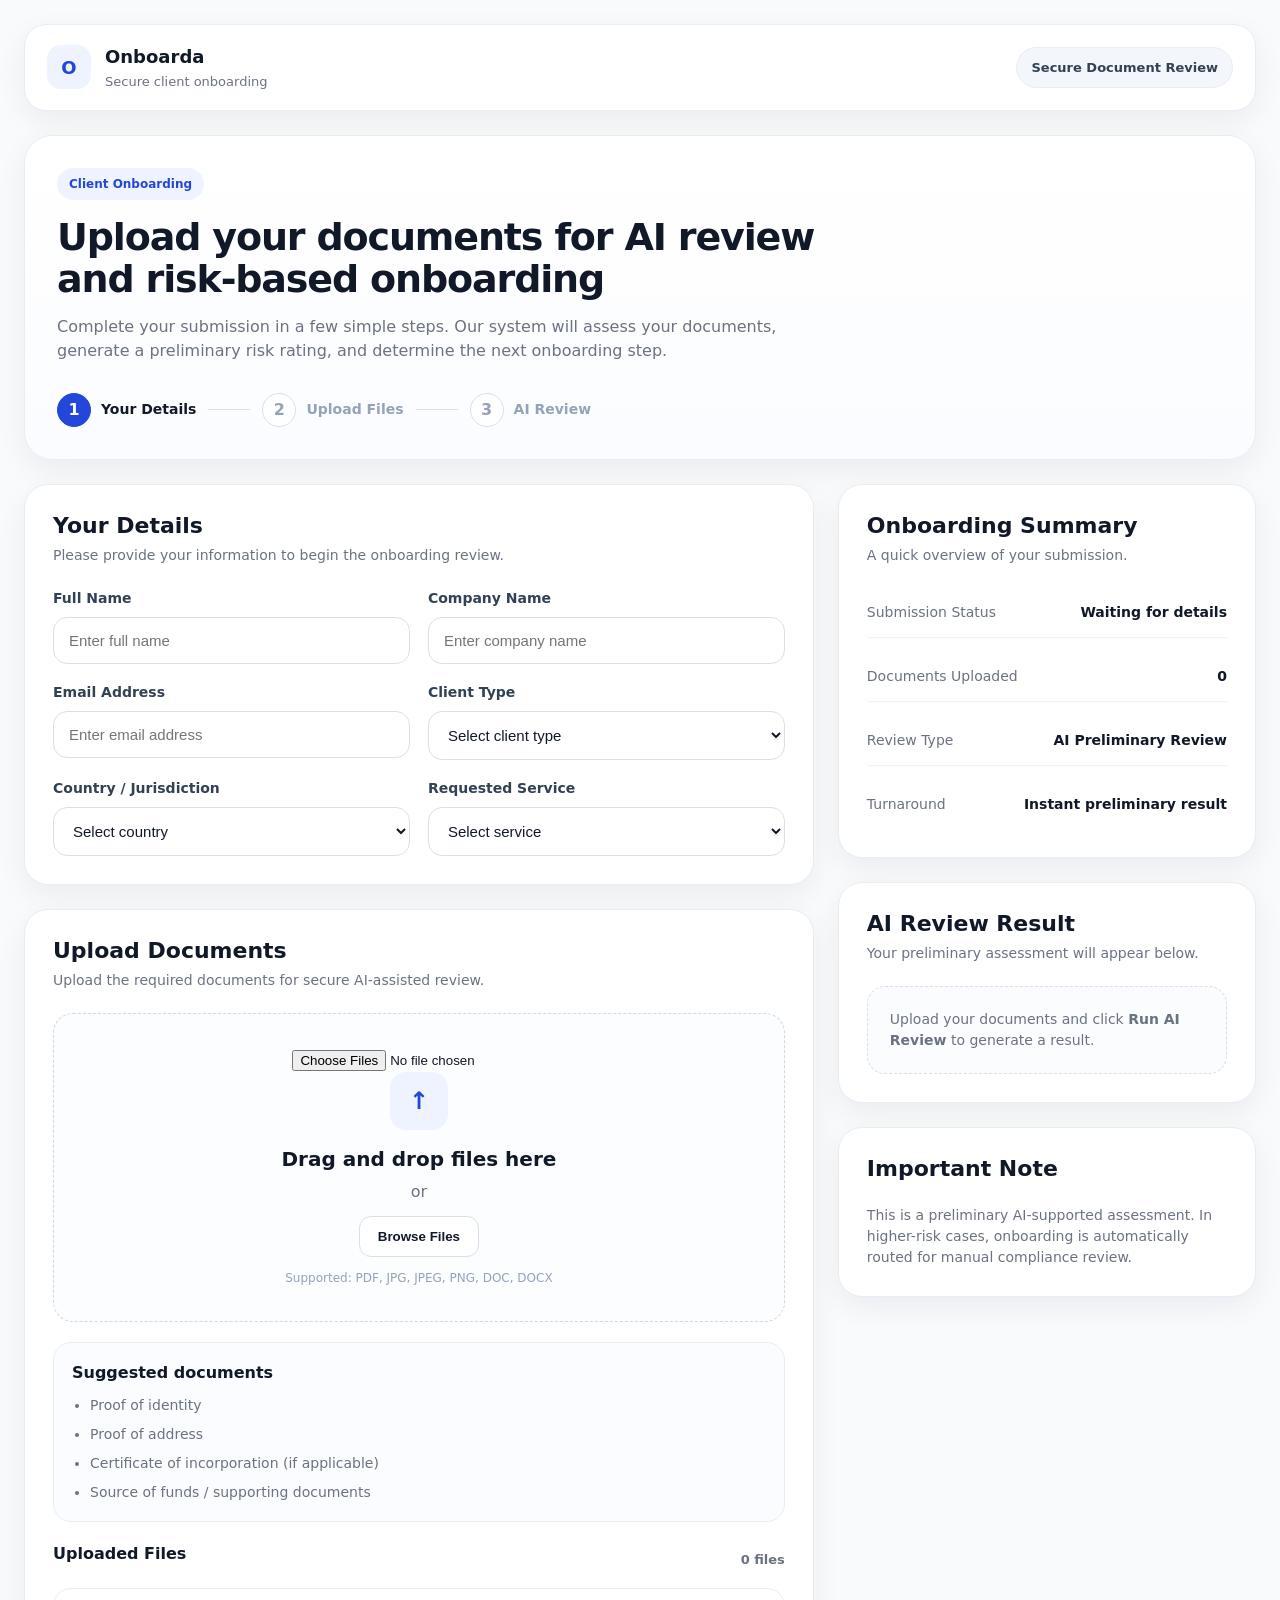
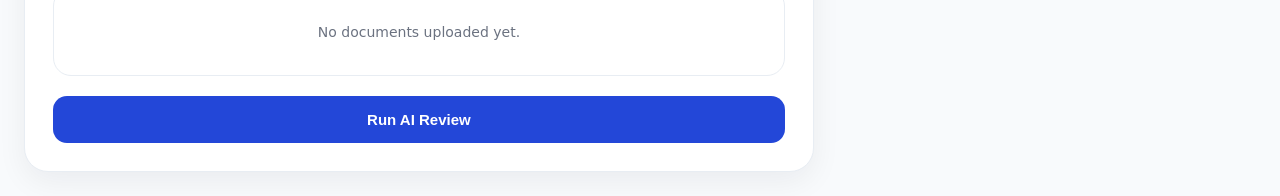
==== commit 54120b3f: "Update client-onboarding.html" ====
--- a/client-onboarding.html
+++ b/client-onboarding.html
@@ -113,46 +113,46 @@
           </form>
 
           <section class="card upload-card">
-            <div class="section-head">
-              <h3>Upload Documents</h3>
-              <p>Upload the required documents for secure AI-assisted review.</p>
-            </div>
-
-            <div id="uploadArea" class="upload-area">
-              <input type="file" id="documentUpload" multiple hidden />
-              <div class="upload-icon">↑</div>
-              <h4>Drag and drop files here</h4>
-              <p>or</p>
-              <button type="button" id="browseBtn" class="secondary-btn">Browse Files</button>
-              <small>Supported: PDF, JPG, JPEG, PNG, DOC, DOCX</small>
-            </div>
-
-            <div class="requirements-box">
-              <h4>Suggested documents</h4>
-              <ul>
-                <li>Proof of identity</li>
-                <li>Proof of address</li>
-                <li>Certificate of incorporation (if applicable)</li>
-                <li>Source of funds / supporting documents</li>
-              </ul>
-            </div>
-
-            <div class="file-list-wrap">
-              <div class="file-list-head">
-                <h4>Uploaded Files</h4>
-                <span id="fileCount">0 files</span>
-              </div>
-              <div id="fileList" class="file-list empty">
-                No documents uploaded yet.
-              </div>
-            </div>
-
-            <div class="action-row">
-              <button type="button" id="reviewBtn" class="primary-btn">
-                Run AI Review
-              </button>
-            </div>
-          </section>
+  <div class="section-head">
+    <h3>Upload Documents</h3>
+    <p>Upload the required documents for secure AI-assisted review.</p>
+  </div>
+
+  <div id="uploadArea" class="upload-area">
+    <input type="file" id="documentUpload" multiple accept=".pdf,.jpg,.jpeg,.png,.doc,.docx" />
+    <div class="upload-icon">↑</div>
+    <h4>Drag and drop files here</h4>
+    <p>or</p>
+    <button type="button" id="browseBtn" class="secondary-btn">Browse Files</button>
+    <small>Supported: PDF, JPG, JPEG, PNG, DOC, DOCX</small>
+  </div>
+
+  <div class="requirements-box">
+    <h4>Suggested documents</h4>
+    <ul>
+      <li>Proof of identity</li>
+      <li>Proof of address</li>
+      <li>Certificate of incorporation (if applicable)</li>
+      <li>Source of funds / supporting documents</li>
+    </ul>
+  </div>
+
+  <div class="file-list-wrap">
+    <div class="file-list-head">
+      <h4>Uploaded Files</h4>
+      <span id="fileCount">0 files</span>
+    </div>
+    <div id="fileList" class="file-list empty">
+      No documents uploaded yet.
+    </div>
+  </div>
+
+  <div class="action-row">
+    <button type="button" id="reviewBtn" class="primary-btn">
+      Run AI Review
+    </button>
+  </div>
+</section>
         </div>
 
         <aside class="right-column">
--- a/client-onboarding.css
+++ b/client-onboarding.css
@@ -0,0 +1,605 @@
+* {
+  margin: 0;
+  padding: 0;
+  box-sizing: border-box;
+}
+
+:root {
+  --bg: #ffffff;
+  --card: #ffffff;
+  --border: #e8edf3;
+  --border-dark: #d8e0ea;
+  --text: #111827;
+  --muted: #6b7280;
+  --primary: #2347d8;
+  --primary-soft: #eef3ff;
+  --success-bg: #ecfdf3;
+  --success-text: #027a48;
+  --warning-bg: #fffaeb;
+  --warning-text: #b54708;
+  --danger-bg: #fef3f2;
+  --danger-text: #b42318;
+  --shadow: 0 10px 30px rgba(17, 24, 39, 0.06);
+  --radius-lg: 24px;
+  --radius-md: 16px;
+  --radius-sm: 12px;
+}
+
+body {
+  font-family: Inter, ui-sans-serif, system-ui, -apple-system, BlinkMacSystemFont, "Segoe UI", sans-serif;
+  background: #f8fafc;
+  color: var(--text);
+  line-height: 1.5;
+}
+
+.page-shell {
+  min-height: 100vh;
+  padding: 24px;
+}
+
+.topbar {
+  max-width: 1380px;
+  margin: 0 auto 24px;
+  background: var(--card);
+  border: 1px solid var(--border);
+  border-radius: 22px;
+  padding: 18px 22px;
+  display: flex;
+  align-items: center;
+  justify-content: space-between;
+  box-shadow: var(--shadow);
+}
+
+.brand-wrap {
+  display: flex;
+  align-items: center;
+  gap: 14px;
+}
+
+.brand-badge {
+  width: 44px;
+  height: 44px;
+  border-radius: 14px;
+  background: var(--primary-soft);
+  color: var(--primary);
+  display: flex;
+  align-items: center;
+  justify-content: center;
+  font-weight: 800;
+  font-size: 18px;
+}
+
+.brand-title {
+  font-size: 18px;
+  font-weight: 700;
+}
+
+.brand-subtitle {
+  font-size: 13px;
+  color: var(--muted);
+  margin-top: 2px;
+}
+
+.secure-pill {
+  padding: 10px 14px;
+  border-radius: 999px;
+  background: #f3f6fb;
+  border: 1px solid var(--border);
+  font-size: 13px;
+  color: #334155;
+  font-weight: 600;
+}
+
+.main-layout {
+  max-width: 1380px;
+  margin: 0 auto;
+}
+
+.hero-card {
+  background: linear-gradient(180deg, #ffffff 0%, #fbfcff 100%);
+  border: 1px solid var(--border);
+  border-radius: 28px;
+  padding: 32px;
+  box-shadow: var(--shadow);
+  margin-bottom: 24px;
+}
+
+.hero-copy .eyebrow {
+  display: inline-block;
+  background: var(--primary-soft);
+  color: var(--primary);
+  border-radius: 999px;
+  padding: 7px 12px;
+  font-size: 12px;
+  font-weight: 700;
+  margin-bottom: 16px;
+}
+
+.hero-copy h2 {
+  font-size: 38px;
+  line-height: 1.12;
+  letter-spacing: -0.03em;
+  max-width: 760px;
+  margin-bottom: 14px;
+}
+
+.hero-copy p {
+  color: var(--muted);
+  font-size: 16px;
+  max-width: 760px;
+}
+
+.hero-steps {
+  display: flex;
+  align-items: center;
+  gap: 12px;
+  margin-top: 30px;
+  flex-wrap: wrap;
+}
+
+.step-item {
+  display: flex;
+  align-items: center;
+  gap: 10px;
+  color: #94a3b8;
+}
+
+.step-item span {
+  width: 34px;
+  height: 34px;
+  border-radius: 999px;
+  border: 1px solid var(--border-dark);
+  display: flex;
+  align-items: center;
+  justify-content: center;
+  font-weight: 700;
+  background: #fff;
+}
+
+.step-item p {
+  font-size: 14px;
+  font-weight: 600;
+}
+
+.step-item.active {
+  color: var(--text);
+}
+
+.step-item.active span {
+  background: var(--primary);
+  border-color: var(--primary);
+  color: white;
+}
+
+.step-line {
+  width: 42px;
+  height: 1px;
+  background: var(--border-dark);
+}
+
+.content-grid {
+  display: grid;
+  grid-template-columns: 1.7fr 0.9fr;
+  gap: 24px;
+}
+
+.left-column,
+.right-column {
+  display: flex;
+  flex-direction: column;
+  gap: 24px;
+}
+
+.card {
+  background: var(--card);
+  border: 1px solid var(--border);
+  border-radius: var(--radius-lg);
+  box-shadow: var(--shadow);
+}
+
+.form-card,
+.upload-card,
+.summary-card,
+.result-card,
+.note-card {
+  padding: 28px;
+}
+
+.section-head {
+  margin-bottom: 22px;
+}
+
+.section-head h3 {
+  font-size: 22px;
+  line-height: 1.2;
+  margin-bottom: 6px;
+}
+
+.section-head p {
+  color: var(--muted);
+  font-size: 14px;
+}
+
+.form-grid {
+  display: grid;
+  grid-template-columns: repeat(2, minmax(0, 1fr));
+  gap: 18px;
+}
+
+.input-group {
+  display: flex;
+  flex-direction: column;
+  gap: 8px;
+}
+
+.input-group label {
+  font-size: 14px;
+  font-weight: 600;
+  color: #334155;
+}
+
+.input-group input,
+.input-group select {
+  width: 100%;
+  border: 1px solid var(--border-dark);
+  background: #fff;
+  border-radius: 14px;
+  padding: 14px 15px;
+  font-size: 15px;
+  color: var(--text);
+  outline: none;
+  transition: 0.2s ease;
+}
+
+.input-group input:focus,
+.input-group select:focus {
+  border-color: var(--primary);
+  box-shadow: 0 0 0 4px rgba(35, 71, 216, 0.08);
+}
+
+.upload-area {
+  border: 1.5px dashed #cfd8e3;
+  border-radius: 20px;
+  background: #fbfdff;
+  padding: 34px 24px;
+  text-align: center;
+  transition: 0.2s ease;
+}
+
+.upload-area.dragover {
+  border-color: var(--primary);
+  background: var(--primary-soft);
+}
+
+.upload-icon {
+  width: 58px;
+  height: 58px;
+  margin: 0 auto 14px;
+  border-radius: 16px;
+  background: var(--primary-soft);
+  color: var(--primary);
+  display: flex;
+  align-items: center;
+  justify-content: center;
+  font-size: 24px;
+  font-weight: 700;
+}
+
+.upload-area h4 {
+  font-size: 20px;
+  margin-bottom: 6px;
+}
+
+.upload-area p {
+  color: var(--muted);
+  margin-bottom: 12px;
+}
+
+.upload-area small {
+  display: block;
+  margin-top: 12px;
+  color: #94a3b8;
+  font-size: 12px;
+}
+
+.secondary-btn,
+.primary-btn {
+  border: none;
+  cursor: pointer;
+  transition: 0.2s ease;
+  font-weight: 700;
+}
+
+.secondary-btn {
+  background: #fff;
+  border: 1px solid var(--border-dark);
+  color: var(--text);
+  padding: 12px 18px;
+  border-radius: 12px;
+}
+
+.secondary-btn:hover {
+  background: #f8fafc;
+}
+
+.primary-btn {
+  width: 100%;
+  background: var(--primary);
+  color: #fff;
+  padding: 15px 20px;
+  border-radius: 14px;
+  font-size: 15px;
+}
+
+.primary-btn:hover {
+  transform: translateY(-1px);
+  opacity: 0.96;
+}
+
+.requirements-box {
+  margin-top: 20px;
+  background: #fafcff;
+  border: 1px solid var(--border);
+  border-radius: 18px;
+  padding: 18px;
+}
+
+.requirements-box h4,
+.file-list-head h4,
+.next-step-box h4 {
+  font-size: 16px;
+  margin-bottom: 10px;
+}
+
+.requirements-box ul {
+  padding-left: 18px;
+  color: var(--muted);
+  display: grid;
+  gap: 8px;
+  font-size: 14px;
+}
+
+.file-list-wrap {
+  margin-top: 20px;
+}
+
+.file-list-head {
+  display: flex;
+  align-items: center;
+  justify-content: space-between;
+  margin-bottom: 12px;
+}
+
+.file-list-head span {
+  font-size: 13px;
+  color: var(--muted);
+  font-weight: 600;
+}
+
+.file-list {
+  border: 1px solid var(--border);
+  border-radius: 18px;
+  padding: 12px;
+  background: #fff;
+  min-height: 88px;
+}
+
+.file-list.empty {
+  display: flex;
+  align-items: center;
+  justify-content: center;
+  color: var(--muted);
+  font-size: 14px;
+}
+
+.file-item {
+  display: flex;
+  align-items: center;
+  justify-content: space-between;
+  gap: 12px;
+  border: 1px solid var(--border);
+  border-radius: 14px;
+  padding: 12px 14px;
+  background: #fcfdff;
+}
+
+.file-item + .file-item {
+  margin-top: 10px;
+}
+
+.file-info {
+  min-width: 0;
+}
+
+.file-name {
+  font-size: 14px;
+  font-weight: 600;
+  color: var(--text);
+  word-break: break-word;
+}
+
+.file-meta {
+  font-size: 12px;
+  color: var(--muted);
+  margin-top: 4px;
+}
+
+.file-status {
+  font-size: 12px;
+  font-weight: 700;
+  padding: 8px 10px;
+  border-radius: 999px;
+  white-space: nowrap;
+  background: var(--primary-soft);
+  color: var(--primary);
+}
+
+.action-row {
+  margin-top: 20px;
+}
+
+.summary-list {
+  display: grid;
+  gap: 14px;
+}
+
+.summary-item {
+  display: flex;
+  align-items: center;
+  justify-content: space-between;
+  gap: 14px;
+  padding: 14px 0;
+  border-bottom: 1px solid #eef2f7;
+}
+
+.summary-item:last-child {
+  border-bottom: none;
+}
+
+.summary-item span {
+  color: var(--muted);
+  font-size: 14px;
+}
+
+.summary-item strong {
+  font-size: 14px;
+  text-align: right;
+}
+
+.result-placeholder {
+  background: #fbfcfe;
+  border: 1px dashed var(--border-dark);
+  border-radius: 18px;
+  padding: 22px;
+  font-size: 14px;
+  color: var(--muted);
+}
+
+.result-content.hidden {
+  display: none;
+}
+
+.risk-top {
+  display: flex;
+  align-items: center;
+  justify-content: space-between;
+  gap: 12px;
+  flex-wrap: wrap;
+  margin-bottom: 20px;
+}
+
+.risk-badge,
+.review-status {
+  padding: 10px 14px;
+  border-radius: 999px;
+  font-size: 13px;
+  font-weight: 700;
+}
+
+.risk-badge.low {
+  background: var(--success-bg);
+  color: var(--success-text);
+}
+
+.risk-badge.medium {
+  background: var(--warning-bg);
+  color: var(--warning-text);
+}
+
+.risk-badge.high {
+  background: var(--danger-bg);
+  color: var(--danger-text);
+}
+
+.review-status {
+  background: #f3f6fb;
+  color: #475467;
+}
+
+.result-metrics {
+  display: grid;
+  grid-template-columns: repeat(2, minmax(0, 1fr));
+  gap: 14px;
+  margin-bottom: 18px;
+}
+
+.metric-box {
+  border: 1px solid var(--border);
+  border-radius: 18px;
+  padding: 18px;
+  background: #fcfdff;
+}
+
+.metric-box span {
+  display: block;
+  color: var(--muted);
+  font-size: 13px;
+  margin-bottom: 8px;
+}
+
+.metric-box strong {
+  font-size: 22px;
+  line-height: 1.1;
+}
+
+.next-step-box {
+  border: 1px solid var(--border);
+  border-radius: 18px;
+  padding: 18px;
+  background: #fff;
+}
+
+.next-step-box p {
+  color: #475467;
+  font-size: 14px;
+}
+
+.note-text {
+  color: var(--muted);
+  font-size: 14px;
+}
+
+@media (max-width: 1100px) {
+  .content-grid {
+    grid-template-columns: 1fr;
+  }
+}
+
+@media (max-width: 768px) {
+  .page-shell {
+    padding: 14px;
+  }
+
+  .topbar {
+    padding: 16px;
+    flex-direction: column;
+    gap: 14px;
+    align-items: flex-start;
+  }
+
+  .hero-card {
+    padding: 24px;
+  }
+
+  .hero-copy h2 {
+    font-size: 30px;
+  }
+
+  .form-grid,
+  .result-metrics {
+    grid-template-columns: 1fr;
+  }
+
+  .form-card,
+  .upload-card,
+  .summary-card,
+  .result-card,
+  .note-card {
+    padding: 22px;
+  }
+
+  .risk-top {
+    align-items: flex-start;
+    flex-direction: column;
+  }
+}
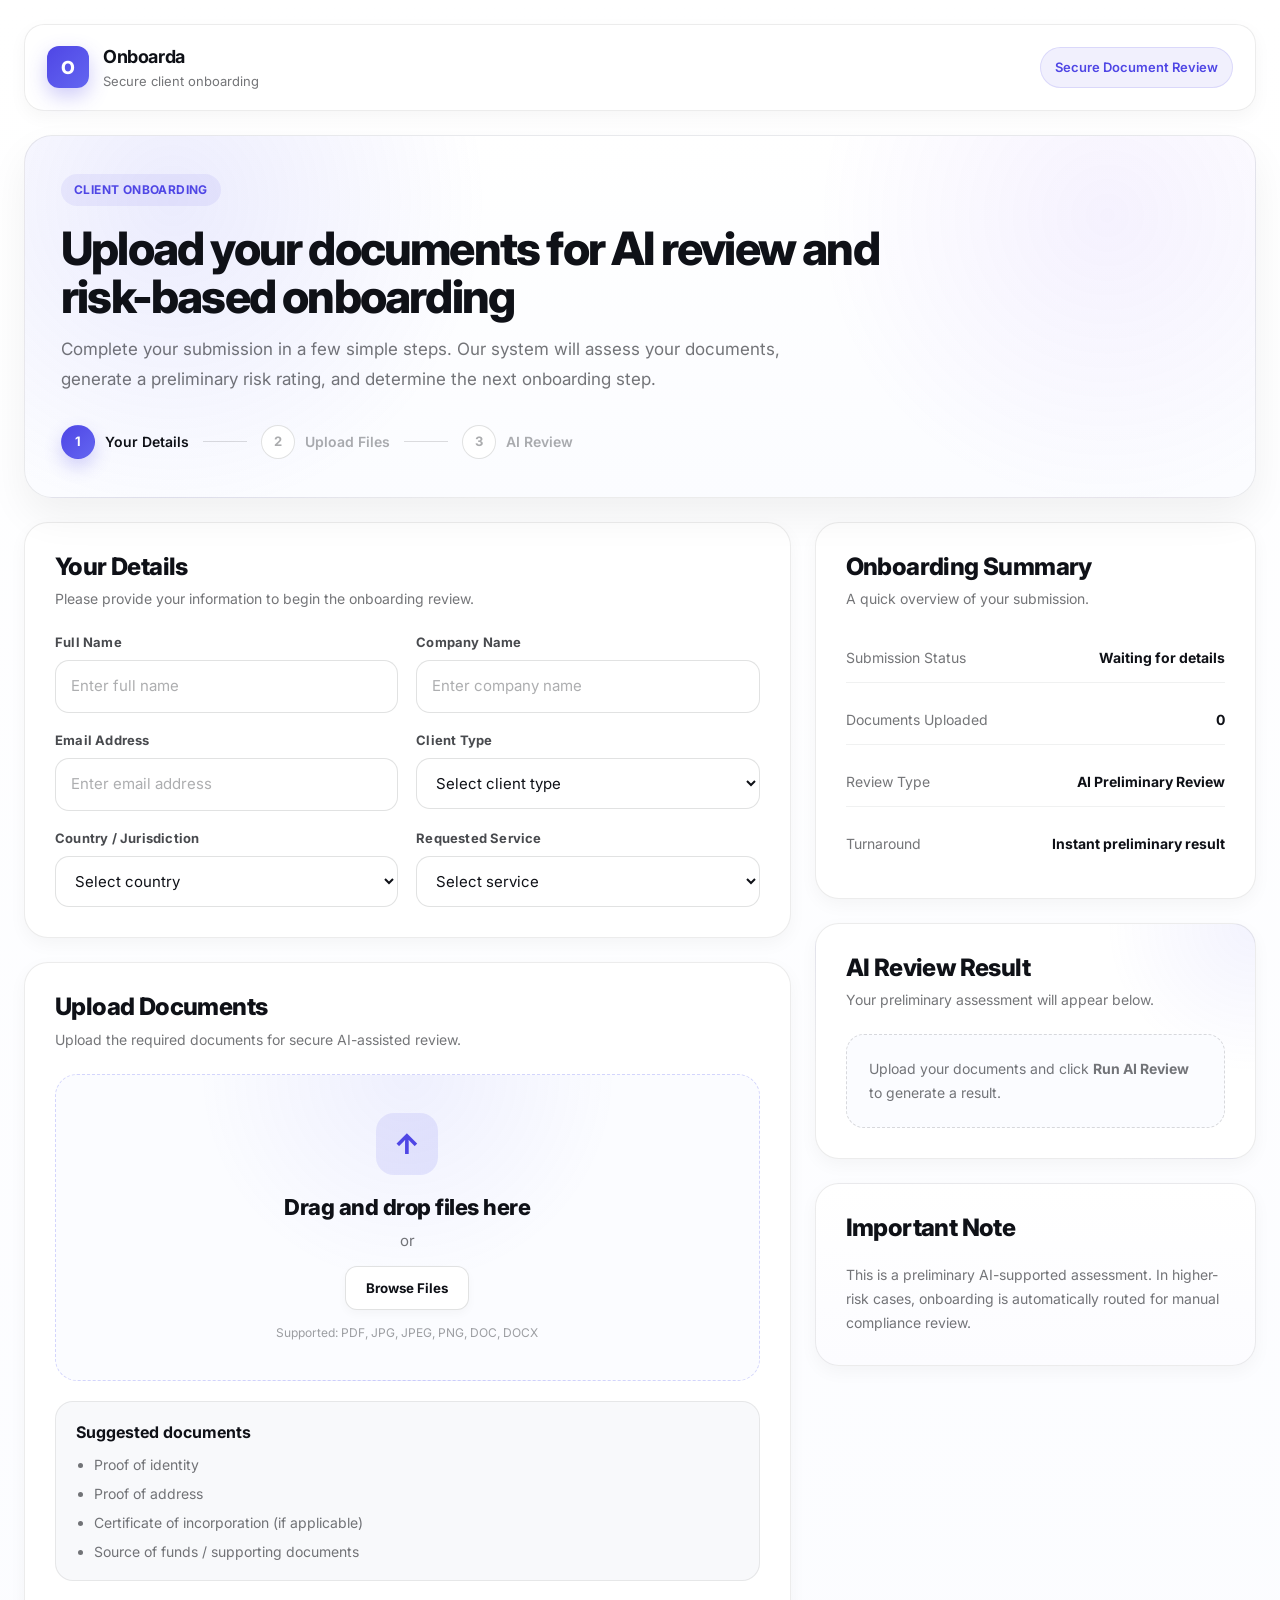
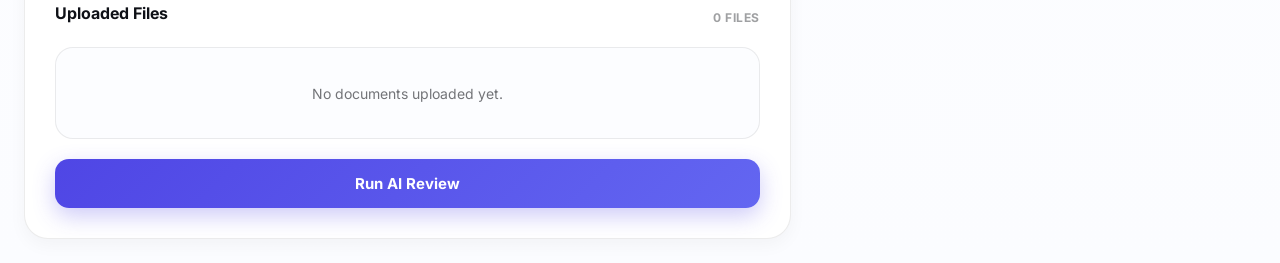
==== commit 699545fd: "Update client-onboarding.html" ====
--- a/client-onboarding.html
+++ b/client-onboarding.html
@@ -1,6 +1,10 @@
 <!DOCTYPE html>
 <html lang="en">
 <head>
+  <link rel="preconnect" href="https://fonts.googleapis.com">
+<link rel="preconnect" href="https://fonts.gstatic.com" crossorigin>
+<link href="https://fonts.googleapis.com/css2?family=Inter:wght@400;500;600;700;800&display=swap" rel="stylesheet">
+  
   <meta charset="UTF-8" />
   <meta name="viewport" content="width=device-width, initial-scale=1.0" />
   <title>Client Onboarding | Onboarda</title>
--- a/client-onboarding.css
+++ b/client-onboarding.css
@@ -6,30 +6,47 @@
 
 :root {
   --bg: #ffffff;
+  --bg-subtle: #f8f9fb;
   --card: #ffffff;
-  --border: #e8edf3;
-  --border-dark: #d8e0ea;
-  --text: #111827;
-  --muted: #6b7280;
-  --primary: #2347d8;
-  --primary-soft: #eef3ff;
-  --success-bg: #ecfdf3;
-  --success-text: #027a48;
-  --warning-bg: #fffaeb;
-  --warning-text: #b54708;
-  --danger-bg: #fef3f2;
-  --danger-text: #b42318;
-  --shadow: 0 10px 30px rgba(17, 24, 39, 0.06);
-  --radius-lg: 24px;
-  --radius-md: 16px;
+  --border: rgba(15, 17, 23, 0.08);
+  --border-strong: rgba(15, 17, 23, 0.14);
+  --text: #0f1117;
+  --muted: rgba(15, 17, 23, 0.58);
+  --muted-light: rgba(15, 17, 23, 0.4);
+  --primary: #4f46e5;
+  --primary-2: #6366f1;
+  --primary-soft: rgba(79, 70, 229, 0.08);
+  --primary-ring: rgba(99, 102, 241, 0.16);
+  --success-bg: rgba(22, 163, 74, 0.1);
+  --success-text: #15803d;
+  --warning-bg: rgba(217, 119, 6, 0.12);
+  --warning-text: #b45309;
+  --danger-bg: rgba(220, 38, 38, 0.1);
+  --danger-text: #b91c1c;
+  --shadow-sm: 0 6px 18px rgba(15, 17, 23, 0.04);
+  --shadow-md: 0 18px 40px rgba(15, 17, 23, 0.06);
+  --shadow-lg: 0 28px 60px rgba(15, 17, 23, 0.08);
+  --radius-xl: 24px;
+  --radius-lg: 18px;
+  --radius-md: 14px;
   --radius-sm: 12px;
 }
 
+html {
+  scroll-behavior: smooth;
+  -webkit-font-smoothing: antialiased;
+}
+
 body {
-  font-family: Inter, ui-sans-serif, system-ui, -apple-system, BlinkMacSystemFont, "Segoe UI", sans-serif;
-  background: #f8fafc;
+  font-family: "Inter", -apple-system, BlinkMacSystemFont, "Segoe UI", sans-serif;
+  background: linear-gradient(180deg, #ffffff 0%, #fbfcff 100%);
   color: var(--text);
   line-height: 1.5;
+  overflow-x: hidden;
+}
+
+::selection {
+  background: rgba(99, 102, 241, 0.18);
 }
 
 .page-shell {
@@ -37,17 +54,19 @@
   padding: 24px;
 }
 
+/* TOPBAR */
 .topbar {
-  max-width: 1380px;
+  max-width: 1280px;
   margin: 0 auto 24px;
-  background: var(--card);
+  padding: 18px 22px;
+  background: rgba(255, 255, 255, 0.86);
+  backdrop-filter: blur(20px) saturate(180%);
   border: 1px solid var(--border);
-  border-radius: 22px;
-  padding: 18px 22px;
+  border-radius: 20px;
+  box-shadow: var(--shadow-sm);
   display: flex;
   align-items: center;
   justify-content: space-between;
-  box-shadow: var(--shadow);
 }
 
 .brand-wrap {
@@ -57,103 +76,123 @@
 }
 
 .brand-badge {
-  width: 44px;
-  height: 44px;
-  border-radius: 14px;
+  width: 42px;
+  height: 42px;
+  border-radius: 12px;
+  background: linear-gradient(135deg, var(--primary), var(--primary-2));
+  color: #ffffff;
+  display: flex;
+  align-items: center;
+  justify-content: center;
+  font-size: 18px;
+  font-weight: 800;
+  box-shadow: 0 8px 20px rgba(79, 70, 229, 0.28);
+}
+
+.brand-title {
+  font-size: 18px;
+  font-weight: 700;
+  letter-spacing: -0.4px;
+}
+
+.brand-subtitle {
+  font-size: 13px;
+  color: var(--muted);
+  margin-top: 2px;
+}
+
+.secure-pill {
+  display: inline-flex;
+  align-items: center;
+  gap: 8px;
+  padding: 10px 14px;
+  border-radius: 999px;
+  background: var(--primary-soft);
+  border: 1px solid rgba(79, 70, 229, 0.14);
+  color: var(--primary);
+  font-size: 13px;
+  font-weight: 600;
+  white-space: nowrap;
+}
+
+/* MAIN */
+.main-layout {
+  max-width: 1280px;
+  margin: 0 auto;
+}
+
+/* HERO */
+.hero-card {
+  position: relative;
+  overflow: hidden;
+  background:
+    radial-gradient(circle at 12% 18%, rgba(99, 102, 241, 0.12), transparent 28%),
+    radial-gradient(circle at 88% 22%, rgba(139, 92, 246, 0.08), transparent 26%),
+    linear-gradient(180deg, #ffffff 0%, #fbfcff 100%);
+  border: 1px solid var(--border);
+  border-radius: 28px;
+  box-shadow: var(--shadow-md);
+  padding: 38px 36px;
+  margin-bottom: 24px;
+}
+
+.hero-copy .eyebrow {
+  display: inline-flex;
+  align-items: center;
+  padding: 7px 13px;
+  border-radius: 999px;
   background: var(--primary-soft);
   color: var(--primary);
-  display: flex;
-  align-items: center;
-  justify-content: center;
+  font-size: 12px;
+  font-weight: 700;
+  letter-spacing: 0.4px;
+  text-transform: uppercase;
+  margin-bottom: 18px;
+}
+
+.hero-copy h2 {
+  font-size: 46px;
   font-weight: 800;
-  font-size: 18px;
-}
-
-.brand-title {
-  font-size: 18px;
-  font-weight: 700;
-}
-
-.brand-subtitle {
-  font-size: 13px;
-  color: var(--muted);
-  margin-top: 2px;
-}
-
-.secure-pill {
-  padding: 10px 14px;
-  border-radius: 999px;
-  background: #f3f6fb;
-  border: 1px solid var(--border);
-  font-size: 13px;
-  color: #334155;
-  font-weight: 600;
-}
-
-.main-layout {
-  max-width: 1380px;
-  margin: 0 auto;
-}
-
-.hero-card {
-  background: linear-gradient(180deg, #ffffff 0%, #fbfcff 100%);
-  border: 1px solid var(--border);
-  border-radius: 28px;
-  padding: 32px;
-  box-shadow: var(--shadow);
-  margin-bottom: 24px;
-}
-
-.hero-copy .eyebrow {
-  display: inline-block;
-  background: var(--primary-soft);
-  color: var(--primary);
-  border-radius: 999px;
-  padding: 7px 12px;
-  font-size: 12px;
-  font-weight: 700;
-  margin-bottom: 16px;
-}
-
-.hero-copy h2 {
-  font-size: 38px;
-  line-height: 1.12;
-  letter-spacing: -0.03em;
-  max-width: 760px;
+  line-height: 1.06;
+  letter-spacing: -1.8px;
+  max-width: 820px;
   margin-bottom: 14px;
 }
 
 .hero-copy p {
-  color: var(--muted);
-  font-size: 16px;
-  max-width: 760px;
+  max-width: 720px;
+  font-size: 17px;
+  line-height: 1.75;
+  color: var(--muted);
 }
 
 .hero-steps {
   display: flex;
   align-items: center;
-  gap: 12px;
+  gap: 14px;
+  flex-wrap: wrap;
   margin-top: 30px;
-  flex-wrap: wrap;
 }
 
 .step-item {
   display: flex;
   align-items: center;
   gap: 10px;
-  color: #94a3b8;
+  color: rgba(15, 17, 23, 0.35);
+  transition: 0.25s ease;
 }
 
 .step-item span {
   width: 34px;
   height: 34px;
   border-radius: 999px;
-  border: 1px solid var(--border-dark);
+  border: 1px solid rgba(15, 17, 23, 0.12);
+  background: #ffffff;
   display: flex;
   align-items: center;
   justify-content: center;
-  font-weight: 700;
-  background: #fff;
+  font-size: 13px;
+  font-weight: 700;
 }
 
 .step-item p {
@@ -166,20 +205,22 @@
 }
 
 .step-item.active span {
-  background: var(--primary);
-  border-color: var(--primary);
+  background: linear-gradient(135deg, var(--primary), var(--primary-2));
+  border-color: transparent;
   color: white;
+  box-shadow: 0 8px 18px rgba(79, 70, 229, 0.24);
 }
 
 .step-line {
-  width: 42px;
+  width: 44px;
   height: 1px;
-  background: var(--border-dark);
-}
-
+  background: rgba(15, 17, 23, 0.14);
+}
+
+/* GRID */
 .content-grid {
   display: grid;
-  grid-template-columns: 1.7fr 0.9fr;
+  grid-template-columns: minmax(0, 1.65fr) minmax(320px, 0.95fr);
   gap: 24px;
 }
 
@@ -190,11 +231,19 @@
   gap: 24px;
 }
 
+/* CARDS */
 .card {
   background: var(--card);
   border: 1px solid var(--border);
-  border-radius: var(--radius-lg);
-  box-shadow: var(--shadow);
+  border-radius: var(--radius-xl);
+  box-shadow: var(--shadow-sm);
+  transition: transform 0.25s ease, box-shadow 0.25s ease, border-color 0.25s ease;
+}
+
+.card:hover {
+  transform: translateY(-2px);
+  box-shadow: var(--shadow-md);
+  border-color: rgba(79, 70, 229, 0.14);
 }
 
 .form-card,
@@ -202,7 +251,7 @@
 .summary-card,
 .result-card,
 .note-card {
-  padding: 28px;
+  padding: 30px;
 }
 
 .section-head {
@@ -210,16 +259,20 @@
 }
 
 .section-head h3 {
-  font-size: 22px;
-  line-height: 1.2;
-  margin-bottom: 6px;
+  font-size: 24px;
+  line-height: 1.15;
+  letter-spacing: -0.6px;
+  font-weight: 800;
+  margin-bottom: 7px;
 }
 
 .section-head p {
-  color: var(--muted);
-  font-size: 14px;
-}
-
+  font-size: 14px;
+  color: var(--muted);
+  line-height: 1.7;
+}
+
+/* FORM */
 .form-grid {
   display: grid;
   grid-template-columns: repeat(2, minmax(0, 1fr));
@@ -233,132 +286,174 @@
 }
 
 .input-group label {
-  font-size: 14px;
-  font-weight: 600;
-  color: #334155;
+  font-size: 13px;
+  font-weight: 700;
+  letter-spacing: 0.2px;
+  color: rgba(15, 17, 23, 0.76);
 }
 
 .input-group input,
-.input-group select {
+.input-group select,
+.input-group textarea {
   width: 100%;
-  border: 1px solid var(--border-dark);
-  background: #fff;
+  padding: 14px 15px;
   border-radius: 14px;
-  padding: 14px 15px;
+  border: 1px solid rgba(15, 17, 23, 0.12);
+  background: #ffffff;
+  color: var(--text);
+  font: inherit;
   font-size: 15px;
-  color: var(--text);
+  transition: all 0.2s ease;
   outline: none;
-  transition: 0.2s ease;
+}
+
+.input-group input::placeholder,
+.input-group textarea::placeholder {
+  color: rgba(15, 17, 23, 0.34);
 }
 
 .input-group input:focus,
-.input-group select:focus {
-  border-color: var(--primary);
-  box-shadow: 0 0 0 4px rgba(35, 71, 216, 0.08);
-}
-
+.input-group select:focus,
+.input-group textarea:focus {
+  border-color: rgba(79, 70, 229, 0.45);
+  box-shadow: 0 0 0 4px var(--primary-ring);
+}
+
+/* UPLOAD */
 .upload-area {
-  border: 1.5px dashed #cfd8e3;
-  border-radius: 20px;
-  background: #fbfdff;
-  padding: 34px 24px;
+  position: relative;
+  border: 1.5px dashed rgba(99, 102, 241, 0.26);
+  border-radius: 22px;
+  background:
+    radial-gradient(circle at top, rgba(99, 102, 241, 0.08), transparent 45%),
+    #fbfcff;
+  padding: 38px 24px;
   text-align: center;
-  transition: 0.2s ease;
+  transition: all 0.25s ease;
+}
+
+.upload-area:hover {
+  border-color: rgba(99, 102, 241, 0.46);
+  background:
+    radial-gradient(circle at top, rgba(99, 102, 241, 0.12), transparent 48%),
+    #fafbff;
 }
 
 .upload-area.dragover {
   border-color: var(--primary);
-  background: var(--primary-soft);
+  background:
+    radial-gradient(circle at top, rgba(99, 102, 241, 0.14), transparent 48%),
+    #f6f8ff;
+  box-shadow: inset 0 0 0 1px rgba(79, 70, 229, 0.06);
+}
+
+.upload-area input[type="file"] {
+  display: none;
 }
 
 .upload-icon {
-  width: 58px;
-  height: 58px;
-  margin: 0 auto 14px;
-  border-radius: 16px;
-  background: var(--primary-soft);
+  width: 62px;
+  height: 62px;
+  margin: 0 auto 16px;
+  border-radius: 18px;
+  background: linear-gradient(135deg, rgba(79, 70, 229, 0.1), rgba(99, 102, 241, 0.14));
   color: var(--primary);
   display: flex;
   align-items: center;
   justify-content: center;
-  font-size: 24px;
-  font-weight: 700;
+  font-size: 28px;
+  font-weight: 800;
 }
 
 .upload-area h4 {
-  font-size: 20px;
+  font-size: 22px;
+  font-weight: 800;
+  letter-spacing: -0.5px;
   margin-bottom: 6px;
 }
 
 .upload-area p {
-  color: var(--muted);
-  margin-bottom: 12px;
+  font-size: 15px;
+  color: var(--muted);
+  margin-bottom: 14px;
 }
 
 .upload-area small {
   display: block;
-  margin-top: 12px;
-  color: #94a3b8;
+  margin-top: 14px;
   font-size: 12px;
-}
-
+  color: var(--muted-light);
+}
+
+/* BUTTONS */
 .secondary-btn,
 .primary-btn {
   border: none;
   cursor: pointer;
-  transition: 0.2s ease;
-  font-weight: 700;
+  font-family: inherit;
+  font-weight: 700;
+  transition: all 0.25s ease;
 }
 
 .secondary-btn {
-  background: #fff;
-  border: 1px solid var(--border-dark);
+  display: inline-flex;
+  align-items: center;
+  justify-content: center;
+  padding: 13px 20px;
+  border-radius: 12px;
+  background: #ffffff;
   color: var(--text);
-  padding: 12px 18px;
-  border-radius: 12px;
+  border: 1px solid rgba(15, 17, 23, 0.12);
+  box-shadow: 0 4px 10px rgba(15, 17, 23, 0.03);
 }
 
 .secondary-btn:hover {
-  background: #f8fafc;
+  transform: translateY(-2px);
+  border-color: rgba(79, 70, 229, 0.3);
+  color: var(--primary);
 }
 
 .primary-btn {
   width: 100%;
-  background: var(--primary);
-  color: #fff;
-  padding: 15px 20px;
+  padding: 15px 22px;
   border-radius: 14px;
+  background: linear-gradient(135deg, var(--primary), var(--primary-2));
+  color: #ffffff;
   font-size: 15px;
+  box-shadow: 0 8px 22px rgba(79, 70, 229, 0.28);
 }
 
 .primary-btn:hover {
-  transform: translateY(-1px);
-  opacity: 0.96;
-}
-
+  transform: translateY(-2px);
+  box-shadow: 0 14px 28px rgba(79, 70, 229, 0.32);
+}
+
+/* REQUIREMENTS */
 .requirements-box {
   margin-top: 20px;
-  background: #fafcff;
+  padding: 18px 18px 18px 20px;
+  border-radius: 18px;
+  background: var(--bg-subtle);
   border: 1px solid var(--border);
-  border-radius: 18px;
-  padding: 18px;
 }
 
 .requirements-box h4,
 .file-list-head h4,
 .next-step-box h4 {
   font-size: 16px;
+  font-weight: 700;
   margin-bottom: 10px;
 }
 
 .requirements-box ul {
   padding-left: 18px;
-  color: var(--muted);
   display: grid;
   gap: 8px;
   font-size: 14px;
-}
-
+  color: var(--muted);
+}
+
+/* FILE LIST */
 .file-list-wrap {
   margin-top: 20px;
 }
@@ -367,21 +462,24 @@
   display: flex;
   align-items: center;
   justify-content: space-between;
+  gap: 12px;
   margin-bottom: 12px;
 }
 
 .file-list-head span {
-  font-size: 13px;
-  color: var(--muted);
-  font-weight: 600;
+  font-size: 12px;
+  color: var(--muted-light);
+  font-weight: 700;
+  text-transform: uppercase;
+  letter-spacing: 0.5px;
 }
 
 .file-list {
+  min-height: 92px;
+  padding: 12px;
+  border-radius: 18px;
+  background: #ffffff;
   border: 1px solid var(--border);
-  border-radius: 18px;
-  padding: 12px;
-  background: #fff;
-  min-height: 88px;
 }
 
 .file-list.empty {
@@ -390,17 +488,24 @@
   justify-content: center;
   color: var(--muted);
   font-size: 14px;
+  background: #fcfdff;
 }
 
 .file-item {
   display: flex;
   align-items: center;
   justify-content: space-between;
-  gap: 12px;
-  border: 1px solid var(--border);
+  gap: 14px;
+  padding: 13px 14px;
   border-radius: 14px;
-  padding: 12px 14px;
-  background: #fcfdff;
+  background: linear-gradient(180deg, #ffffff 0%, #fcfdff 100%);
+  border: 1px solid rgba(15, 17, 23, 0.07);
+  transition: all 0.2s ease;
+}
+
+.file-item:hover {
+  transform: translateY(-1px);
+  border-color: rgba(79, 70, 229, 0.16);
 }
 
 .file-item + .file-item {
@@ -413,34 +518,36 @@
 
 .file-name {
   font-size: 14px;
-  font-weight: 600;
+  font-weight: 700;
   color: var(--text);
   word-break: break-word;
 }
 
 .file-meta {
+  margin-top: 4px;
   font-size: 12px;
   color: var(--muted);
-  margin-top: 4px;
 }
 
 .file-status {
-  font-size: 12px;
-  font-weight: 700;
+  flex-shrink: 0;
   padding: 8px 10px;
   border-radius: 999px;
-  white-space: nowrap;
   background: var(--primary-soft);
   color: var(--primary);
+  font-size: 12px;
+  font-weight: 700;
+  white-space: nowrap;
 }
 
 .action-row {
   margin-top: 20px;
 }
 
+/* SUMMARY */
 .summary-list {
   display: grid;
-  gap: 14px;
+  gap: 12px;
 }
 
 .summary-item {
@@ -449,7 +556,7 @@
   justify-content: space-between;
   gap: 14px;
   padding: 14px 0;
-  border-bottom: 1px solid #eef2f7;
+  border-bottom: 1px solid rgba(15, 17, 23, 0.06);
 }
 
 .summary-item:last-child {
@@ -457,26 +564,40 @@
 }
 
 .summary-item span {
-  color: var(--muted);
-  font-size: 14px;
+  font-size: 14px;
+  color: var(--muted);
 }
 
 .summary-item strong {
   font-size: 14px;
+  font-weight: 700;
   text-align: right;
+  color: var(--text);
+}
+
+/* RESULT */
+.result-card {
+  background:
+    radial-gradient(circle at top right, rgba(99, 102, 241, 0.08), transparent 30%),
+    #ffffff;
 }
 
 .result-placeholder {
-  background: #fbfcfe;
-  border: 1px dashed var(--border-dark);
+  padding: 22px;
   border-radius: 18px;
-  padding: 22px;
-  font-size: 14px;
-  color: var(--muted);
+  border: 1px dashed rgba(15, 17, 23, 0.15);
+  background: #fbfcff;
+  color: var(--muted);
+  font-size: 14px;
+  line-height: 1.7;
+}
+
+.hidden {
+  display: none !important;
 }
 
 .result-content.hidden {
-  display: none;
+  display: none !important;
 }
 
 .risk-top {
@@ -490,6 +611,8 @@
 
 .risk-badge,
 .review-status {
+  display: inline-flex;
+  align-items: center;
   padding: 10px 14px;
   border-radius: 999px;
   font-size: 13px;
@@ -512,8 +635,8 @@
 }
 
 .review-status {
-  background: #f3f6fb;
-  color: #475467;
+  background: rgba(79, 70, 229, 0.08);
+  color: var(--primary);
 }
 
 .result-metrics {
@@ -524,44 +647,63 @@
 }
 
 .metric-box {
-  border: 1px solid var(--border);
+  padding: 18px;
   border-radius: 18px;
-  padding: 18px;
-  background: #fcfdff;
+  background: linear-gradient(180deg, #ffffff 0%, #fbfcff 100%);
+  border: 1px solid rgba(15, 17, 23, 0.07);
+  box-shadow: inset 0 1px 0 rgba(255, 255, 255, 0.6);
 }
 
 .metric-box span {
   display: block;
-  color: var(--muted);
-  font-size: 13px;
-  margin-bottom: 8px;
+  font-size: 12px;
+  color: var(--muted-light);
+  font-weight: 700;
+  text-transform: uppercase;
+  letter-spacing: 0.6px;
+  margin-bottom: 9px;
 }
 
 .metric-box strong {
-  font-size: 22px;
-  line-height: 1.1;
+  display: block;
+  font-size: 26px;
+  line-height: 1.08;
+  font-weight: 800;
+  letter-spacing: -0.8px;
 }
 
 .next-step-box {
+  padding: 18px;
+  border-radius: 18px;
+  background: var(--bg-subtle);
   border: 1px solid var(--border);
-  border-radius: 18px;
-  padding: 18px;
-  background: #fff;
 }
 
 .next-step-box p {
-  color: #475467;
-  font-size: 14px;
+  font-size: 14px;
+  line-height: 1.7;
+  color: rgba(15, 17, 23, 0.72);
+}
+
+/* NOTE */
+.note-card {
+  background: linear-gradient(180deg, #ffffff 0%, #fcfcff 100%);
 }
 
 .note-text {
-  color: var(--muted);
-  font-size: 14px;
-}
-
-@media (max-width: 1100px) {
+  font-size: 14px;
+  line-height: 1.7;
+  color: var(--muted);
+}
+
+/* RESPONSIVE */
+@media (max-width: 1080px) {
   .content-grid {
     grid-template-columns: 1fr;
+  }
+
+  .right-column {
+    order: -1;
   }
 }
 
@@ -571,18 +713,25 @@
   }
 
   .topbar {
+    flex-direction: column;
+    align-items: flex-start;
+    gap: 14px;
     padding: 16px;
-    flex-direction: column;
-    gap: 14px;
-    align-items: flex-start;
   }
 
   .hero-card {
-    padding: 24px;
+    padding: 26px 22px;
+    border-radius: 22px;
   }
 
   .hero-copy h2 {
-    font-size: 30px;
+    font-size: 34px;
+    line-height: 1.1;
+    letter-spacing: -1.1px;
+  }
+
+  .hero-copy p {
+    font-size: 15px;
   }
 
   .form-grid,
@@ -599,7 +748,33 @@
   }
 
   .risk-top {
+    flex-direction: column;
     align-items: flex-start;
-    flex-direction: column;
-  }
-}
+  }
+
+  .step-line {
+    width: 24px;
+  }
+}
+
+@media (max-width: 520px) {
+  .hero-copy h2 {
+    font-size: 30px;
+  }
+
+  .upload-area {
+    padding: 28px 16px;
+  }
+
+  .upload-area h4 {
+    font-size: 19px;
+  }
+
+  .section-head h3 {
+    font-size: 21px;
+  }
+
+  .metric-box strong {
+    font-size: 22px;
+  }
+}
